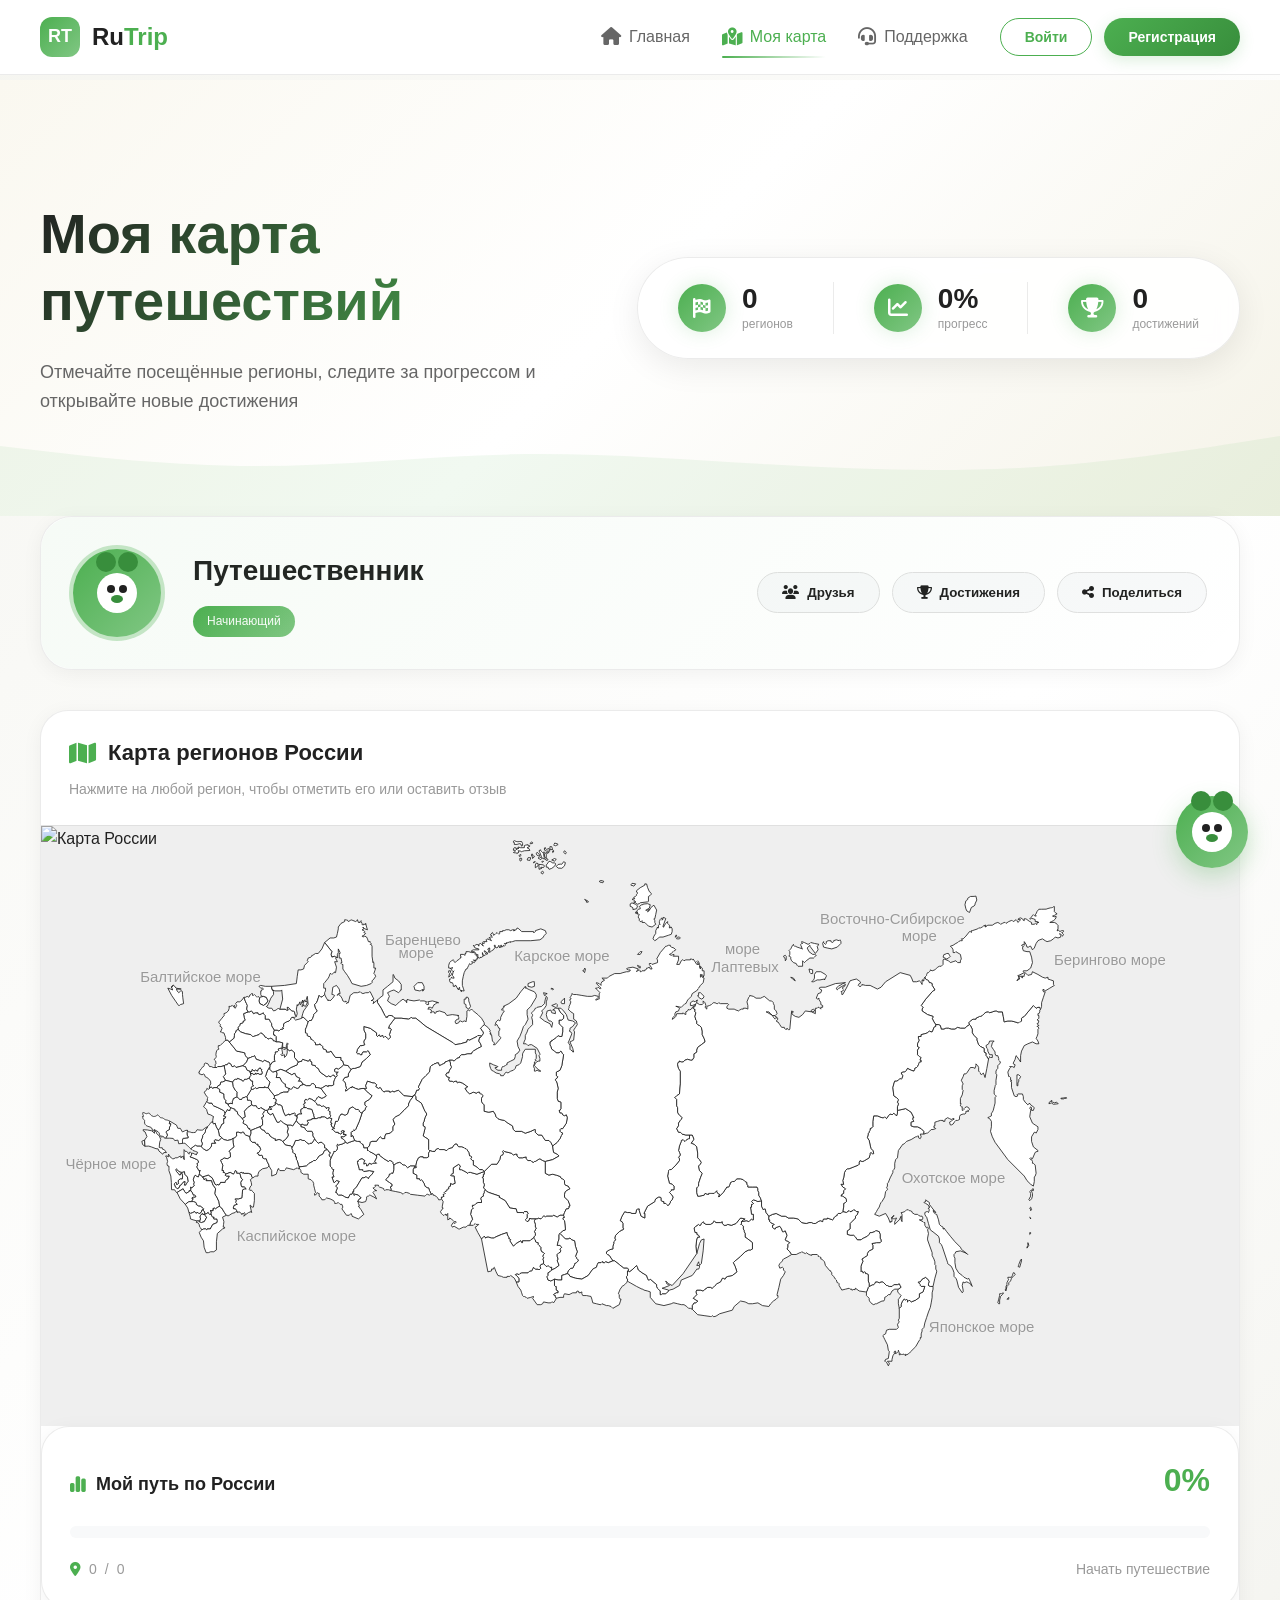
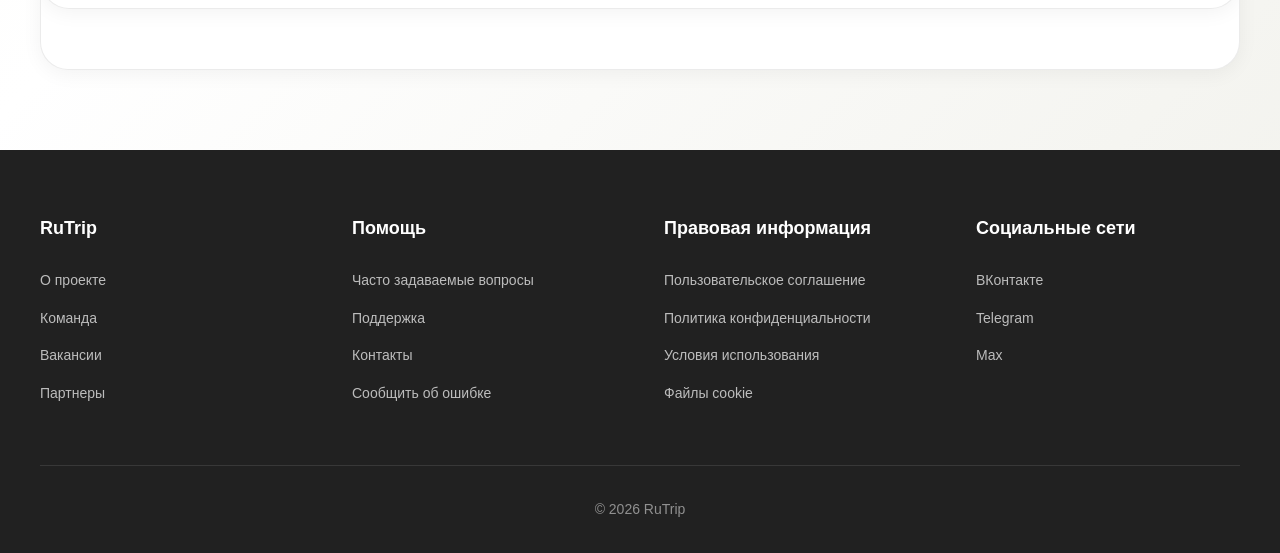
==== frontend/user-map/user-map.html @ a8651a22 "Add files via upload" ====
<!DOCTYPE html>
<html lang="ru">
<head>
    <meta charset="UTF-8">
    <meta name="viewport" content="width=device-width, initial-scale=1.0">
    <title>RuTrip - Моя карта путешествий</title>
    <link rel="stylesheet" href="https://cdnjs.cloudflare.com/ajax/libs/font-awesome/6.4.0/css/all.min.css">
    <!-- <link rel="stylesheet" href="../user-map/user-map.css"> -->
    <link rel="stylesheet" href="user-map.css">
</head>
<body>
    <!-- Анимационный фон с летающими иконками ТОЛЬКО СВЕРХУ -->
    <div class="travel-animation-top" id="travelAnimationTop"></div>
    
    <!-- Шапка -->
    <header>
        <div class="container header-content">
            <a href="../index.html" class="logo">
                <div class="logo-icon">RT</div>
                <div class="logo-text">Ru<span>Trip</span></div>
            </a>
            <button class="menu-toggle" id="menuToggle">
                <i class="fas fa-bars"></i>
            </button>
            <nav class="nav-main">
                <a href="../index.html" class="nav-link">
                    <i class="fas fa-home"></i>
                    <span>Главная</span>
                </a>
                <a href="../user-map/user-map.html" class="nav-link active">
                    <i class="fas fa-map-marked-alt"></i>
                    <span>Моя карта</span>
                </a>
                <a href="#" class="nav-link">
                    <i class="fas fa-headset"></i>
                    <span>Поддержка</span>
                </a>
                <div class="auth-buttons" id="authButtons">
                    <button class="btn btn-login">Войти</button>
                    <button class="btn btn-register">Регистрация</button>
                </div>
                <div class="profile-menu" id="profileMenu" style="display: none;">
                    <button class="profile-trigger" id="profileBtn">
                        <div class="profile-avatar" id="profileAvatar">
                            <div class="mascot-small">
                                <div class="mascot-ear left"></div>
                                <div class="mascot-ear right"></div>
                                <div class="mascot-face">
                                    <div class="mascot-eye left"></div>
                                    <div class="mascot-eye right"></div>
                                    <div class="mascot-nose"></div>
                                </div>
                            </div>
                        </div>
                        <span id="profileName">Путешественник</span>
                        <i class="fas fa-chevron-down"></i>
                    </button>
                    <div class="profile-dropdown" id="profileDropdown">
                        <a href="#" id="editProfileLink">
                            <i class="fas fa-user-edit"></i>
                            <span>Редактировать профиль</span>
                        </a>
                        <a href="#" id="settingsLink">
                            <i class="fas fa-sliders-h"></i>
                            <span>Настройки</span>
                        </a>
                        <a href="#" id="logoutLink">
                            <i class="fas fa-sign-out-alt"></i>
                            <span>Выйти</span>
                        </a>
                    </div>
                </div>
            </nav>
        </div>
    </header>

    <!-- Боковое меню -->
    <div class="sidebar" id="sidebar">
        <div class="sidebar-header">
            <h3>Меню</h3>
            <button class="sidebar-close" id="sidebarClose"><i class="fas fa-times"></i></button>
        </div>
        <ul class="sidebar-links">
            <li><a href="../index.html"><i class="fas fa-home"></i> Главная</a></li>
            <li><a href="../user-map/user-map.html"><i class="fas fa-map-marked-alt"></i> Моя карта</a></li>
            <li><a href="#" id="friendsMenuLink"><i class="fas fa-users"></i> Друзья</a></li>
            <li><a href="#" id="achievementsMenuLink"><i class="fas fa-trophy"></i> Достижения</a></li>
            <li><a href="#"><i class="fas fa-cog"></i> Настройки</a></li>
            <li><a href="#"><i class="fas fa-question-circle"></i> Помощь</a></li>
            <li><a href="#" id="logoutLinkSidebar"><i class="fas fa-sign-out-alt"></i> Выйти</a></li>
        </ul>
    </div>
    <div class="overlay" id="overlay"></div>

    <!-- Маскот -->
    <div class="mascot-container">
        <div class="mascot" id="mascot">
            <div class="mascot-ear left"></div>
            <div class="mascot-ear right"></div>
            <div class="mascot-face">
                <div class="mascot-eye left"></div>
                <div class="mascot-eye right"></div>
                <div class="mascot-nose"></div>
            </div>
        </div>
    </div>

    <!-- Главный контент -->
    <main>
        <!-- Герой-секция -->
        <div class="hero-section">
            <div class="hero-wave">
                <svg viewBox="0 0 1440 320" preserveAspectRatio="none">
                    <path fill="rgba(76, 175, 80, 0.08)" d="M0,96L48,112C96,128,192,160,288,160C384,160,480,128,576,122.7C672,117,768,139,864,154.7C960,171,1056,181,1152,165.3C1248,149,1344,107,1392,85.3L1440,64L1440,320L1392,320C1344,320,1248,320,1152,320C1056,320,960,320,864,320C768,320,672,320,576,320C480,320,384,320,288,320C192,320,96,320,48,320L0,320Z"></path>
                </svg>
            </div>
            <div class="container">
                <div class="hero-content">
                    <div class="hero-text">
                        <h1>Моя карта<br>путешествий</h1>
                        <p>Отмечайте посещённые регионы, следите за прогрессом и открывайте новые достижения</p>
                    </div>
                    <div class="stats-glass">
                        <div class="stat-item">
                            <div class="stat-icon">
                                <i class="fas fa-flag-checkered"></i>
                            </div>
                            <div class="stat-info">
                                <span class="stat-value" id="compactVisited">0</span>
                                <span class="stat-label">регионов</span>
                            </div>
                        </div>
                        <div class="stat-divider"></div>
                        <div class="stat-item">
                            <div class="stat-icon">
                                <i class="fas fa-chart-line"></i>
                            </div>
                            <div class="stat-info">
                                <span class="stat-value" id="compactPercent">0%</span>
                                <span class="stat-label">прогресс</span>
                            </div>
                        </div>
                        <div class="stat-divider"></div>
                        <div class="stat-item">
                            <div class="stat-icon">
                                <i class="fas fa-trophy"></i>
                            </div>
                            <div class="stat-info">
                                <span class="stat-value" id="compactAchievements">0</span>
                                <span class="stat-label">достижений</span>
                            </div>
                        </div>
                    </div>
                </div>
            </div>
        </div>

        <div class="container">
            <!-- Карточка пользователя -->
            <div class="profile-card">
                <div class="profile-card-bg"></div>
                <div class="profile-avatar-large">
                    <div class="avatar-pulse"></div>
                    <div class="avatar-inner">
                        <div class="mascot">
                            <div class="mascot-ear left"></div>
                            <div class="mascot-ear right"></div>
                            <div class="mascot-face">
                                <div class="mascot-eye left"></div>
                                <div class="mascot-eye right"></div>
                                <div class="mascot-nose"></div>
                            </div>
                        </div>
                    </div>
                </div>
                <div class="profile-info">
                    <h2 id="userNameDisplay">Путешественник</h2>
                    <div class="user-badges">
                        <span class="badge level-badge" id="userLevelBadge">
                            Начинающий
                        </span>
                    </div>
                </div>
                <div class="profile-actions">
                    <button class="action-btn friends-btn" id="friendsBtn">
                        <i class="fas fa-users"></i>
                        <span>Друзья</span>
                    </button>
                    <button class="action-btn achievements-btn" id="achievementsBtn">
                        <i class="fas fa-trophy"></i>
                        <span>Достижения</span>
                    </button>
                    <button class="action-btn share-btn" id="shareBtn">
                        <i class="fas fa-share-alt"></i>
                        <span>Поделиться</span>
                    </button>
                </div>
            </div>

            <!-- Панели -->
            <div class="slide-panel" id="friendsPanel">
                <div class="panel-header">
                    <div class="panel-title">
                        <i class="fas fa-users"></i>
                        <h3>Мои друзья</h3>
                    </div>
                    <button class="panel-close" onclick="closePanel('friendsPanel')">
                        <i class="fas fa-times"></i>
                    </button>
                </div>
                <div class="friends-grid" id="friendsGrid"></div>
            </div>

            <div class="slide-panel" id="achievementsPanel">
                <div class="panel-header">
                    <div class="panel-title">
                        <i class="fas fa-trophy"></i>
                        <h3>Мои достижения</h3>
                        <span class="achievements-count-badge" id="achievementsCount">0</span>
                    </div>
                    <button class="panel-close" onclick="closePanel('achievementsPanel')">
                        <i class="fas fa-times"></i>
                    </button>
                </div>
                <div class="achievements-grid" id="achievementsGrid"></div>
            </div>

            <!-- Карта с подписями морей -->
            <div class="map-card">
                <div class="map-header">
                    <div class="map-title">
                        <i class="fas fa-map"></i>
                        <h3>Карта регионов России</h3>
                    </div>
                    <p>Нажмите на любой регион, чтобы отметить его или оставить отзыв</p>
                </div>
    
                    <div class="map-container" id="user-map-container">
                        <img src="../граница.webp" class="map-bg-image" alt="Карта России">
                        <svg id="regionMap" xmlns="http://www.w3.org/2000/svg" viewBox="39 2 710 458.9" width="100%" height="100%">

                        
                        <path class="szfo avt voLEN uts0 ekran1" data-id="enabled" data-title="Ненецкий автономный округ" data-code="RU-NEN" d="M207.4,112.8058h-3.3541l-2.6833,2.6833.6708,2.6833,3.3541.6708h.6708l.6708-.6708H207.4l.6708-.6708v.6708h0l-.6708.6708h.6708l.6708-.6708v-2.6833Zm30.8582,15.4291,1.3417.6708v2.0125l2.0125,1.3417,1.3417-2.0125-.6708-2.0125-.6708-2.0125h0v-1.3417l-.6708-1.3417H239.6v1.3417h-1.3417v3.3541Zm-18.7832-.6708-2.0125-.6708-2.6833-.6708-3.3541.6708h0l.6708.6708v1.3417h-1.3417l-.6708-.6708v-.6708l.6708-.6708-2.0125-.6708h-2.6833l-.6708-.6708-4.025.6708-4.025-.6708-.6708-.6708v0h0v.6708h-.6708v2.0125h0l-.6708-1.3417-1.3417-.6708-.6708-.6708-2.6833,2.0125-2.6833,2.6833-3.3541-1.3417-2.6833-2.0125.6708-2.0125.6708-1.3417-.6708-1.3417-.6708-1.3417,2.6833-1.3417,2.0125-.6708,3.3541,2.0125.6708-.6708.6708-.6708v-.6708h.6708v-4.025l-2.0125-2.6833-2.6833-2.0125-.6708-2.0125-.6708-.6708v5.3666l-4.025,3.3541-3.3541,2.6833v4.025l-2.6833,2.0125-1.3417,1.3417v2.0125l2.6833,4.025,2.0125,4.025.6708,1.3417.6708.6708v.6708h1.3417v-.6708l1.3417-.6708h1.3417l1.3417.6708,1.3417,1.3417h4.6958l5.3666.6708,1.3417-.6708.6708-.6708.6708.6708h2.6833l3.3542,2.6833,4.025,3.3541,20.1249,12.0749.6708.6708.6708.6708,4.025-.6708,4.6958-1.3417v-.6708l.6708-1.3417.6708.6708h.6708l1.3417-.6708,1.3417-.6708,1.3417-.6708,1.3417-.6708.6708-.6708h1.3417l1.2972.5064,1.3861-1.848v-1.3417l-.6708-.6708-1.3417-2.0125.6708-.6708.6708-.6708,1.3417-1.3417v-1.3417l-2.0125-3.3541-2.6833-2.6833-3.3541-2.6833-.6708-.6708-.6708-.6708-.6708.6708-.6708.6708h0l-.6708-.6708h-.6708l-.6708.6708v4.025l-.6708,4.025h0l-.6708-.6708h-.6708l-1.3417.6708-1.3417-.6708h-.6708l-.6708,1.3417-2.0125.6708-.6708-1.3417.6708-1.3417,1.3417-.6708h.6708v-1.3417l-.6708-1.3417h.6708l-4.6958-.6708-4.025.6708-1.3417-2.0125-4.025-1.3417-2.6833.6708v.6708l-.6708.6708-.6708-1.3417H214.78l-.6708.6708h-.6708l.6708-.6708v-1.3417l-1.3417-.6708h-1.3417l.6708-.6708v-.6708h1.3417l1.3417.6708.6708-1.3417.6708-1.3417h.6708l.6708-.6708v-.6708h2.0124Z" stroke="#606778" stroke-width="0.22456220687904804"></path>
                        <path class="dfo krai voVS uts7 ekran10" data-id="enabled" data-title="Забайкальский край" data-code="RU-ZAB" d="M452.9241,273.1341l-2.0125-.6708L449.57,273.805l1.3417,1.3417-.6708.6708H449.57V277.83h-.6708v.6708l.6708,4.6958h1.3417v4.025h-.6708l-.6708-.6708-1.3417,1.3417-.6708.6708-1.3417-.6708h-.6708l-3.3541.6708v1.3417l-.6708.6708h.6708l.6708.6708.6708.6708V293.93l.671,1.3415h0v.6708h0l.6708,1.3417v2.6833l2.0125,1.3417,3.3541,2.6833v4.6959l-1.3417.6708h-1.3417l-1.3415.6707-1.3417.6708-3.3541,3.3541-4.025,3.3541-.6708.6708-.6708.6708,1.3417,2.6833,1.3417,4.025-3.3541,2.6833-3.3543.671-1.3415.6707-.671,1.3418-1.3415-.671h-.6708l-.6708,1.3417-.6708,1.3417-1.3417.6708-1.3418.671-1.3415,1.3415-1.3417,1.3417-.6708.6708-1.3417-.6708H417.37l-2.0125,1.3417-1.3417,1.3417-.6-.2-1.4122-.4709H409.32l-.6708,1.3417.6708,2.0125h0l-.4673.4673-.8743.8743-1.3417,1.3417,2.0125,1.3417,1.3415.671-1.3415,1.3415h-1.3417l-1.3417,2.0125v2.6833l1.3417,1.3417,2.6833,2.6833,4.6958.6708,4.6958.6708h.6708l.6708-.6708.6708.6708h1.3417l1.3417-.6708,2.0125-1.3417,4.6958-1.3417,4.6958-1.3417,1.3417-2.6833,4.6958-4.025,3.3541.6708,2.6833,1.3416h2.6833l4.025-.6708,3.3541,2.0125,4.6958.6708,1.3417-2.0125,2.0125-2.0125,2.0125-1.3417,1.3417-1.3417V342.9h-.6708v-.6708l1.3417-5.3666,1.3417-6.0375,2.0125-2.6833,1.3417-2.6833-.6708-.6708-.6708-.6708v-1.3417l-.6708-.6708-2.0125.6708-.6708-2.0125.6708-1.3417,2.0125-2.0125v-.6708l.6708-.6708,2.6833-1.3417,3.3541-2.0125L477.7447,310.7l-2.0125-2.0125h0l.6708-1.3417v-2.0125l.6708-.6708.6708-.6708-2.0125-1.3417h-.6708l-.6708-.6708,1.3417-3.3542-1.3417-3.3541-1.3417.6708h-.6708l-.6706-2.0123-1.3419-2.0126-2.0125.6708-1.3417.6708v.6708h-.6708l-1.3417-1.3417v-1.3417h.6708l.6708-.6708-1.3417-.6708-1.3417-.6708-.6708-.6708v-1.3417h-.6708v-2.6833l-2.0125-2.6833-.6708-2.6833h-.6708l-.6708.6708h0l-1.3417-2.6833v-4.025l-2.6833.6708-1.3417-.6708Z" stroke="#606778" stroke-width="0.22456220687904804"></path>
                        <path class="pfo resp voCNT uts3 ekran8" data-id="enabled" data-title="Республика Башкортостан" data-code="RU-BA" d="M162.4549,230.8719l-.6708-.6708V229.53h-2.0125l-2.0125-.6708-2.0125.6708-2.0125.6708-1.3417.6708-1.3416-.6708-2.6833,1.3417-2.6833.6708-.6708-.6708v.6708l-.6708.6708h0l.6708.6708v1.3417l-.6708,1.3417-.6708.6708H142.33v.6708l-.6708,1.3417-1.3417,2.6833h0l-.6708,2.0125v4.025l.6708.6708.6708.6708h0v.6708l.6708.6708h.6708l-.6708,2.0125V253.68l.6708,1.3417v.6708h-1.3417l.6708,2.0125.6708,2.0125h.6708l1.3417-1.3417,2.0125.6708-1.3417,2.0125-1.3417,1.3417.6708.6708.6708.6708-1.3417,3.3541h.6708l.6708,1.3417.6708.6708h2.6833l1.3417.6708.6708.6708,2.6833.6708,1.3417-2.6833h1.3417l.6708-1.3417v-.6708h.6708v-1.3417l1.3417-1.3417.6708-.6708,2.0125-3.3541,2.0125-3.3541h1.3417l1.3417-.6708h.6708l.6708.6708.6708.6708.6708-1.3417,2.0125-2.0125,1.3417-2.0125-3.3541-.6708-4.025.6708-.6708-.6708v-.6708h-2.6833v-.6708l-1.3417-4.6958v-.6708h.6708v-.6708l.6708-.6708,2.0125-.6708,2.0125,1.3417-.6708,1.3417v1.3417l1.3417-.6708.6708.6708v1.3417h.6708l.6708-.6708.6708-1.3417,1.3417.6708h.6708l.6708-.6708h2.6833l-.6708-.6708-.6708-.6708,1.3417-2.6833v-2.0125h-.6708l-2.0125-1.3417-2.6833-1.3417-.6708-.6708h-.6708V234.226h-2.6833v-.6708l-.6708-2.0125h-.6708l-.6708-.6708Z" stroke="#606778" stroke-width="0.22456220687904804"></path>
                        <path class="cfo obl voMSK uts0 ekran5" data-id="enabled" data-title="Белгородская область" data-code="RU-BEL" d="M61.2266,210.747l1.0733-.6708.1342-1.3417-.6037-1.3417-.6037-.6708-4.025-2.0125-3.1529-1.3417-.7379-.6709-.6037-1.3416h-2.415l-1.2746-1.3417-2.415,4.025.8721.6708,1.3417,1.3417.3354,1.3417.47,1.3417.0671.6708,2.2137.6708,2.1467,1.3417H53.78l-.47,2.6833v2.0125l.8721.6708.8721-.6708.805,2.6833,1.61,2.6833.47-.6708.6037-.6708.6708-1.3417,1.0062-2.0125h.6708l.6708-.6708-.1342-1.3417v-2.0125h.9392l.6708-1.3417h-.9392l-.8721-.6708Z" stroke="#606778" fill="#337AB7" stroke-width="0.22456220687904804"></path>
                        <path class="szfo obl voLEN uts0 ekran1" data-id="enabled" data-title="Мурманская область" data-code="RU-MUR" d="M159.7715,66.5186v.3354L158.43,67.86l-2.0125-.805-1.3417-.47-.6708.5367-1.3417.7379-.6708-1.0733-.6708-.0671-1.3417-.2012V67.86l-2.6833,1.3417-2.0125,2.6833v1.3417l-.6708,3.3542-.6708,2.6833-2.0125.6708h-2.6833l-4.025,3.3541,2.6833,3.3541,2.6833,3.3542-.6708,2.0124.6708,2.0125,2.0125-.6708.6708.6708h.6708l.6708.6708V92.01l.6708-1.3417V87.9851l1.3417,2.6833v.6708h-.6708v3.3541h1.3417l.6708,3.3541h-.6708v.6708l.6708.6708h.6708v3.3541l1.3417,2.0125,2.0125,2.6833,2.0125,3.3541,1.3417,2.6833,6.7083,2.0125,4.025-.6708,3.3542-1.3417.6708-.6708v-1.3417l1.3417-1.3417,1.3417-2.0125h0l-.6708-1.3417h0l-.6708-.6708.6708-2.0125.6708-2.0125h-1.3417v-4.025h0l-.6708-.6708v.6708h0l-.6708-4.6958V85.9727h0l-.6708-1.3417h-.6708l.6708-.6708-.6708-.6708v-.6708h-1.3417l-.6708-2.0125-.6708-1.3417-1.3417-.6708-1.3417.6708-.6708-.6708h0l1.3417-.6708,1.3417-1.3417-1.3417-.6708h0l.6708-.6708-.6708-.6708-1.3417-.6708h.6708l.6708-.6708-.6708-.6708v-.6708l1.3417,1.3417,2.0125.6708-.6708-2.0125-.6708-2.6833v.6708h-2.0125v.6708l-.6708-.6708h0v-.6708l-.6708-1.3417v-.6708l-.6708.6708v.6708h-1.3417l-.6708-1.9454v-.0671Z" stroke="#606778" stroke-width="0.22456220687904804"></path>
                        <path class="dfo avtob voVS uts8 ekran11" data-id="enabled" data-title="Еврейская автономная область" data-code="RU-YEV" d="M552.8777,336.1921h-2.0125l-1.3416-.6711-.6709,0-2.0125-2.0125-.6708-.6708h-1.3417l-1.3417.6708-1.3417-.6708h-1.3417l-.6708,1.3417-.6708.6708H538.79l-2.6833,1.3417-.6708.6708-.6708,2.0125-.6708,1.3417V342.9l.6708.6708,1.3417,1.3417v1.3417l.6708,1.3417.6708.6708.6708.6708h0l1.3417.6708,1.3417-.6708h.6708l4.025-2.0125H546.84l.6708-1.3417V344.242l1.3417-.6708,1.3417-1.3417h1.3417l1.3417-2.6833,2.0125-1.3417h2.6833l2.0125-1.3417-.6708-1.3417h0l-.6708-1.3417-1.3417.6708h-2.6833l-1.3417,1.3417h0Z" stroke="#606778" stroke-width="0.22456220687904804"></path>
                        <path class="szfo resp voLEN uts0 ekran1" data-id="enabled" data-title="Республика Коми" data-code="RU-KO" d="M210.0838,145.0057l-4.025-3.3541-3.3542-2.6833h-2.6833l-.6708-.6708-.6708.6708-1.3417.6708-5.3666-.6708h-4.6958l-2.0125,2.6833-2.0125,2.6833-.6708,2.0125h1.3417l.6708.6708-.6708,2.0125-.6708,2.0125.6708,1.3417v.6708l-.6708.6708-.6708.6708-.6708-.6708-1.3417-1.3417h-.6708l-.6708.6708-.6708-.6708v-.6708h-.6708l-1.3417.6708-.6708-1.3416-1.3417,1.3416-.6708-.6708v-2.0125l-4.6958-3.3541-4.6958-1.3417v2.6833l1.3417,2.6833v3.3542l-1.3417,2.0125v1.3417l.6708,1.3417-2.0125.6708h-1.3417l-2.0125,2.6833-.6708,2.6833.6708.6708h1.3416l.6708.6708h1.3417v-.6708l.6708-1.3417H166.48l.6708-.6708h.6708l.6708,1.3417.6708,1.3417-2.6833,2.6833-3.3541,2.6833-.6708,2.0125-.6708,1.3417-4.025,1.3417h-1.3417l-1.3417.6708-2.0125,3.3541v2.0125l-2.6833.6708-1.3417,2.0125,1.3417,1.3417.6708,1.3417h0V188.61l.6708,2.0125-.6708.6708v1.3417l2.0125-1.3417,1.3417-1.3417h1.3417V189.28l2.6833,1.3417,2.0125.6708,2.6833-.6708h2.0125v.6708l1.3417-.6708-.6708-2.0125,1.3417-3.3541,4.025,1.3417h1.3417l1.3417,1.3417-.6708,1.3417h0l2.0125,1.3417,1.3417-.6708,1.3417,2.0125,1.3416,1.3417,1.3417-.6709h2.6833v.6708h1.3416l.6709-.6709h.6708l.6708.6708h0l1.3417-.6708,2.0125-.6708,4.025,4.025,6.7083.6708v-.6708l1.3417-.6708.6708-1.3417.6708-2.0125h1.3417l.6708-1.3417-.6708-.6708V189.28l1.3417-2.6833,1.3417-2.6833,2.6833-2.6833,2.6833-2.6833.6708-4.025.6708-.6708,1.3417-.6708h0l.6708-.6708h.6708l1.3417-.6708h1.3417v.6708l.6708,1.3417,1.3417-.6708,1.3417-.6708,1.3417-.6708h0v-.6708l2.0125-.6708,1.3417-.6708h2.0125l1.3417.6708h0l2.0125-2.0125,2.0125-.6708v-.6708l1.3417-1.3417h2.0125l2.6833-.6708h2.6833l.6711-1.3417.6706-.6708,3.1172-1.87,2.92-1.4839-.6708-2.0125-1.3417-2.0125.6708-2.6833h.6708l.6265-.8352-1.2973-.5064H248.321l-.6708.6708-1.3417.6708-1.3417.6708-1.3417.6708-1.3417.6708h-.6708l-.6708-.6708-.6708,1.3417v.6708l-4.6958,1.3417-4.025.6708-.6708-.6708-.6708-.6708-20.1249-12.0749Z" stroke="#606778" stroke-width="0.22456220687904804"></path>
                        <path class="skfo resp voUG uts0 ekran7" data-id="enabled" data-title="Республика Ингушетия" data-code="RU-IN" d="M47.4746,283.8674l-.5367-.6708h-.8721l-.2012-.6708h-.3354l-1.0733,1.3417-.7379,1.3417.6708.6708-.5367,2.0125-.7379.6708,1.8783.6708,2.1467-.6708h0l.2683-.6708h.1342l1.4087-2.6833-1.4758-1.3417Z" stroke="#606778" stroke-width="0.22456220687904804"></path>
                        <path class="pfo krai voCNT uts3 ekran8" data-id="enabled" data-title="Пермский край" data-code="RU-PER" d="M179.2256,193.3054l-1.3417-1.3417-1.3416-2.0126-1.3417.6709-1.2144-.81-.7981-.5319.6708-1.3417-1.3417-1.3417h-1.3417l-4.025-1.3417L165.809,188.61l.6708,2.0125-1.3417.6708,2.6833,2.6832,2.6833,2.0126-2.0125,2.6832-3.3541,2.0126v2.0125l1.3417,1.3417-.6708.6708-.6708,2.0125-1.3417.6708-.6708,1.3417-2.0125,6.0375-2.6833,6.0375-.6708.6708-.6708-.6708v.6708l-.6708.6708h-.6708l-.6708.6708v3.3541l.6708-.6708h.6708l.6708,2.0125.6708,1.3417,2.0125.6708h2.0125v.6708l.6708.6708.6708.6708h.6708l.6708,2.0125v.6708h2.6833l1.3417-1.3417.6708-2.0125h0v-.6708l1.3417-.6708h3.3541l1.3417-2.0125,1.3417-1.3417,1.3417,1.3417h2.0125V226.176l.6708-2.0125,3.3541-.6708,2.0125-2.0125h0v-2.6833l1.3417-2.0125-1.3417-3.3542,2.0125-2.0125,1.3417-.6708,1.3417-.6708,3.3541-3.3541,3.3541-3.3541v-1.3417l1.3417-2.6833,2.0125-2.6833-6.7084-.6708-4.0249-4.025-2.0126.6709-1.3417.6708h0l-.6707-.6709h-.6709l-.6708.6708h-1.3417v-.6708h-2.6833l-1.3417.6708Z" stroke="#606778" stroke-width="0.22456220687904804"></path>
                        <path class="cfo obl voMSK uts0 ekran3" data-id="enabled" data-title="Рязанская область" data-code="RU-RYA" d="M92.6886,189.9513l-1.3417-.6708v.6708l-3.9882-.04-1.3785.7108h-.6567l-.6849-.6708-.6708.6708-1.3417.6708H81.687L78.4,196.66l.47,1.3417v1.3417h1.4758l1.5429.6708-.2013,1.3417.2683,1.3417,1.3417.6708h2.0125l.6708,1.3417.6708.6708h1.3417l.6708-.6708,3.3541,2.0125h1.3417l.5378-.2688.8039-.402h0V205.38l.6708.6708h1.3417l-.6708-1.3417-1.3229-.37,1.3229-.3h1.3417l.6708-.6708,1.3417-.6708v-2.0125l.6708-.6709V198.672l-1.3417-.6708h-.6708l.6708-.6708v-1.3417l-2.6833-3.3541L94.03,189.9513H92.6886Z" stroke="#606778" stroke-width="0.22456220687904804"></path>
                        <path class="cfo obl voMSK uts0 ekran3" data-id="enabled" data-title="Смоленская область" data-code="RU-SMO" d="M76.9912,164.46l-2.5492-.6708-3.5554-.6708L68.27,159.7639,65.4529,156.41l-.9392-1.3417H63.105l-.8721.6708-1.4758,1.3417-2.0125,2.0125H57.47l-.0671,1.3417.1342.6708h.2012l.0671.6708h-.6037l-.6708.6708-.6037,1.3417-.2683,2.0125.2683,1.3417-.0671.6708-.6708.6708-.805.6708.4025.6708.7379.6708.2012,2.0125-.6708.6708.1342,1.3417-.2683.6708h1.4758l.6708-.6708h2.3479l2.3479-.6708,1.14-.6708h1.0733l.47-.6708.6037-.6708,1.4087.6708,1.0062,2.0125h1.14l.6038-.6708.6037.6708.6708.6708,5.1654-1.3417,2.593-2.7038,1.0966-2.6628-.8721-.6708-1.0062-1.3417-.2683-.6708Z" stroke="#606778" stroke-width="0.22456220687904804"></path>
                        <path class="dfo resp voVS uts6 ekran10" data-id="enabled" data-title="Республика Бурятия" data-code="RU-BU" d="M430.7867,291.2465h-1.3417l-1.3417-1.3417v-1.3417l-1.3417.6706-1.3417,0h-2.0125l-.6708-.6708-.6708-.6708-.6708,1.3417-2.0125,1.3417h-3.3541l-.6708-.6708h-.6708v-.6708l-.6708-.671-1.3417,1.3419-.6708,1.3417h-.6708l-.6708-.6708-2.0125,1.3414-1.3417,1.3419.6708,3.3541H409.32v1.3417l1.3417.6708.6708,1.3417h-1.3417l-.6708,1.3414-.6708,5.3668.6708,5.3666,2.0125-7.3791,1.3417-2.6833,2.0125-.6708-.6708,8.7208-1.3417,9.3916-.6708.6708-.2121.3261-.4587-.3261-.3678-.6708-.303-1.3417-.6708,1.3417-.6708,1.3417h2.0125v1.3417l-.6708,1.3417H409.32l-1.3417,2.0125-2.0125,2.6833-8.05,3.3541-.6708,2.0125-.6708,2.0125-4.6958,2.6833-2.6833.6708-.6708.6708-2.0125,2.0125h-2.6833l-.6708.6708h-.6708v-2.6833l-.6484-.6486-1.364-1.3639-.6709-1.3418V334.85l-4.6958-4.025-.6708.6708h-.6708l-.6708-1.3417-.6708-2.0125-3.3541-2.0125-2.6833-2.0125-.6708-2.0125-.6709-1.3418-2.6833,2.6835-2.6833,2.0125-.6708-.6708h-.6708v3.3541l-.6708.6708v1.3417l.6708.6708v1.3417l.6708.6708,1.3417.6708,4.6958,2.6833,4.025,2.0125h.6708l.6708.6708,2.6833.6708,2.0125.6708v4.025l4.025,4.6958,6.0374,1.3417,5.3666-1.3417,1.3417-.6708h.6708l2.6833.6708,2.6833.6708h2.0125l2.0125,1.3417,1.3417,1.3417h1.3417l1.3417.6708v-2.6833l1.3417-2.0125h1.3417l1.3417-1.3417-1.3417-.6708-2.0124-1.3418,1.3415-1.3415L409.32,342.23h0l-.6708-2.0125.6708-1.3417h2.6833l2.0125.6708h0l1.3417-1.3417,2.0125-1.3417h2.0125l1.3417.6708.6708-.6708,1.3417-1.3417,1.3417-1.3417,1.3417-.6708,1.3417-.6708.5641-1.1282.7775-1.5552h.6708l1.3417.6708.6708-1.3417,1.3417-.6708,3.3541-.6708,3.3541-2.6833-1.3417-4.025-1.3417-2.6833,1.3417-1.3417,4.025-3.3541,3.3541-3.3541,1.3417-.6708,1.3417-.6708h1.3417l1.3417-.6708v-4.6958l-3.3541-2.6833-2.0125-1.3417v-2.6833h0l-.6708-1.3417h0v-.6708h0l-.6708-1.3417v-.6708h0v-1.3417l-.6708-.6708-.6708-.6708H441.52l.671-.671v-1.3415l1.3417-1.3417h.6708l.6708-.6708L441.52,285.88l-3.3541,4.025-3.3541,1.3417-2.6833-.6708-1.3417.6708Z" stroke="#606778" stroke-width="0.22456220687904804"></path>
                        <path class="sbfo obl voCNT uts6 ekran10" data-id="enabled" data-title="Иркутская область" data-code="RU-IRK" d="M405.966,224.8344h-2.0125v2.6833h-.6708l-1.3417.6708-.6708.6708-.6708.6708h0l-1.3416-1.3418-.6149.3074-.7269.3635v.6708h0l-1.3417,3.3541-.6708,3.3541.6708,1.3417.6708,2.0125-.6708.6708-.6708,1.3417.6708.6708v1.3417l-2.6833,3.3541-3.2253,3.2253-1.47.1288-.6708.6708v.6708h0l-.6708,3.3541,1.3417,5.3666,2.0125.6708,1.3417,1.3417v2.6833H390.537v.6708l-.6708.6708-.6708.6708,1.3417,1.3417,1.3417,2.0125-.6708,2.0125-1.3417,1.3417v.6708l-1.3417,2.0125h-.6708l-.6708-.6708-.6708-.6708H385.17v-1.3417H384.5l-1.3417-.6708v-2.0125l-.6708-.6708h-1.3416l-2.0126,1.3418-.6708,1.3417v.6708l-5.3666,3.3541-2.6833,5.3666h.6709V285.88L368.4,284.5381l-1.3417-4.025v-1.3417h-1.3417l-.6708.6708-.6708,2.6833h-2.6833l-1.3417-.6708h-2.0125l-2.0125-.6708-2.0125,3.3542-1.3417,3.3541,1.3417.6707.6707,1.3418v3.3541l.6708.6708-.6708.6708h-.6708L352.3,295.9422l-2.6833,2.6833-.6708,2.0125.6708,1.3417-.6708.6708-.6708.6708v1.3417l-.6708,2.0125v2.0125h-.6708l-2.0125.6708L342.9082,310.7v1.3417l.6708.6708,1.3417.6708,1.3417,2.0125,1.3417,2.0125h1.3417L352.3,320.092l3.3541,2.6833h2.6833l.6708.6708v1.3417l.6708.6708,2.6833-2.0125,2.6833-2.6833.6708,1.3417.6708,2.0125,2.6833,2.0125,3.3541,2.0125.6708,2.0125.6708,1.3417h.6708l.6708-.6708,4.6958,4.025v1.3417l.6708,1.3417.6708.6708,1.3417,1.3417V342.23l.6708,0,.6708-.6708h2.6833l2.0125-2.0125v-.6708l-4.6958-1.3417,2.0125-.6708,3.3541-1.3417-.6708-.6708-1.3417-.6708v-.6708l-.6708-.6708v-.6708l2.0125,2.0125,2.6833,1.3417,8.05-8.7208L409.32,312.042l-.6708-5.3666.6708-5.3666.6708-1.3417h1.3417l-.6708-1.3417-1.3417-.6708v-1.3414l-1.3417,0-.6708-3.3541,1.3417-1.3417,2.0125-1.3417.6708.6708h.6708l.6708-1.3417,1.3417-1.3417.6708.6708v.6708h.6708l.6708.6708h3.3541l2.0125-1.3417.6708-1.3417.6708.6708.6708.6708h3.3541l1.3417-.6708v1.3417l1.3417,1.3417h1.3417l1.3417-.6708,2.6833.6708,3.3541-1.3417,3.3541-4.025,3.3541.6711-.6708.6708h-.6708l-1.3417,1.3417,3.3543-.671.6707,0,1.3417.6708.6708-.6708,1.3417-1.3417.6708.6708h.6708v-4.025H449.57l-.6708-4.6958V277.83h.6708v-2.0125h.6708l.6708-.6708-1.3417-1.3417,1.3417-1.3417,2.0125.6708,1.3417.6708,2.6833-.6708-.6708-1.3417v-.6708l-.6708-.6708-.6708-1.3417v-2.0125l-.6708-1.3417v-1.3417l-.6708-1.3417h-6.7083V261.73l-.6708-.6708v-1.3417l-1.3417-.6708-1.3417-1.3417-2.0125-.6708h-2.6833l-2.0122,2.0127-1.3419,0-1.3417.6708L433.47,261.73l-.6708,1.3417h-1.3417l-2.6833,4.025-3.3541,3.3542.6708-2.0125-1.3417-.6708-.6708-1.3417v-.6708l-1.2084,1.2089-.8038.8038-1.3419,0H418.041v.6708H417.37l-2.0125-.6708-.6708,1.3417-3.3541.6708h-1.3417l-.6708-2.6833v-3.3541l.6708-.6708.6708-.6708v-2.0125l1.3417-4.025,1.3417-3.3541-2.0125-2.0125-.6708-3.3541,1.3417-1.3417.6708-1.3417-1.3417-2.0125-1.3417-1.3417v-3.3541l-.6708-4.6958-2.0125-2.0125-2.0122-.6707,1.3414-2.0126.6708-.6708-.6708-2.0125-.6708-1.3417Z" stroke="#606778" stroke-width="0.22456220687904804"></path>
                        <path class="cfo obl voMSK uts0 ekran5" data-id="enabled" data-title="Липецкая область" data-code="RU-LIP" d="M78.4,196.66H77.3266l-.8721.6708H75.3812l-.5367.6708-.2683.6708H73.3016l-.8721-.6708-1.14-1.3417-2.8175,1.3417-.4025,1.3417-.3354.6708.0671.6708L67.6,202.0262l-.805-.6708-2.2137.6708.4025,1.3417,1.2746,1.3417,1.8783.6708,1.61.6708v.6708h-.0671l.6037.6708h.805l.6037,1.3417-.2012.6708,1.6771,1.3417,1.8112,2.0125,1.2746-.6708,1.0733-.6708-.6708-4.025,2.3479-2.6833,2.9516-2.0125-.2683-1.3417.2013-1.3417-1.5429-.6708H78.8694v-1.3417L78.4,196.66Z" stroke="#606778" stroke-width="0.22456220687904804"></path>
                        <path class="skfo krai voUG uts0 ekran7" data-id="enabled" data-title="Ставропольский край" data-code="RU-STA" d="M48.4809,258.3759l.4025-.6708-.2012-.6708H47.81l-.805.6708-.1342-.6708.0671-.6708h-.6708l-.47-.6708-1.14-1.3417-1.3417-.6708-.3354,1.3417-.3354.6708-1.2075-.6708-1.0062-.6708-.8721,1.3417-.5367,2.0125.6037,2.0125-.4025,1.3417.5367.6708-1.0062,1.3417-1.0733.6708-.2683-.6708h-.3354l.0671,2.6833,1.0733,1.3417.8721,2.0125h.9392l.8721.6708-.2683.6708H39.0893l-1.14.6708.2683.6708h.7379l-.5367.6708-.805,1.3417h1.5429l1.7442.6708.3354.6708-.1342.6708,1.8783,1.3417h1.4758l1.2746,1.3417.7379.6708h.3354l-.5367.6708h-.6708l1.6771,1.3417.2683,2.0125,1.4758-.6708,1.0062-.6708.2683.6708.5367.6708h1.2075l.3354-2.0125-1.0062-.6708h2.2808l.1342-1.3417H53.378l1.0062-.6708.9392.6708,1.8783-1.3417,1.2075-.6708-.5367-3.3541L56.33,270.4508l-.9392-1.3417-.4025-1.3417.47-3.3541-.805-1.3417L53.6463,261.73l-.5367-1.3417-.6038-2.0126Z" stroke="#606778" stroke-width="0.22456220687904804"></path>
                        <path class="szfo obl voLEN uts0 ekran2" data-id="enabled" data-title="Новгородская область" data-code="RU-NGR" d="M86.6511,135.614v-.6708H84.6386l-1.3417.6708-.6708-1.3417-.9392-.6708-1.2746.6708H79.3391l-3.3541,1.3417.47,2.6833.6708,2.0125-.6038.6708h-.805l-.0671.6708-.1342.6708-2.0125.6708-.3354,1.3417L71.96,145.6765l.1342,1.3417.8721,1.3417.9392.6708,3.7567,1.3417,3.69.6708,1.2746,1.3417h.6708l2.0125-.6708,2.0125-.6708.6708-.6708.6708-.6708,2.0125,1.3417,1.3417,2.0125h.6708l.6708.6708,1.3417.6708.6708-.6708h.6708l1.3417.6708.6708,1.3417h.6708l1.3417.6708v-4.025l-.6708-.6708H98.726v-.6708h-.6708v-1.3417l.6708-2.0125-1.3417-2.0125-.6708-1.3417v-2.0125l-1.3417-1.3417V140.31l-.6708-.6708H92.0177v-2.6833l-.6708-.6708-.6708-.6708h0v-.6708l-1.3417.6708-1.3417.6708-1.3417-.6708Z" stroke="#606778" stroke-width="0.22456220687904804"></path>
                        <path class="sbfo obl voCNT uts5 ekran9" data-id="enabled" data-title="Томская область" data-code="RU-TOM" d="M287.2292,243.6176h-2.0125l-1.3417-1.3417v-1.3416l-2.6833.6708h-2.6833l-1.3417-1.3417v-1.3417h-1.3417l-1.3417.6708-.6708-.6708-.6708-.6708-2.6833-.6708-2.6833-.6708-.6708-.6708h0l-.6709.6708.6709,1.3417-.6708,1.3417h-.6708l-.6708.6708-.6708,2.6833-2.0125,3.3541h-4.025L255.7,248.9843l-2.6833,2.6833V253.68h-.6708v2.0125h-.6708v.6708l.6708.6708v2.6833l.6708,1.3417v1.3417l-.6708.6708.6708,1.3417.6708.6708,1.3417,1.3417,1.3417.6708,8.0325,2.7231-.6267.6939,4.6691,2.62,3.3541,5.3666,4.6958.6708.6708,2.6833h4.025l.6708.6708v-.6708l.6708-.6708h2.0125l.6708,1.3417-.6708.6708V285.88l-.6708.6708-.6708.6708.34.34,1.0017,1.0015,1.3417-.6708.6708-2.0125.6708.6708h4.6958l1.3417-.6708.6708.6708h.6708l.6708-.6708,1.3417-1.3417h.6708l.6708.6708.6708-.6708h4.6958l.6708-.6708,1.3417.6708,1.3417.6708,2.0125-1.3417h2.6833l.6708-2.0125,1.3417-2.6833h1.3417l.6708-.6708V277.159h.6708v-.6708l-1.3417-3.3541-2.6833-2.6833v-2.0125l.6708-2.0125,2.0125-1.3417,1.3417-.6708-1.3417-2.0125-2.0125-.6708-.6708-1.3417v-2.0125l-1.3417-1.3417h-.6708l-.6708-.6708v-.6708l-1.3417-.6708-2.0122-.6709-2.6836-.6707-2.7715.6267-2.5951-1.2975v-8.7208l-2.0125-.6708-2.0125-1.3417-1.3417.6708-2.0125,1.3417h-.6708l-.6708.6708-1.3417-.6708Z" stroke="#606778" stroke-width="0.22456220687904804"></path>
                        <path class="urfo avt voCNT uts3 ekran9" data-id="enabled" data-title="Ханты-Мансийский автономный округ - Югра" data-code="RU-KHM" d="M261.0669,209.4051l-1.3417-2.0125-3.3543.6711-3.3541-.6708V202.697l-1.3416-1.3419-.6709-1.3414v-2.0125l.6709-1.3419.6707-.6706-1.3417-1.3417h-.6708l-.6708-.6708v-.6708h-1.3417l-.6708.6708h-.6708l-2.0124-.6711-1.3418.6711-1.3417.6708h0l-2.0125-2.0125-1.3417-2.0125,1.3417-.6708.6708-.6708L239.6,188.61l-.6708-.6708-2.0125-1.3417-2.0125-.6708h-.6708l-.6708.6708-.6708-.6708v-.6708H231.55l-1.3417.6708-.6708-.6708h-2.0125l-.6708-1.3417.6708-1.3417-2.0125-.6708-.6708-1.3417.6708-1.3417h1.3417l.6708-2.0125,1.3417-2.0125v-.6708l-.6707-1.3419v-1.3415l-.6708-2.0125-1.3417.6708-2.0125.6708v.6708h0l-1.3417.6708-1.3417.6708-1.3417.6708-.6708-1.3417v-.6708h-1.3417l-1.3417.6708h-.6708l-.6708.6708h0l-1.3417.6708-.6708.6708-.6708,4.025-2.6833,2.6833-2.6833,2.6833-1.3417,2.6833-1.3418,2.6832v.6708l.671.671-.6708,1.3417h-1.3417l-.6708,2.0125-.6708,1.3417v.6708l.6708.6708v2.0125l2.0125,1.3417,2.0125,1.3417,2.0125,4.6958.6708,1.3417,1.3417,2.0125-1.3417,2.6833-.6708,2.6833-.6708,1.3417v2.0125h0l1.3417.6708v1.3417l-.6708,2.6833-.6708,2.6833,2.0125,1.3417,2.0125,1.3417v7.3791l.6708.6708,2.0125.6708h2.0125l.6708-1.3417,1.3417-.6708h.6708l.6707.6708h3.3543l1.3417.6708h.6708l.6708-.6708.6708-.6708,2.6833-.6708,1.3417-2.0125.6708-.6708h1.3417l.6708,1.3417.6708.6708h2.0125l2.0125.6708.6708.6708H239.6l.6709.6708,1.3417,2.0125.6708,2.6833h.6708l.6708.6708v.6708l-.6708.6708,1.3417,1.3417h.6708v3.3542l1.3417.6708,2.0125,1.3416.6708.6708.6708.6708h2.0125l1.3417,1.3417,2.6833-2.6833,2.6833-2.6833h4.025l2.0125-3.3541.6708-2.6833.6708-.6708h.6708l.6708-1.3417-.6708-1.3417.6708-.6708.6708.6708,2.6833.6708,2.6833.6708.6708.6708.6708.6708,1.3417-.6708h1.3417v1.3417l1.3417,1.3417h2.6833l2.6833-.6708v1.3417l1.3417,1.3417h2.0124l.6708.6708,1.3417.6708.6708-.6708h.6708l2.0125-1.3417,1.3417-.6708,2.0125,1.3417,2.0128.6707,5.3663-1.3415,4.6961-2.6834-1.342-1.3415L304,237.58l-.6708-4.6958-1.342-2.6832-1.3417-1.3417h-2.6833l-1.3417-2.0125-1.3417-2.0125h-2.6833l-2.0125-2.0125v-2.0127h-.6708l-2.6833,1.3417-4.025,1.3419-1.3417-.6708-1.3417-.6708h-4.6958l-1.3417-1.3417-.6708-2.6833-3.3541-2.0125-2.6833-2.0125-3.3541-.6708-1.3417-.6708-1.3417-1.3417Z" stroke="#606778" stroke-width="0.22456220687904804"></path>
                        <path class="cfo obl voMSK uts0 ekran3" data-id="enabled" data-title="Костромская область" data-code="RU-KOS" d="M126.23,171.168l-.6708-.6708h-.6708v-1.3417l-.6708.6708-.6708.6708-2.0125-.6708-2.0125-.6708-.6708.6708v.6708l-2.6833.6708-.6708,1.3417v.6708l-4.6958,2.0125-4.025,2.6833,4.6958,2.6833,1.3417-.6708.6708-.6708.6708,1.3417.6708,1.3417,1.3417.6708,1.3417.6708-.6708,1.3417-.6708.6708H118.18l1.3417,2.0125,2.6833,1.3417h2.6833l1.3417-1.3417.6708-.6708,2.0125,2.0125v1.3417h1.3417l2.6833.6708,1.3417-.6708,2.0125-1.3417h.6708l1.3417.6708V188.61h2.6833l1.3417-.6708v-2.0125l.6708-2.0125.6708-1.3417-.6708-1.3417-1.3417-.6708-.6708.6708-.6708.6708h-.6708l-1.3417-.6708-.6708.6708h-.6708l-4.6958-3.3541-.6708-1.3417-.6708-1.3417-1.3417-.6708-.6708-.6708h0v-.6708l-2.6833-.6708v-2.0125Z" stroke="#606778" stroke-width="0.22456220687904804"></path>
                        <path class="cfo obl voMSK uts0 ekran5" data-id="enabled" data-title="Воронежская область" data-code="RU-VOR" d="M69.7462,206.722v-.6708l-1.61-.6708-1.8783-.6708h0l.1342.6708-.4025.6708v.6708H64.9833l-.8721-.6708-.7379,1.3417-.9392,1.3417L62.3,210.0761l-1.0733.6708.8721.6708h.9392l-.6708,1.3417h-.9392v2.0125l.1342,1.3417-.6708.6708H60.22l-1.0062,2.0125-.6708,1.3417-.6037.6708-.47.6708.7379,4.025,1.2075.6708.5367.6708,1.5429,1.3417,2.75.6708,2.8846-.6708.47-.6708h.5367l1.4758-.6708,1.4088-1.3417-.2013-1.3417.0671-1.3417h1.6771l1.61.6708,1.0063-.6708h.8721l.6038,1.3417.7379.6708,1.7442.6708,1.4758.6708.9392-2.6833-.1342-2.0125-.8721-.6708.1342-.6708H79.6745l-.6708-1.3417-.7379-1.3417-1.4087-.6708-1.2075-.6708.2013-.6708.3354-1.3417-.6708-.6708-.5367-.6708-1.8112-2.0125L71.49,209.4053l.2012-.6708-.6037-1.3417h-.805l-.6037-.6708h.067Z" stroke="#606778" stroke-width="0.22456220687904804"></path>
                        <path class="ufo resp voUG uts0 ekran7" data-id="enabled" data-title="Республика Адыгея" data-code="RU-AD" d="M32.8506,253.68l-.3354-2.0125-1.8112.6708-2.2808-.6708L27.35,250.3259l-.6708-.6708-.5367.6708.2012.6708.3354.6708,1.2075,1.3417,1.0733,1.3417h.4025l.6037-1.3417h.7379l.47,2.0125-.2012,2.0125H29.4293l-1.5429,1.3416.1342,1.3417.2012.6708-.6708.6708h-.8721l.1342-.6708-.2683-.6708h-.5367l-.6708.6708-.2683.6708.805,2.0125,1.3417,1.3417,1.3417-.6708.8721-2.0125h.6037l.5367-.6708.8721-1.3417,1.4758-.6708-.2012,1.3417-.2683,1.3417h1.0733l.3354-.6708.3354-.6708.4025-.6708.805-.6708-.6708-3.3541Z" stroke="#606778" stroke-width="0.22456220687904804"></path>
                        <path class="dfo obl voVS uts9 ekran11" data-id="enabled" data-title="Сахалинская область" data-code="RU-SAK" d="M634.719,340.8879h0l-1.3417.6708h-1.3417V342.9l-.6708,2.6833-.6708,2.6833.6708.6708h.6708v-2.6833l.6708-2.6833,1.3417-1.3417.6708-.6708Zm4.025,4.6958v-1.3417l-.6708.6708-.6708.6708Zm4.6958-18.1124-.6708-1.3417h-.6708l-.6708,2.0125-.6708,1.3417h-2.6833v.6708l.6708.6708-.6708,1.3417-.6708,1.3417V334.85l-.6708,1.3417v1.3417l-.6708,1.3417.6708.6708.6708-3.3541.6708-.6708.6708-.6708v-1.3417l1.3417-1.3417.6708-2.0125,1.3417-1.3417,1.3417-1.3417Zm4.6958-11.4041h0l-.6708.6708-1.3417,3.3541v.6708l-.6708.6708,1.3417.6708,1.3417-4.6958Zm5.3666-10.0625-.6708-2.0125v2.0125l-.6708,1.3417v.6708h0Zm.6708-9.3916v1.3417l.6708-.6708v-.6708Zm.6708-10.0624h0l-.6708-1.3417.6708.6708Zm-.6708-8.05.6708,1.3417v.6708l.6708-.6708-.6708-2.0125-.6708.6708Zm2.6833-12.7458v-1.3417h-.6708l-.6708,1.3417Zm-2.0125,4.025-1.3417,2.6833.6708.6708,1.3417-1.3417.6708-2.0125v-2.0125l-.6708-1.3417-.6708-.6708-.6708.6708.6708,1.3417Zm-55.6789,33.5415-3.3541-4.025-2.6833-3.3541-2.0125-2.6833v.6708h-.6708v-1.3417l-1.3417-.6708-1.3417-1.3417-.6708-3.3541-1.3417-4.025h0v0h-.6708l-1.3417-1.3417-.6708-1.3417h.6708l.6708.6708v.6708h.6708l-2.6833-3.3541-2.0125-2.6833v-1.3417l-2.0125-1.3417-.6708-.6708v1.3417h-.6708l-.6708.6708,1.3417.6708,2.0125,1.3417v.6708h.6708v1.3417h-.6708v.6708h0l.6708.6708-.6708,2.0125-.6708-.6708h-.6708l-1.3417.6708v1.3417l.6708,1.3417.6708.6708,1.3417,4.6958,1.3417,4.6958,2.6833,2.0125,3.3541,2.6833.6708,2.0125v2.6833l1.3417,1.3417.6708,1.3417,4.025,12.0749v.6708l2.6833,2.0125,1.3417,2.6833.6708,2.0125v2.6833l1.3417,1.3417.6708,1.3417,1.3417,5.3666,2.6833,4.025.6708-.6708v-1.3417l-.6708-3.3541.6708-2.6833.6708.6708h0l2.0125-.6708,1.3417.6708,1.3417.6708.6708,1.3417.6708.6708-1.3417-3.3541-1.3417-2.6833-.6708.6708-1.3417-.6708-1.3417-.6708-1.3417-1.3417-2.6833-2.0125-2.0125-3.3541-.6708-4.025v-3.3541l-.6708-1.3417v-1.3417l.6708-.6708.6708-1.3417,3.3541-.6708,3.3541,1.3417,1.3417.6708.6708.6708-1.3417-1.3417-2.0125-1.3417-1.3417-1.3417-.6708-1.3417-4.025-4.025Z" stroke="#606778" stroke-width="0.22456220687904804"></path>
                        <path class="ufo fed voUG uts0 ekran7" data-id="enabled" data-title="Севастополь" data-code="RU-SEV" d="M3.4993,233.0826l-1.7006-1.1782L1.19,229.4813l2.0308-.9254Z" stroke="#606778" stroke-width="0.22456220687904804"></path>
                        <path class="pfo obl voCNT uts2 ekran6" data-id="enabled" data-title="Самарская область" data-code="RU-SAM" d="M129.5842,229.53l-1.3417-2.0125-.6708,1.3416-1.3417,2.0125h-1.3417l-.6708.6708h0l-2.0125-1.3417-1.3417-1.3417h-1.3417l-1.3417-.6708h-.6708l-1.3417.6708h-2.0125l-1.3417,3.3541-1.3417,2.0125v.6708l.6708,1.3417V237.58l.6708.6708,1.3417.6708v2.0125h.6708v2.0125h0l.6708.6708.6708,2.6833.6708,2.0125,5.3666-.6708,2.0125-2.0125,2.6833-1.3417.6708-.6708h1.3417l1.3417-1.3417,1.3417-2.0125,1.3417-.6708,1.3417-.6708,1.3417-2.6833,2.0125-.6708-1.3417-1.3417h-.6708v-2.0125l-.6708-.6708-1.3417-1.3417h-1.3417l-1.3417.6708-.6708-.6709Z" stroke="#606778" stroke-width="0.22456220687904804"></path>
                        <path class="ufo obl voUG uts2 ekran6" data-id="enabled" data-title="Астраханская область" data-code="RU-AST" d="M77.3937,253.0092h-.8721l-.7379-.6708-.1342.6708h-.1342l-.5367-.6708h-.8721l-1.14.6708.6708,1.3417.4025,2.0125.805.6708.5367.6708-.8721.6708-.6037,1.3417.2012,2.0125.6708,1.3417h1.7441l1.4087,1.3417H76.79l-1.4758.6708-.3354,3.3541-.2683,2.6833-2.415.6708H69.8133l.1342.6708.6708.6708-.2683.6708-.2012.6708.6708.6708.47.6708-2.2808.6708-.6037,2.0125.2683.6708h1.3417l.47.6708.47.6708v.6708h.6708l-.1342.6708h.6037l.4025-.6708,1.9454,1.3417.0671.6708h.0671l.7379-.6708H75.65l-.1342.6708.47-.6708.6708-.6708.4025.6708-.067.6708-.5367.6708-.2683.6708.805-.6708.805-.6708,1.8783-1.3417,1.9454-.6708.3354.6708-1.2075-5.3666H81.15l.805,1.3417h1.3417l.6708-4.6958v-5.3666l-1.3417-1.3417-1.0733-1.3417-.6708.6708-.6708-.6708.6037-2.0125,1.14-1.3417-.2683-2.0125-.6708-2.0125,1.61-1.3417-.6708-1.3417-.4025-1.3417-2.0125-.6708H77.3937Z" stroke="#606778" stroke-width="0.22456220687904804"></path>
                        <path class="cfo obl voMSK uts0 ekran3" data-id="enabled" data-title="Владимирская область" data-code="RU-VLA" d="M102.2813,182.5721h-2.2135l.6708-2.6833-.6708-2.0125h0l-2.6833.6708-2.0125-2.0125v-2.0125l-1.9782,3.319-1.3388,4.0375.6588.6587.68,1.3388,2.0188,2.0188L94.03,189.9513l2.0125,2.6833,2.6833,3.3541,2.6833-.6708,2.0125-1.3417,2.0125-.6708h3.3541v-.6708l.6708-.6708v-1.3417l-1.3417-.6708-1.3417-.6708V187.268h-.6708l-2.0125-2.0125-.6708-1.3417-.6709-1.3417Z" stroke="#606778" stroke-width="0.22456220687904804"></path>
                        <path class="sbfo krai voCNT uts5 ekran10" data-id="enabled" data-title="Красноярский край" data-code="RU-KYA" d="M309.3666,126.8933l.6708,1.3417H312.05V124.21l-2.6833,2.6833Zm16.1-22.8082h.6708v.6708l.6708.6708.6708-2.6833-.6708-.6708h0v.6708Zm4.025-50.5135v-.6037l-.6708-.47-2.0125-.8721,1.3417,1.0733v.9392ZM340.8956,38.21l-2.0125-.5367-1.3417.6037.6708.6708h.6708l1.3417.4025ZM409.32,97.3768l.6708.6708v.6708l1.3417.6708-.6708-2.0125-.6708-.6708-.6708.6708ZM365.7163,92.01h2.0125l1.3417-2.0125h-1.3417l-.6708.6708-.6708.6708-.6708.6708Zm-.6708-33.6086.6708-1.9454-1.3417-1.3417-2.0125-.6708-.6708-.3354-1.3417.805v1.7442l1.3417.5367.6708.5367v1.3417Zm14.7582,1.0062-2.0125-3.5554-2.0125,1.4758-1.3417,2.2137-.6708.805-.6708.4025.6708-.8721.6708-.7379V58.804l-.6708.3354-1.3417.5367h0l-.6708-.1342,2.6833-1.5429.6708-2.5492-2.0125-.7379-2.6833.2683-.6708.1342V55.45h-.6708l-.6708.2683-1.3417,1.2075.6708.805v.805l-.6708.1342-.6708.0671-.6708.805-.6708,1.0062-.6708.2683v1.0062l.6708.2012V60.9507l.6708-.2012h0v1.6771l.6708-.0671.6708.2683-.6708,1.2746V65.244l.6708.4025v1.4758l.6708.7379H368.4l.6708-.6708v1.3417h2.0125l1.3417,1.3417,1.3417,1.3417,2.6833.6708,2.6833-2.0125-.6708-1.3417V67.1894l-.6708-1.2746v-.0671l.6708-.0671.6708-3.1529.6708-3.22ZM394.562,77.9227h-.6708v.6708l-.6708.6708h.6708Zm.6708,2.6833h1.3417l.6708-.6708-.6708-.6708h-1.3417l-.6708.6708v.6708ZM383.8287,66.854v-1.61l-.6708.2683-.6708.6708-.6708,1.6771v1.3417h0l.6708.6708h-.6708l-.6708.6708h0v2.0125h-.6708v-.6708l-.6708,1.3417-.6708,1.3417V76.581l-1.3417,2.0125L377.12,80.606l1.3417,1.3417,2.0125-1.3417,1.3417-1.3417H384.5l4.025-1.3417,2.0125-.6708.6708-2.0125V73.2269l-.6708-1.3417h-.6708v.6708h-.6708V71.2144h0v-.6708l-.6708-.6708-.6708-.6708V67.86l-1.3417,1.3417L385.17,71.2144v.6708H384.5v-.6708l2.0125-5.5679-1.3417-.7379-.6708-.0671V66.049Zm28.1748,35.2186v.6708l-.6708-1.3417V100.06l-.6708-.6708H409.32l-1.3417-2.0125-1.3417-2.0125-.6708.6708h0l-.6708-.6708h-.6708v.6708H401.27l-1.3417.6708-.6708-.6708h-.6708l-.6708.6708-1.3417,2.6833H394.562l1.3417-3.3541V93.3518h-4.025l.6708-.6708V92.01l-2.0125.6708-1.3417-.6708,1.3417-.6708,1.3417-1.3417.6708-.6708h.6708l.6708-.6708L392.55,87.3143l-2.0125-.6708-.6708-.6708v-.6708h-1.3417l-1.3417.6708h-.6708l-4.025,4.6958-2.6833,4.6958.6708.6708v2.0125l-4.025,1.3417-.6708-.6708h-1.3417v.6708l1.3417,2.0125.6708,1.3417H375.108l-.6708-1.3417-1.3417.6708h-.6708v.6708l-.6708.6708h-.6708v.6708h-2.0125l-.6708.6708h-.6708v-.6708l-.6708-.6708-1.3417.6708-.6708.6708.6708-1.3417.6708-.6708-4.025-1.3417-4.025.6708-.6708.6708,1.3417.6708H360.35v.6708l-1.3417.6708h-1.3417l-2.6833.6708-2.0125.6708h-4.025l-1.3417.6708h0l-2.6833,1.3417-1.3417,1.3417h-4.025l.6708.6708,1.3417.6708-.6708.6708-1.3417.6708-.6708,1.3417v1.3417l-1.3417-1.3417-2.0125-.6708v.6708l2.0125,2.0125,1.3417,1.3417-.6708.6708h0l-.6708-.6708-.6708-.6708-.6708.6708h-1.3417l1.3417,1.3417,2.0125,2.0125h0l-.6708.6708h0v4.025h-.6708l-1.3417.6708h-.6708l.6708-.6708.6708-.6708.6708-.6708v-.6708l-2.6833-.6708-2.0125.6708h-3.3542l-4.025-.6708-4.025-.6708h-2.0125l-1.3417-.6708v.6708l-.6708,1.3417-.6708.6708.6708.6708v.6708h-.6708v1.3417l.6708.6708-.6708,2.0125-.6708,1.3417v.6708h0v.6708l-.6708.6708,2.0125,2.0125,2.0125,1.3417v4.025l2.0125,1.3417.6708,2.6833L320.1,145.6765l-1.3417,2.0125.6708,1.3417-.6708,6.0375-1.3417.6708-1.3417.6708,2.0125,4.6958.6708,2.6833h-.6708v-.6708l-1.3417-.6708-.6708-.6708v-2.6833l-.6708-1.3417-.6708-.6708,2.6833-6.7083-.6708-1.3417-1.3417-.6708.6708-.6708v-.6708h0v-.6708l2.0125-1.3417,2.0125-2.6833-2.0125-1.3417-3.3542-.6708-.6708-2.0125-.6708-2.0125-2.0125-2.6833-2.0125-2.0125h-2.0125l.6708,1.3417.6708,1.3417,1.3417,1.3417,1.3417,1.3417v2.0125l-1.3417,1.3417h-2.0125v2.6833l1.3417,1.3417,1.3417,1.3417v3.3542l-.6708,3.3541h-1.3417l-1.3417-.6708-1.3417,1.3417-2.6833,2.0125h-.6708v.6708h0l-1.3417.6708v2.0125l.6708,1.3417.6708,2.0125h0l2.0125,1.3417,1.3417,1.3417h2.0125l1.3417-1.3417.6708.6708v.6708l.6708.6708.6705.6707-1.3413,8.05-1.3417,3.3541-2.6833,1.3417v1.3417h0V181.23l1.0687.797-.6168,1.0683-1.1227.818v.6708l.6705.6707.6711,2.0126.6708,3.3541-.6708,2.6833v4.6958l.6708,2.0125,2.0125.6708v1.3417h0V205.38l-.6708,1.3417h-.6708l.6708,2.0125h1.3417l.6708,1.3417,1.3417.6708,1.3417-.6708.6708,2.0125-.6708,4.025-2.6833,4.025h-1.3417l-.6708.6708v1.3417l.6708.6708,1.3417.6708-.6708,1.3417-.6708.6708v.6708l-.6708,1.3417-2.0125,2.6833-3.3541,2.6833L304,237.58l2.6833,1.3417,1.3417,1.3417-4.6958,2.6833-5.3666,1.3417v8.7208l2.5948,1.2976,2.7718-.6268,2.6833.6708,2.0125.6708,1.3417.6708v.6708l.6708.6708h.6708l1.3417,1.3417v2.0125l.6708,1.3417,2.0125.6708,1.3417,2.0125-1.3417.6708-2.0127,1.3418-.6706,2.0124v2.0125l2.6833,2.6833,1.3414,3.3542,0,.6707h-.6708v1.3417l-.6708.6708h-1.3417l-1.3417,2.6833-.4311,1.2925-.24.72v.6708l.6708.6708h-.6708l-.6708,1.3417.6708.6708.6708.6708.6708,6.0375V294.6l-2.0125.6708-2.0125,2.0125,2.0125,2.0125,2.0125,2.0125h2.0125l1.3417-.6708,1.3417,1.3417,2.0125.6708.6708,4.025,1.3417,4.025L320.1,314.0545l.6708.6708h0v.6708l.6708.6708.6708.6708v.6708l-1.3417,1.3417-1.3417.6708v.6708l-1.3417,2.6833h-1.3417l-.6708.6708-1.3417,1.3417-.6708,2.0125,1.3417.6708.6708,1.3417,4.025,1.3417,4.6958.6708,4.6958-2.6833,3.3541-4.6958,1.3417-.6708,1.3417-.6708.6708-2.0125.6708-1.3417h2.0125l.6708-.6708h.6708v.6708h1.3417l.6708-.6708,2.0125.6708,3.3541-1.3417-1.3417-2.0125-1.3417-2.0125-1.3417-.6708-.6708-.6708V310.7l2.0125-1.3417,2.0125-.6708h.6708v-2.0124l.6709-2.0126v-1.3417l.6708-.6708.6708-.6708-.6709-1.3416.6709-2.0126,2.6833-2.6833,2.0125-1.3417h.6708l.6708-.6708-.6708-.6708v-3.3541l-.6708-1.3417-1.3417-.6708,1.3417-3.3541,2.0125-3.3542,2.0125.6708H360.35l1.3417.6708h2.6833l.6708-2.6833.6708-.6708h1.3417v1.3418l1.3417,4.025,2.6834,1.3416v-3.3541h-.6708l2.6833-5.3666,5.3666-3.3541v-.6708l.6708-1.3417,2.0125-1.3417h1.3417l.6708.6708v2.0125l1.3417.6708h.6707v1.3416h1.3417l.6708.6708.6708.6708h.6708l1.3417-2.0125v-.6708l1.3417-1.3417.6708-2.0125-1.3417-2.0125-1.3417-1.3417.6708-.6708.6708-.6708v-.6708H392.55v-2.6833l-1.3417-1.3417-2.0125-.6708-1.3417-5.3666.6708-3.3541v-.6708h0l.6707-.6707,1.47-.1288,3.2254-3.2254,2.6833-3.3541v-1.3417l-.6708-.6708.6708-1.3417.6708-.6708-.6708-2.0125-.6709-1.3416.6709-3.3543,1.3416-3.354v-.671h0l1.3417-.6708.6708.6708.6708.6708h0l.6708-.6708.6708-.6708,1.3417-.6708h.6708v-2.6833H401.27l-2.6833-.6708-.6708-.6708-.6708-.6708h-1.3417l-1.3417-2.6833,1.3417-2.0125v-2.0125l1.3417-2.0125.6708-.6708.6708-1.3417-1.3417-1.3417-1.3417-1.3417-.6708-1.3417v-3.3541l-.6708-1.3417V198.672l-.6708-.6708-.6708-.6708,1.3417-1.3417,2.0125-1.3417.6708-7.3791v-9.3916l-1.3417-2.0125-.6708-2.6833V172.51l.6708-1.3417h.6708v-.6708l1.3417.6708h1.3417l1.3417-1.3417,2.0125-.6708,2.0125.6708h1.3417l1.3417-2.0125v-2.6833l1.3417-.6708.6708-.6708v-1.3417l.6708-2.0125,2.6833-2.0125,2.6833-2.0125v-.6708l-.6708-2.0125-1.3417-2.6833V148.36l-.6708-2.6833-1.3417-1.3417-1.3417-.6708-.6708-.6708v-2.0125l-.6708-.6708-.6708-2.6833.6708-2.6833-.6708-.6708V132.26h-.6708l-.6708-.6708,1.3417-1.3417.6708-2.0125.6708-.6708v-1.3417l.6708-.6708-1.3417.6708-.6708.6708-1.3417-.6708-2.0125,1.3417v2.0125h1.3417l2.0125-.6708v.6708l-.6708.6708h-.6708l-1.3417,2.0125-1.3417.6708-.6708-.6708h0l-.6708,1.3417-1.3417.6708h0v2.0125l-1.3417-.6708-.6708-.6708v.6708H394.562l-.6708,2.0125-2.0125,2.0125h-.6708l.6708-1.3417,1.3417-1.3417V135.614l.6708-1.3417,2.0125-.6708.6708-2.0125-.6708-.6708-1.3417-.6708h-.6708l4.025.6708,2.6833-2.6833h.6708l.6708-1.3417.6708-1.3417,1.3417-1.3417,1.3417-1.3417.6708-2.0125,4.025-2.6833v-.6708l.6708-.6708,1.3417-2.0125,2.0125-2.0125.6708-3.3542-1.3417-.6708-.6708-1.3417v.6708l-.6708.6708h0v-2.0125h.6708l1.3417.6708v1.3417l.6708-1.3417V104.085h-1.3417v-2.0125l-1.3417-1.3417v1.3417Zm-48.9706-51.05-.6708.1342-.6708.4025.6708.2683.6708.2012.6708.6037.6708.6708-.6708.0671-.6708-.0671v.47l.6708.1342.6708.0671.6708.7379.6708.4025,1.3417-.47.6708-.6037,5.3666-.6708.6708-.3354V49.4124l1.3417-.805.6708-.805v-.7379l-.6708-.7379v-.1342l-.6708-.3354-1.3417-3.1529-.6708-2.4821-1.3417-.0671v.9392l-3.3541,1.8783-2.6833,2.1467v1.14l.6708.2683v.6037l-.6708.6708V48.54l-.6708.7379-.6708.3354-.6708.3354v.5367l.6708.47v.2012h-.6708Zm-1.3417-11.27-.6708.8721v.6037h.6708l1.3417.6037,1.3417-1.6771Zm5.3666,60.9784-1.3417-.6708h0l.6708,1.3417,1.3417.6708v-1.3417h-.6708Z" stroke="#606778" stroke-width="0.22456220687904804"></path>
                        <path class="dfo krai voVS uts8 ekran11" data-id="enabled" data-title="Приморский край" data-code="RU-PRI" d="M583.0651,336.1921h-2.0125l-1.3417-.6708V334.18l.6708-1.3417-.6708-1.3417-1.3417-1.3417-.6708-.6708h0l-2.6834,1.3414-1.3416,2.0128h-1.3417v.6708l.6708.6708.6708.6708v.6708l.6708.6708h2.6833l-1.3417,4.025-2.6833,1.3417v2.6833l-2.6833,2.0125-3.3541,1.3417-.6708-.6708-.6708-.6708-.6708.6708-.6708.6708v-1.3417l-.6708-.6708-.6708.6708-.6708-.6708h-.6708l-1.3417,2.0125-.6708,2.0125V350.95l-1.3417,1.3417v7.3791l-.6708,1.3417.6708,1.3417-.6708.6708-.6708,1.3417.6708,2.0125-1.3417,1.3417h-5.3666l-2.0125.6708-.6708,2.6833-1.3417.6708-.6708.6708.6708,1.3417.6708,1.3417,2.0125,4.025.6708,4.025.6708.6708v.6708l-.6708,4.6958-2.0125.6708-.6708,1.3417h.6708l.6708.6708.6708,1.3417.6708,1.3417.6708-1.3417v-.6708l-.6708-.6708-.6708-.6708h3.3541v-1.3417l.6708-2.6833,1.3417-2.0125-.6708-.6708.6708-.6708h.6708v2.0125l.6708-.6708.6708-.6708.6708-.6708V383.15l.6708,2.0125v1.3417h.6708v-.6708h.6708l.6708.6708.6708-.6708h0l1.3417.6708.6708.6708h0v-1.3417l.6708.6708h0l1.3417-.6708,1.3417-1.3417,4.025-4.025,2.6833-4.6958.6708-.6708v-1.3417h.6708v-2.6833l.6708-2.0125v-1.3417l1.3417-1.3417.6708-3.3541L578.3693,359l1.3417-4.025,1.3417-3.3541.6708-3.3541.6708-4.025v-3.3542l.6708-2.6833Z" stroke="#606778" stroke-width="0.22456220687904804"></path>
                        <path class="ufo krai voUG uts0 ekran7" data-id="enabled" data-title="Краснодарский край" data-code="RU-KDA" d="M41.84,242.9468l-3.0187-1.3417-2.08-.6708.3354-.6708.8721-.6708-.2683-.6708.1342-.6708-.7379-.6708h-.9392v.6708l-.2012.6708h-.0671l-.6037-.6708L34.93,237.58l-.9392-.6708h-.8721l-.4025-.6708-.47-.6708v4.025l.2012,3.3541-.3354-.6708h-.3354l-.0671-1.3417v-.6708l-.8721.6708-.9392.6708v-.6708h.2683l-.47-.6708-1.2746.6708-1.2075.6708H25.74l-.8721.6708H23.7944l-1.8112-1.3417-1.14-2.0125-.2012,1.3417.1342.6708-1.14-.6708H18.696l.805,1.3417.6708,2.6833-.47,1.3417.1342,1.3417.47.6708h.805l.0671,2.0125-.0671,1.3417,1.4087,4.025.4025,4.6958.1342,5.3666H25.27l.8721,1.3417.5367.6708h.47l2.1467-1.3417,2.2808-1.3417,1.0733,2.0125,1.0733,1.3417,2.415-1.3417-.0671-.6708h1.0733l-.0671-2.6833h.3354l.2683.6708,1.0733-.6708L39.76,261.73l-.5367-.6708.4025-1.3417-.6037-2.0125.5367-2.0125.8721-1.3417,1.0062.6708,1.2075.6708.3354-.6708.3354-1.3417.3354-.6708-.0671-1.3417h.4025l.3354-.6708h-1.14l-1.5429-2.6833.3354-.6708.2683-.6708-.2683-.6708L41.84,245.63h.47l.6037-.6708-.2683-1.3417-.805-.6708Zm-9.3245,8.7208.3354,2.0125,1.8783,2.0125.6708,3.3541-.805.6708-.4025.6708-.3354.6708-.3354.6708H32.4481l.2683-1.3417.2012-1.3417-1.4758.6708-.8721,1.3417-.5367.6708h-.6037l-.8721,2.0125-1.3417.6708-1.3417-1.3417-.805-2.0125.2683-.6708.6708-.6708h.5367l.2683.6708-.1342.6708h.8721l.6708-.6708-.2012-.6708-.1342-1.3417,1.5429-1.3417h1.5429l.2012-2.0125-.47-2.0125H29.966l-.6037,1.3417H28.96l-1.0733-1.3417-1.2075-1.3417-.3354-.6708-.2012-.6708.5367-.6708.6708.6708,1.0733,1.3417,2.2808.6708Z" stroke="#606778" stroke-width="0.22456220687904804"></path>
                        <path class="szfo obl voLEN uts0 ekran1" data-id="enabled" data-title="Вологодская область" data-code="RU-VLG" d="M124.8884,152.3848h-.6708l-1.3417-.6708v-1.3417l-.6708-.6708h-.6708v-2.6833l.6708-1.3417.6708-2.0125.6708-2.0125-2.0125-2.0125-1.3417-1.3417h-1.3417v.6708l-2.0125.6708-2.6833.6708-.6708-.6708-.6708-1.3417h-1.3417l-.6708.6708v.6708l-1.3417,1.3417-2.0125.6708-2.0125,1.3417v2.0125l-.6708.6708v.6708h.6708l-.6708.6708h-1.3417l-.6708.6708-.6708.6708-1.3417-.6708H98.7261l-.6708,2.0125v1.3417h.6708v.6708h.6708l.6708.6708v4.025H102.08l2.6833.6708v4.025l.6708-.6708,2.0125.6708v-2.0125l.6708-2.0125.6708.6708-.6708,1.3417v2.6833l2.0125,1.3417.6708-.6708h.6708l2.0125,2.0125v3.3541l2.6833,3.3542,2.6833-.6708v-.6708l.6708-.6708,2.0125.6708,2.0125.6708.6708-.6708.6708-.6708v1.3417h.6708l.6708.6708v2.0125l2.6833.6708v.6708h0l.6708.6708,1.3417.6708.6708,1.3417.6708,1.3417,4.6958,3.3541h.6708l.6708-.6708,1.3417.6708h.6708l.6708-.6708.6708-.6708,1.3417.6708.6708,1.3417,1.3417-1.3417-.6708-1.3417.6708-.6708.6708-.6708h-2.0125l-.6708-.6709v-1.3416l1.3417-.6708,1.3416.6708,2.6833-2.0124,1.3417-1.3417-.6708-2.6833-1.3417-.6708v-2.0125h-4.025l-2.0125-2.6833-1.3417-2.0125-1.3417.6708h-2.0125v-1.3417l-1.3417-.6707h-.6708l-.6708-1.3416v-.6708l-.6708-.6708-.6708-.6708h-.6708v-.6708l-1.3417.6708h-2.0125v-1.3417l-.6708-.6708-.6708-.6708-.6708-.6708-.6708-.6708h-.6708v-.6708l-.6708-1.3417Z" stroke="#606778" stroke-width="0.22456220687904804"></path>
                        <path class="pfo obl voMSK uts0 ekran4" data-id="enabled" data-title="Нижегородская область" data-code="RU-NIZ" d="M126.23,187.2679l-1.3417,1.3417h-2.6833l-2.6833-1.3417v.6708h-.6708l-1.3417.6708-.6708,1.3417-1.3417.6708-1.3417-.6708-1.3417-.6708-1.3417,1.3417-.6708.6708-.6708-.6708h-.6708v1.3417l-.6708.6708v.6708h-3.3541l-2.0125.6708-2.0125,1.3417-2.6833.6708V197.33l-.6708.6708h.6708l1.3417.6708v1.3417l-.6708.6708,1.3417,1.3417.6708.6708h1.3417l1.3417.6708,1.3417,4.6958,1.3417,2.6833,1.3417-.6708,1.3417-.6708v.6708h.6708l1.3417-.6708,2.0125-.6708.6708.6708-.6708.6708.6708.6708h1.3417v-.6708l1.3417-.6708h2.0125l-.6708-1.3417v-2.0125h0l1.3417-.6708.6708-.6708.6708-1.3417-.6708-.6708.6708-1.3417h.6708l-.6708-1.3417.6708-1.3417h.6708l.6708.6708.6708-.6708.6708-.6708,2.0125.6708,2.0125,1.3417.6708-.6708.6708-.6708.6708-1.3417.6708-.6708,2.6833,1.3417,1.3417-.6708,1.3417-.6708h0l.6708-.6708-2.0125-2.6833-2.0125-2.6833-2.6833-.6708h-1.3417V188.61l-2.0125-2.0125Z" stroke="#606778" stroke-width="0.22456220687904804"></path>
                        <path class="cfo obl voMSK uts0 ekran5" data-id="enabled" data-title="Тамбовская область" data-code="RU-TAM" d="M88.6636,204.71l-.6708.6708H86.6511L85.98,204.71l-.6708-1.3417H83.297l-1.3417-.6708L79.0036,204.71l-2.3479,2.6833.6708,4.025-1.0733.6708-1.2746.6708.5367.6708.6708.6708-.3354,1.3417-.2013.6708,1.2075.6708,1.4087.6708.7379,1.3417.6708,1.3417h1.0062l-.1342.6708.8721.6708,3.22-1.3417,3.3542-1.3417,1.3417-.6708.6708-.6708v-3.3541l-.6708-2.0125,1.3417-.6708v-1.3417h0l-.6708-.6708.6708-.6708.6708-1.3417.6708-.6708h0Z" stroke="#606778" stroke-width="0.22456220687904804"></path>
                        <path class="ufo obl voUG uts0 ekran6" data-id="enabled" data-title="Волгоградская область" data-code="RU-VGG" d="M84.6386,230.8719v-.6708H82.6261l-1.61-1.3417-.4025-2.6833-1.4758-.6708-1.7442-.6708-.7379-.6708-.6038-1.3417H75.18l-1.0063.6708-1.61-.6708H70.8866l-.0671,1.3417.2013,1.3417-1.4088,1.3417-1.4758.6708.1342,2.6833.6708,3.3541L67.13,234.8968l-1.8783,2.0125H65.52l.4025.6708.3354,1.3417.1342,2.0125-2.415,1.3417-2.2137-.6708-.8721.6708-.805.6708h-.6708l-.3354.6708.6708,1.3417,1.0062,2.0125-.6708,4.025h1.14v.6708l-.3354.6708h1.0733l.47.6708.4025.6708,3.2871-1.3417,2.4821,1.3417.8721-1.3417.47-1.3417,1.0063.6708v1.3417h2.0125l1.14-.6708h.8721l.5367.6708h.1342l.1342-.6708.7379.6708H79.54l2.0125.6708.4025,1.3417.6708,1.3417,1.3417-.6708.6708-.6708h2.0125V253.68l.6708-2.0125,2.6833-2.0125,3.3541-.6708.6708-.6708.6708-.6708v-.6708l-1.3417-2.6833-.6708-2.0125H91.3469l-1.3417-.6708v-1.3417l-.6708-.6708h-.6708l-.6708.6708h0l-.6708-.6708v-.6708h-.6708l-.6708-.6708h0l1.3417-.6708,1.3417-2.0125-.6708-2.0125-.6708-.6708h-.6708v-1.3417H85.3094l-.6708-.6708Z" stroke="#606778" stroke-width="0.22456220687904804"></path>
                        <path class="cfo obl voMSK uts0 ekran3" data-id="enabled" data-title="Тверская область" data-code="RU-TVE" d="M90.6761,151.0431l-2.0125-1.3417-.6708.6708-.6708.6708-2.0125.6708-2.0125.6708h-.6708l-.6708-.6708-.6037-.6708-3.69-.6708-3.7567-1.3417-.9392-.6708-.8721-1.3417-1.0733.6708-.9392.6708h.0671l.3354.6708-.6037.6708-.6037.6708v1.3417l-.4025,2.0125L65.4529,156.41l2.8175,3.3541,2.6162,3.3541,3.5554.6708,2.5492.6708.2013,1.3417.2683.6708,1.0062,1.3417.8721.6708,1.8783-.6708,1.4451-.7039h.6588l.68-.6587,1.3388,2.6775,3.9944,1.3684.7018.65,1.3107-1.3211,1.3417.6708,1.3417.6708h.6708l.6708,1.3417v1.3417l2.0125-2.6833,2.0125-.6708-.6708-.6708v-3.3541l.6708-1.3417v-1.3417h1.3417l.8108-.8108.5309-.5309-.6708-.6708,1.3417-.6708h1.3417l.6708-4.025h0L102.08,156.41h-2.0125l-1.3416-.6708h-.6709l-.6708-1.3417-1.3417-.6708h-.6708l-.6708.6708-1.3417-.6708-.6708-.6708h-.6708l-1.3417-2.0125Z" stroke="#606778" stroke-width="0.22456220687904804"></path>
                        <path class="dfo krai voVS uts8 ekran11" data-id="enabled" data-title="Хабаровский край" data-code="RU-KHA" d="M556.2319,210.747l-1.3417-1.3417-.6708-.6708-.6708.6708-.6708.6708-.6708-.6708h-.671l-1.3415,1.3415-1.3417,2.0125-.6708-.6708-.6708-.6708-.6708.6708h-1.3417l-3.3541-1.3417h-2.6833l-.6708,4.025v4.025l-.6708.6708-1.3417.6708V221.48l-.6708.6708v.671l-.6707.6707v.6708l-.6708,2.6833,1.3417,2.0125.6708,3.3541.6708,2.6833,1.3417,1.3417.6708,2.0125-.6708.6708-1.3417-1.3417-.6708.6708v.671l-.6708,2.6833-3.354,2.0124h0l-1.3417.6708H530.74l-1.3417-.6708h0l-.671,1.3418v1.3415l-.6708.6708-3.3541,1.3417-3.3541,1.3417h-1.3417l-1.3417,1.3417-.6708,1.3417-.6708,4.025-.6708,2.0125.6708,2.6833h-2.0125l1.3417,2.0125,2.0125,1.3417-.6708.6708-.6708.6708v2.0125l-1.3417.6708-.6708,1.3417h1.3417l.6708.6708,1.3417.6708.6708,1.3417v1.3417l-.6708.6708-1.3418.671V277.83l-.6708,3.3541,2.6833.6708,2.0125-1.3417.6708.6708h.6708l1.3417-.6708.6708-.6708,1.3417.6708.6708.6708h1.3417l-.6708,2.0125-1.3417,1.3417V285.88l-1.3417,1.3417-1.3417,1.3417-.6708.6708-.6708.6708v4.025l-2.0125,1.3417v2.6833l2.0125.6708h2.6833l1.3417,1.3417,1.3417,2.0125H530.07l.6708-.6708,1.3417-.6708,2.6833-1.3417,1.3417-1.3417.6708-1.3417H538.12l2.0125-.6708.6708-.6708h.6708l.5977.1994,1.4146.4715.671,2.0123v2.6833l.6708,1.3417v1.3417l-.6708.6708h-2.6833l-3.3541.6708h0l.6708,1.3417v2.6833l-1.3417.6708-1.3417.6708-.6708.6708-.6708,1.3417v1.3417l-2.0125,1.3417L530.74,316.067l.6708,1.3417v.6708l-.6708,1.3417-.6708,2.0125v4.025l.6708-.6708h0l.6708.6708v.6708h.6708l.6708-.6708.6708.6708V326.8h.6708l1.3417.6708v4.6958l.6708,2.0125v2.0125L538.79,334.85h.6708l.6708-.6708.6708-1.3417h1.3417l1.3417.6708,1.3417-.6708h1.3417l.6708.6708,2.0124,2.0127.6709,0,1.3417.6708h2.0125l1.3416-1.3414.6709,0h2.0125l1.3417-.6708.6708,1.3417h0l.6708,1.3417-2.0125,1.3417-.6708,1.3417.6708,1.3417.6708.6708,1.3417,1.3417-1.3417,2.0125-.6708.6708v3.3542l.6708,3.3541,1.3417-1.3417v-1.3417l.6708-2.0125,1.3417-2.0125h.6708l.6708.6708.6708-.6708.6708.6708v1.3417l.6708-.6708.6708-.6708.6708.6708.6708.6708,3.3541-1.3417,2.6833-2.0125v-2.6833l2.6833-1.3417,1.3417-4.025h-2.6833l-.6708-.6708V334.85l-.6708-.6708-.6708-.6708v-.6708h1.3417l1.3417-2.0125,2.6833-1.3417h0l.6616.5529,1.3509,1.46.6707,1.3414-.6708,1.3417v1.3417l1.3417.6708h2.0125l1.3417-6.0375,1.3417-4.6958v-.6708l-.6708-1.3417v-2.6833l-.6708-.6708v-2.0125l-.6708-2.0125-.6708-1.3417-.6708-1.3417v-2.0125h0L579.04,301.98v-1.3417l.6708-3.3541L579.04,294.6l.6708-1.3417-.6708-.6708-.6708.6708-1.3417-2.0125v-2.0125h-.6708l-.6708-.6708-2.6833-1.3417h2.0125l.6708-1.3417-.6708-1.3417h-1.3417l-1.3417-.6708h0l-.6708-.6708h-2.0125l-2.0125-1.3417v-.6708l-1.3417-.6708h-.6708l-.6708-.6708H563.611l-.6708.6708-.6708.6708-2.0125.6708h-.6708l.6708,1.3417v5.3666l-.6708-1.3417V284.538h0l-1.3417,2.6833-3.3541,3.3541V288.563l1.3417-2.6833h-.6708l-.6708.6708h-.6708l-1.3417-.6708.6708-.6708.6708-.6708v-.6708l-2.0125,2.0125.6708.6708v2.0125h-1.3417v.6708h0l-1.3417-3.3541-2.0125-3.3541-4.6958,2.0125-3.3541-1.3417,1.3417-2.0125.6708-1.3417,1.3417-2.0125.6708-2.0125.6708-1.3417.6708-.6708,2.0125-3.3541.6708-4.025.6708-.6708.6708-.6708v-.6708l-.6708-.6708.6708-1.3417v-2.0125l.6708-.6708,1.3417-3.3541,1.3417-2.6833.6708-1.3417v-1.3417l.6708-.6708.6708-1.3417V245.63l.6708-2.6833,1.3417-1.3417.6708-5.3666,3.3541-4.6958h.6708l.6708-.6708.6708-.6708.6708-.6708,3.3541-1.3417,3.3541-2.0125h.6708l.6708-.6708h.6708v1.3417l1.3417.6708.6708-1.3417-.6708-2.0125h2.6833v-2.0125l-2.0125-2.0125-2.6833-1.3417h-2.6833l-2.0125-.6708v-2.6833l2.0125-.6708-.6708-1.3417v-1.3417h.6709l-2.0126-4.025L562.94,205.38l-2.6833.6708-3.3541.6708v2.0125l-.6708,2.0125Z" stroke="#606778" stroke-width="0.22456220687904804"></path>
                        <path class="ufo obl voUG uts0 ekran7" data-id="enabled" data-title="Ростовская область" data-code="RU-ROS" d="M68.1362,227.5177H67.6l-.47.6708-2.8846.6708-2.75-.6708-1.5429-1.3417-2.1467,2.0125-2.8175-.6708-.47.6708v1.3417h.5367l.4025.6708H52.573l-.2012.6708.2012.6708-.5367,1.3417-.47.6708-1.2075,1.3417-1.7442.6708-2.1467-1.3417-2.08-2.0125H41.7726l-1.2075-.6708-1.6771,1.3417-1.8112,1.3417,1.14.6708.6037.6708,1.9454.6708,1.4758.6708-.1342.6708h-.4025l-.5367,1.3417-.4025-.6708h-.6708l-1.2075-.6708H37.8147l-.1342.6708.2683.6708-.8721.6708-.3354.6708,2.08.6708,3.0187,1.3417.805.6708.2683,1.3417-.6037.6708h-.47l.1342.6708.2683.6708-.2683.6708-.3354.6708,1.5429,2.6833h1.14l-.3354.6708h-.4025l.0671,1.3417-.3354.6708,1.3417.6708,1.14,1.3417,2.415-.6708,1.8112-.6708,2.8846,2.0125,2.08,4.6958,1.2075.6708,1.0062-.6708.3354.6708h.2683l.7379-.6708.5367-1.3417h3.4212l.1342-.6708.1342-.6708,1.8783-1.3417.9392-2.0125H63.5746l-1.14-.6708.4025-.6708-.4025-.6708-.47-.6708H60.8912l.3354-.6708v-.6708h-1.14l.6708-4.025-1.0062-2.0125-.6708-1.3417.3354-.6708h.6708l.805-.6708.8721-.6708,2.2137.6708,2.415-1.3417-.1342-2.0125-.3354-1.3417-.4025-.6708h-.2683l1.8783-2.0125,1.8112-1.3417L68.27,230.201l-.1342-2.6833Z" stroke="#606778" stroke-width="0.22456220687904804"></path>
                        <path class="dfo obl voVS uts7 ekran11" data-id="enabled" data-title="Амурская область" data-code="RU-AMU" d="M526.0445,284.5383l1.3417-1.3417.6708-2.0125h-1.3417l-.6708-.6708-1.3417-.6708-.6708.6708-1.3417.6708H522.02l-.6708-.6708-2.0125,1.3417-2.6833-.6708-1.3417,1.3417h-2.0125l-.6708.6708v.6708l-1.3417.6708-1.3417,1.3417v.6708l-.6708.6708-2.0125-.6708-2.0125-.6708v.6708h-2.6833l-.6708,1.3417v.6708l-1.3417-.6708h-.6708l-1.3417.6708-2.0125,1.3417h-1.3417l-1.3417-.6708h-2.0125l-2.0125.6708-3.3541-.6708-1.3417-1.3417-1.3417-1.3417-3.3541-.6708h-4.025l-.6708-.6708-1.3417-.6708h-2.6833l-1.3417-.6708-1.3417-.6708-1.3417-.6708-2.6833.6708-2.6833,1.3417v2.6833h.6708l0,1.3415.671.671,1.3417.6708,1.3414.6707-.6706.671h-.6708v1.3417l1.3417,1.3417h.6708v-.6708l1.3417-.6708,2.0125-.6708,1.3417,2.0125.6708,2.0125h.6708l1.3417-.6708,1.3417,3.3541-1.3417,3.3542.6708.6708h.6708l2.0125,1.3417-.6708.6708-.6708.6708v2.0125l-.6708,1.3417h0l2.0125,2.0125,1.3417,2.0125h3.3541l1.3417-.6708,1.3417-.6708h.6708l.6708-.6708,1.3417.6708,1.3417.6708h0l.6708-.6708,2.0125,1.3417,2.0125.6708v-.6708h4.025l.6708.6708v.6708h.6708l.6708.6708h.6708v1.3417h.6708l1.3417,1.3417.6708.6708.6708,2.6833,3.3541,4.025h.6708v.6708l.6708.6708v1.3417l1.3417,1.3417,1.3417,2.0125.6708.6708.6708,2.0125h.6708l.6708.6708v1.3417l2.0125,3.3541,2.6833-.6708,2.6833-.6708h0l.6708.6708h1.3417v.6708h.6708l.6708-.6708.6708.6708v-.6708h.6708v-.6708l2.6833,2.0125,4.6958.6708h.6708l.6708-1.3417.6708-2.0125.6708-.6708h0V334.18l-.6708-2.0125v-4.6958l-1.3415-.671-.671,0V326.13l-.6708-.6708-.6708.6708h-.6708v-.6708l-.3288-.3291-.3421-.3418-.6708.6708v-4.025l.6708-2.0125.6708-1.3417v-.6708l-.6708-1.3417,2.0125-1.3417,2.0125-1.3417v-1.3417l.6708-1.3417.6708-.6708,1.3417-.6708,1.3417-.6708v-2.6833l-.6708-1.3417h0l3.3541-.6708h2.6833l.6708-.6708V301.98l-.6708-1.3417v-2.6833l-.6708-2.0125-2.0125-.6708h-.6708l-.6708.6708-2.0125.6708h-1.3417l-.6708,1.3417-1.3417,1.3417-2.6833,1.3417-1.3417.6708-.6708.6708h-2.6833l-1.3417-2.0125-1.3417-1.3417H522.02l-2.0125-.6708v-2.6833L522.02,293.93v-4.025l.6708-.6708.6708-.6708,1.3417-1.3417,1.3417-1.3417v-1.3417Z" stroke="#606778" stroke-width="0.22456220687904804"></path>
                        <path class="szfo fed voLEN uts0 ekran2" data-id="enabled" data-title="Санкт-Петербург" data-code="RU-SPE" d="M92.6886,123.5391l-2.0125-.6708-2.6833.6708-.6708,2.6833.6708,2.0125,2.6833,1.3417,2.0125-1.3417,1.3417-2.0125Z" stroke="#606778" stroke-width="0.22456220687904804"></path>
                        <path class="pfo resp voCNT uts0 ekran6" data-id="enabled" data-title="Республика Татарстан" data-code="RU-STA" d="M138.9758,212.0886h0l-1.3417.6708-2.0125-1.3417h-2.6833v.6708h-2.0125l-1.3417.6708H126.23v.6708h0l-3.3541.6708v.6708l.6708.6708-.6708,2.0125h-2.6833l-.6708-.6708h-.6708l-.6708.6708v1.3417l2.6833.6708.6708,1.3417,1.3417,1.3417H126.23l.6708,1.3417v2.0125l1.3417,2.0125,1.3417,2.0125,1.3417,1.3417,1.3417-.6708h1.3417l1.3417,1.3417.6708.6709v2.0124h.6708l1.3417,1.3417,1.3417,2.0125h.6708v.6708h0l-.6708.6708v1.3417l1.3417,1.3417,1.3417-2.6833.6708-1.3417v-.6708h1.3417l.6708-.6708.6708-1.3417v-1.3417l-.6708-.6708.6708-.6708v-.6708l.6708.6708,2.6833-.6708,2.6833-1.3417-.6708-1.3417-1.3417-1.3417h-.6708l-.6708-1.3417h2.0125l2.0125-1.3417-1.3417-.6708-.6708.6708v-2.6833h.6708l-1.3417-.6708-1.3417.6708.6708.6708v.6708l-1.3417.6708-.6708-.6708h-.6708v-.6708h-2.0125L142.33,221.48l-.6708-.6708h-.6708l1.3417-.6708h.6709l-.6709-.6708-1.3417-.6708-.6708-2.0125h.6708v-.6708h-.6708V214.772l.6708-2.0125-2.0125-.6708Z" stroke="#606778" stroke-width="0.22456220687904804"></path>
                        <path class="pfo resp voCNT uts0 ekran4" data-id="enabled" data-title="Республика Марий Эл" data-code="RU-ME" d="M136.9633,205.38V204.71l-1.3417-.6708-.6708-.6708H134.28l-.6708.6708-.626-.6261-.7157-.7156H130.255l-.6708-1.3417-.6708-.6708-.6708-.6708-2.0125-1.3417-2.0125-.6709-.6708.6709-.6708.6708-.6708-.6708h-.6708l-.6708,1.3417.6708,1.3417h-.6708l-.6708,1.3417.6708.6708-.6708,1.3417h2.0125l.6708.6708,3.3541.6708.6708,2.0125v.6708l.6708.6708v1.3417l.6708,2.0125h1.3417l1.3417-.6708h2.0125v-.6708h2.6833l2.0125,1.3417,1.3417-.6708h0l.6708-.6708.6708-.6708-.6708-.6708v-2.6833h-.6708l-.6708-.6708.6708-1.3417V204.71h-1.3417l-.6708.6708h0Z" stroke="#606778" stroke-width="0.22456220687904804"></path>
                        <path class="pfo obl voCNT uts2 ekran6" data-id="enabled" data-title="Ульяновская область" data-code="RU-ULY" d="M121.5343,220.8094l-.6708-1.3417-2.6833-.6708v-1.3417l-2.0125-1.3417-1.3417-2.0125-2.6833,4.025-1.3417-.6708h-2.6833l.6708,2.6833-.6708,2.6833.6708,1.3417v1.3417l-2.0125,2.6833-2.0125,1.3417,2.0125,2.6834,4.025.6708.6708.6708v.6708l1.3417-2.0125,1.3417-3.3541h2.0125l1.3417-.6708h.6708l1.3417.6708h1.3417l1.3417,1.3417,2.0125,1.3417.6708-.6708H126.23l1.3417-2.0125.6708-1.3417-1.3417-2.0125v-2.0125l-.6708-1.3417h-3.3541l-1.3417-1.3417Z" stroke="#606778" stroke-width="0.22456220687904804"></path>
                        <path class="urfo obl voCNT uts3 ekran8" data-id="enabled" data-title="Челябинская область" data-code="RU-CHE" d="M173.859,239.5927v2.0125l-1.3417,2.6833.6708.6708.6708.6708h-2.6833l-.6708.6708h-.6708l-1.3417-.6708-.6708,1.3417-.6708.6708H166.48v-1.3417l-.6708-.6708-1.3417.6708v-1.3417l.6708-1.3417-2.0125-1.3417-2.0125.6708-.6708.6708v.6708h-.6708v.6708l1.3417,4.6958v.6708h2.6833v.6708l.6708.6708,4.025-.6708,3.3541.6708-1.3417,2.0125-2.0125,2.0125-.6708,1.3417-.6708-.6708-.6708-.6708h-.6708l-1.3417.6708h-1.3417l-2.0125,3.3541-2.0125,3.3541-.6708.6708-1.3417,1.3417v1.3417h-.6708v.6708l.6708.6708v1.3417h.6708l.6708-.6708,2.0125.6709,2.0125,2.0124-1.3416.6709-1.3417,2.0124h.6708l2.6833.6708,2.6833-.6708.6708-2.0125v-1.3417l.6708-.6708h.6708l.6708-.6708h.6708l2.6833,1.3417,2.0125,1.3417-1.3417-2.6833-1.3417-2.0125,1.3417-1.3417h1.3417l-1.3417-.6708-1.3417-1.3417h.6708l.6708-.6708.6708-.6708-.6708-.6708h2.6833v.6708l.6708.6708,2.0125.6708,1.3417.6708v.6708l.6708.6708.6708-.6708H182.58l2.0125.6708v-.6708h0v-.6708l-.6708-1.3416,1.3417-.6709v-1.3417l-2.0125-1.3417-2.6833-2.0125,1.3417-1.3417.6708-.6708.6708-1.3417V253.68h.6708l.6708-.6708h1.3417l.6708-2.6833v-3.3541l-.6708-1.3417v-.6708l-.6708-.6708-1.3417-.6708h-.6708l-.6708.6708-3.3542-2.0125-3.3541-2.6833v-.6708H174.53l-.6708.6708Z" stroke="#606778" stroke-width="0.22456220687904804"></path>
                        <path class="dfo krai voVS uts10 ekran11" data-id="enabled" data-title="Камчатский край" data-code="RU-KAM" d="M668.3006,201.8481l1.7752-.5934,1.5823.989,3.4614-.3956-1.1868-1.1868-1.4835.4945-2.2746-.7912.2967-.989-1.879,1.2856Zm8.9307-3.5977,1.7452.0375.5919-.3855,1.7816-.1584-.1483-.3461-4.1537.3956ZM646.1231,180.56h-1.3417v8.05h.6708v-2.0125l.6708-1.3417v-1.3417l.6708-.6708.6708-1.3417Zm2.6833-42.2623-.6708.6708v2.0125h-1.3417l-.6708.6708-.6708.6708-2.0125-.6708-2.6833-.6708h-2.6833l-2.6833.6708-.6708-4.025-.6708-3.3541H630.694l-.6708-.6708h-1.3417l-2.0125.6708-2.0125.6708-.6708-.6708h-1.3417l-1.3417.6708h0l-.6708.6708-1.3417,1.3417-1.3417.6708h-.6708l-2.6833,1.3416v.6708h-2.0125l-1.3417.6708-.6708.6708-1.3417,1.3416.6708,1.3417.6708.6708,1.3417,2.6833v2.6833l1.3417,2.0125,2.0125,2.0125v1.3417l.6708,1.3417v.6708l.6708,1.3417,1.3417,1.3417,2.6833,1.3417,0,1.3165,0,1.3669.6708.6708h.6708v2.0125l.6708.6708.6708,1.3417h.6708l.6708-.6708v-.6708l.6708.6708h1.3417v-2.0125h-2.0125l-1.3417-2.6833v-1.3417l-.6708-.6708-.6708-2.0125,2.0125-1.3417.6708-2.0125h3.3541l-1.3417,1.3417-.6708,2.6833,1.3417,2.0125,1.3417,2.0125v1.3417l.6708,1.3417h1.3417l.6708,2.0125v1.3417l.6708.6708.6708.6708-.6708,1.3417-1.3417,1.3417h0v2.0125l-.6708.6708-.6708,1.3417v2.0125l.6708.6708-.6708,4.025v3.3541l-.6708.6708v.6708l-.6708,2.6833v2.6833l.6708.6708.6708.6708v.6708l-.6708.6708v4.025l-.6708,2.6833-.6708,2.6833-.6708,1.3417-.6708.6708v2.0125l-1.3417.6708-1.3417.6708,1.3417.6708,1.3417,2.0125v4.025l-.6708,3.3541,1.3417,4.025,2.0125,4.025,9.3916,12.7458,12.0749,12.0749,2.0125,3.3541,2.6833,2.6833,2.0125,1.3417h0l.6708-3.3541v-3.3541l.6708-.6708.6708-2.0125-.6708-6.0375-1.3417-1.3417h-.6708v-1.3417l-.6708-1.3417h-.6708l-.6708-.6708.6708-.6708,1.3417.6708h0l2.0125-4.6958,1.3417-.6708h.6708v-.6708l-3.3541-2.6833-1.3417-4.025V226.176l2.0125-3.3541h.6708l.6708.6708,1.3417-2.6833v-2.0125l-2.0125-1.3417-2.0125-1.3417-2.0125-4.6958.6708-4.6958v-.6708l-.6708-.6708.6708-1.3417.6708.6708v2.0125h1.3417l.6708-2.0125-3.3541-2.6833v-.6708l-.6708.6708-.6708.6708-2.0125-2.0125-1.3417-2.0125v-2.0125l-.6708-2.0125h-3.3541l-.6708.6708.6708.6708-1.3417.6708-1.3417-.6708-2.0125-6.0375v-4.025l-.6708-.6708h.6708v-.6708h-.6708v-2.0125l-.6708-.6708h-.6708l-.6708-3.3541,1.3417-2.6833.6708-.6708-.6708-.6708h2.0125l1.3417.6708.6708-2.0125-1.3417-.6708v-.6708l1.3417-2.6833.6708-2.6833.6708.6708,2.6833,4.025v-4.6958l.6708-3.3542,2.0125-4.025,2.6833-1.3417,3.3541-1.3417,2.6833,1.3417h2.0125l-.6708-2.0125-1.3417-2.0125.6708-1.3417.6708-2.0125v-3.3541l.6708-.6708-.6708-1.3417H659.54l.6708-.6708h.6708l-.6708-.6708-.6708-.6708h.6708l.6708-2.0125-.6708-.6708H659.54l.6708-.6708.6708-.6708v-2.0125h-.6708V135.614h.6708l.6708-1.3417v-1.3417l.6708-.6708-.6708-.6708v-.6708h-1.3417l-1.3417.6708-1.3417-1.3417-.6708-.6708-6.7083,8.05Z" stroke="#606778" stroke-width="0.22456220687904804"></path>
                        <path class="skfo resp voUG uts0 ekran7" data-id="enabled" data-title="Кабардино-Балкарская Республика" data-code="RU-KB" d="M41.2359,275.1466l-.3354-.6708-1.7442-.6708H35.7351l-2.6162,2.0125,1.8112,2.6833.9392,3.3541h.6037l.6037.6708,1.5429-.6708,1.4758-.6708.5367.6708.4025.6708.7379-.6708h.6708l.5367.6708h.805l1.0062-.6708.805-2.0125h.6708l.5367-.6708h-.3354l-.7379-.6708-1.2746-1.3417H42.98l-1.8783-1.3417Z" stroke="#606778" stroke-width="0.22456220687904804"></path>
                        <path class="cfo obl voMSK uts0 ekran5" data-id="enabled" data-title="Курская область" data-code="RU-KRS" d="M58.5433,191.9637v-.6708l-1.14-.6708-.8721-.6708H53.8475l-.47.6708L52.17,189.28l-1.2746,1.3417-.6708.6708-1.2075-.6708-.2012.6708-.1342.6708-1.6771,1.3417,1.14,2.0125,1.5429,2.0125-.2012.6708-.3354.6708h.3354l.2012.6708H49.353l-.3354.6708,1.2746,1.3417h2.415l.6037,1.3417.7379.6708,3.1529,1.3417,4.025,2.0125.6037.6708.6037,1.3417.9392-1.3417.7379-1.3417.8721.6708H65.99v-.6708l.4025-.6708-.1342-.6708h0l-1.2746-1.3417-.4025-1.3417h-.47l-.2012-.6708H62.9037v-1.3417l.2012-.6708-.6708-.6708-.6708-.6708-.1342-2.0125-.0671-1.3417-1.2746-.6708-1.7442-.6708v-1.3417Z" stroke="#606778" stroke-width="0.22456220687904804"></path>
                        <path class="urfo obl voCNT uts3 ekran8" data-id="enabled" data-title="Свердловская область" data-code="RU-SVE" d="M206.73,201.3554l-2.0125-1.3417-2.0125-1.3417V196.66l-.6708-.6708v-.6708l-1.3417.6708v.6708l-2.0125,2.6833-1.3417,2.6833v1.3417l-3.3541,3.3541-3.3541,3.3541-1.3417.6708-1.3417.6708L185.934,213.43l1.3417,3.3542-1.3417,2.0125V221.48h0l-2.0125,2.0125-3.3541.6708-.6708,2.0125v1.3417H177.884l-1.3417-1.3417-1.3417,1.3417L173.859,229.53h-3.3541l-1.3417.6708h0v.6708l-.6708,2.0125-1.3417,1.3417v2.0125h.6708l.6708.6708,2.6833,1.3417,2.0125,1.3417h.6708l.6708-.6708h1.3417v.6708l3.3541,2.6833,3.3542,2.0125.6708-.6708h.6708l1.3417.6708.6708.6708v.6708l.6708,1.3417,2.0125-1.3417,2.0125-.6708,1.3417.6708,1.3417,1.3417h1.3417l.6708.6708,1.3417,1.3417,2.0125-1.3417h3.3541l-.6708,1.3417h1.3417l.6708-.6708h-.6708v-.6708l.6708-3.3541,1.3417-2.6833,1.3417-.6708h2.0125v.6708h2.6833l1.3417-.6708v-2.6833l.6708-1.3417v-.6708l-.6707-.6708v-7.3791l-2.0125-1.3417-2.0123-1.3416.6707-2.6834.6708-2.6833v-1.3417h0l-1.3415-.6708v-2.0125l.6707-1.3417.6708-2.6833,1.3417-2.6833-1.3417-2.0125-.6708-1.3417-2.0125-4.6958Z" stroke="#606778" stroke-width="0.22456220687904804"></path>
                        <path class="sbfo resp voCNT uts5 ekran9" data-id="enabled" data-title="Республика Алтай" data-code="RU-AL" d="M301.9874,322.1047h-.6708l-.6708-.6708-.6708-.6708-.6708.6708h-.6708l-.6708-.6708-1.3417-1.3417-2.0125.6708-.6708,1.3417.6708,1.3417-1.3417,1.3417-.6708-.6708h-2.0125l-.6708-.6708-.6708-.6708-.6708,1.3417L287.9,324.788h-1.3417l-.6708.6708-.6708.6708h-4.6958l-1.3417.6708-.6708.6708h0l-1.3417-.6708-1.3417.6708,1.3417,1.3417,1.3417,1.3417v2.6833H276.496l1.3417,3.3541,2.0125,2.6833.6708,2.0125.6708,2.0125.6708.6708h.6708l1.3417.6708.6708.6708,2.6833-.6708,2.0125-.6708v.6708l-.6708.6708,3.3541,4.6958h2.6833l1.3417-.6708.6708-1.3417,3.3541.6708h2.0125l.6708-.6708h.6708l.6708.6708,1.3417-2.0125.6708-1.3417-.6708-1.3417V342.9h-.6708L304,342.23l2.0125-1.3417h1.3417v-1.3417l-1.3417-.6708v-2.6833h-.6708l-.6708-.6708v-4.6958l-1.3417.6708-1.3417.6708-2.0125-.6708-.6707-2.0125v-.6708l.6708-.6708V326.13l1.3417-.6708,1.3417-1.3417v-2.0125h-.6708Z" stroke="#606778" stroke-width="0.22456220687904804"></path>
                        <path class="skfo resp voUG uts0 ekran7" data-id="enabled" data-title="Чеченская Республика" data-code="RU-CE" d="M50.2921,282.5257l-.2683-.6708-1.0062.6708-1.4758.6708H46.938l.5367.6708,1.4758,1.3417-1.4087,2.6833h-.1342l-.2683.6708h0l-2.1467.6708-1.8783-.6708.7379-.6708H41.2359l.2012.6708-.1342.6708h.9392l1.0733,1.3417.3354,1.3417.1342.6708.7379.6708.7379,1.3417L46.67,293.93h1.4758l.7379.6708.2683-.6708h2.415l.6708-1.3417,1.14-2.0125,1.6771-.6708,1.4758-.6708.2012-1.3417-.3354-1.3417H54.1159l.0671-.6708.2012-.6708h-.8721l-.9392-.6708-.0671-.6708-.1342-.6708H50.8288l-.5367-.6708Z" stroke="#606778" stroke-width="0.22456220687904804"></path>
                        <path class="cfo obl voMSK uts0 ekran3" data-id="enabled" data-title="Ярославская область" data-code="RU-YAR" d="M106.776,161.7764l.6708-.6708-2.0125-.6708-.6708.6708.6708.6708Zm4.6958.6708h-.6708l-.6708.6708-2.0125-1.3417V164.46l-.6708,2.0125-1.3417,1.3417v-2.0125l-2.0125.6708-.6708-.6708.6708-.6708h.6708l-.6708-4.025H102.751l-1.3417.6708.6708.6708-.6708.6708-.6708.6708H99.3969v1.3417l-.6708,1.3417v3.3541l.6708.6708-2.0125.6708-2.0125,2.6833v2.6833l2.0125,2.0125,2.6833-.6708,3.3542-1.3417,3.3542,1.3417,4.025-2.6833,4.6958-2.0125V172.51l.6708-1.3417-2.6833-3.3542V164.46l-2.0125-2.0125Z" stroke="#606778" stroke-width="0.22456220687904804"></path>
                        <path class="workproekt pfo obl voCNT uts3 ekran8" data-id="enabled" data-title="Оренбургская область" data-code="RU-ORE" d="M141.6591,252.3384l.6708-2.0125h-.6708l-.6708-.6708v-.6708h0l-.6708-.6708-.6708-.6708v-4.025l.3748-1.1244.296-.8881-1.3417-1.3417v-1.3417l.6708-.6708h0V237.58h-.6708l-1.3417-2.0125-2.0125.6708-1.3416,2.6834-1.3417.6708-1.3417.6708-1.3417,2.0125-1.3417,1.3417h-1.3417l-.6708.6708-2.6833,1.3417-2.0125,2.0125-5.3666.6708v.6708l1.3417,2.0125v1.3417h0l2.0125,1.3417h3.3541v3.3541l2.0125.6708,1.3417,1.3417.6708,1.3417V261.73l.6708,2.6833.6708,2.6833-.6708.6708v1.3417l1.3417-.6708.6708-1.3417.6708.6708h.6708V269.78l1.3417,1.3417.6708,1.3417h2.0125l.6708-.6708.6708-.6708,2.6833.6708,2.6833,1.3417.6708,1.3417v.6708h1.3417l1.3417-.6708.6708.6708.6708.6708h1.3417l.6708,2.0125-.6708,1.3417,3.3541,4.6958h2.0125l1.3417-1.3417.6708,1.3417v.6708l4.6958,2.0125,4.025-3.3541-2.0125-3.3541-2.0125-2.6833h.6708v-.6708l-.6708-1.3417v-1.3417h-.6708l1.3417-2.0125,1.3417-.6708-2.0125-2.0125-2.0125-.6708-.6708.6708h-.6708v-1.3417l-.6708-.6708-.6708,1.3417h-1.3417l-1.3417,2.6833-2.6833-.6708-.6708-.6708-1.3417-.6708h-2.6833l-.6708-.6708-.6708-1.3417h-.6708l1.3417-3.3541-.6708-.6708-.6708-.6708,1.3417-1.3417,1.3417-2.0125-2.0125-.6709-1.3417,1.3417H142.33l-1.3417-4.025H142.33v-.6709l-.6708-1.3416v-1.3417Z" stroke="#606778" stroke-width="0.22456220687904804"></path>
                        <path class="cfo obl voMSK uts0 ekran3" data-id="enabled" data-title="Калужская область" data-code="RU-KLU" d="M77.435,174.4838l-.5869.0246-1.1986-.657-5.1654,1.3417-.6708-.6708-.6037-.6708-.6038.6708h-1.14L66.4591,172.51l-1.4087-.6708-.6037.6708-.47.6708H62.9037l-1.14.6708.4025,2.6833.6708,3.3541L61.7633,181.23l-.6708.6708,1.5429,2.6833,2.6833.6708,2.6833.6708.47-.6708.3354-.6708,1.14-.6708h1.3417l.2683-.6708h.2012l1.5429.6708,1.61.6708.3354.6708h.5367l.7379-.6708.2013-.6708H78.467l.9392-.6708.8339-.0254.5313-1.3388.68-.68-.7034-3.3224-2.0378-.6938Z" stroke="#606778" stroke-width="0.22456220687904804"></path>
                        <path class="pfo obl voCNT uts2 ekran6" data-id="enabled" data-title="Саратовская область" data-code="RU-SAR" d="M99.1042,227.5177H98.726l-1.3417-.6708-2.0125-1.3417v-.6708l-.6708-.6708-.6708-.6708H92.6886l-.6708-.6708-.6708-1.3417-2.0125-.6708-1.3417-2.0125-3.2678,1.3071L81.4186,221.48l.1342,2.0125-.9392,2.6833.4025,2.6833,1.61,1.3417h2.0125v.6708l.6708.6708h1.3417v1.3417h.6708l.6708.6708.6708,2.0125L87.3219,237.58l-1.3417.6708h0l.6708.6708h.6708v.6708l.6708.6708h0l.6708-.6708h.6708l.6708.6708v1.3417l1.3417.6708h1.3417l.6708,2.0125,1.3417,2.6833v.6708l2.0125,3.3541v4.025l3.3541-1.3417.6708-2.0125.6708-2.0125h.6708v.6708l.6708.6708h3.3541l.6708-.6708.6708-1.3417,5.3666,1.3417,1.3417-.6708,1.3417-.6708.6708.6708h.6708v-1.3417l-.6708-2.0125-.6708-2.6833-.6708-.6708h0v-2.0125h-.6708v-2.0125l-1.3417-.6708-.6708-.6708v-1.3417l-.6708-1.3416v-1.3417l-.6708-.6708-4.025-.6708-2.0125-2.6833-.6708-.6708-1.3417-.6708h-1.3417l-2.0125.6708v-1.3417Z" stroke="#606778" stroke-width="0.22456220687904804"></path>
                        <path class="urfo avt voCNT uts3 ekran9" data-id="enabled" data-title="Ямало-Ненецкий автономный округ" data-code="RU-YAN" d="M289.9125,112.8058v-.6708h-1.3417l-3.3541,1.3417v2.0125h0l2.6833.6708,2.0125-.6708v-2.6833Zm8.7208,16.7707v-2.6833l.6708-2.0125v-1.3417l-.6708-.6708-.6708,2.0125-.6708,3.3541-2.0125,2.0125-3.3541.6708-.6708.6708h-.6708l-.6708,1.3417-.6708.6708-.6708.6708-.6708.6708v.6708l.6708.6708v.6708l-.6708,1.3417.6708,2.6833v2.6833l-2.0125,2.0125-1.3417,1.3417-.6708,2.0125-.6708,1.3417-.6708,1.3417v2.6833l-.6708,1.3417-.6708,2.0125h2.0125l.6708.6708.6708.6708,1.3417-.6708H287.9l4.025,2.6833,2.0125,4.025v.6708l-.6708.6708.6708,2.0125v2.0125h-1.3417l-2.0125,1.3417-.6708,2.0125,2.6833,2.6833,2.0125,1.3417h-1.3417l-1.3417-.6708-1.3417.6708h-.6708v-2.0125l-.6708-1.3417v-.6708l.6708-1.3417V171.168l.6708-.6708.6708-.6708h-.6708v-.6708l.6708-.6708v-2.6833l-.6708-1.3417v-2.6833h-7.3791l-1.3417,2.0125-.6708,1.3417v2.0125l-1.3417,4.6958-1.3417,1.3417-2.0125.6708-.6708,2.0125-1.3417,1.3417-2.0125.6708-2.0125,1.3417-1.3417-.6708-.6708.6708-1.3417,2.0125h-2.0125V180.56l-.6708-.6708-2.6833-.6708-2.0125-1.3417-1.3417-.6708-.6708-1.3417-.6708-2.0125v-2.0125h0l2.6833,1.3417,3.3541,1.3417-.6708.6708h-1.3417v.6708l2.0125,1.3417h2.6833v-1.3417l.6708-1.3417h.6708l1.3417-.6708.6708-.6708h.6708v-1.3417l2.6833-1.3417,2.6833-1.3417.6708-2.0125v-1.3417l2.0125-1.3417,1.3417-2.0125-1.3417-2.6833-.6708-4.025,2.0125-3.3541,1.3417-3.3541,1.3417-4.025.6708-.6708.6708-.6708,2.0125-4.025-.6708-3.3542v-3.3541l2.6833-2.6833,4.025-6.7083v-2.0125l-1.3417-2.0125-3.3541-1.3417-1.3417-.6708-1.3417-.6708h-.6708l.6708-.6708h-.6708v-.6708l-3.3541,4.025L276.496,124.21l-5.3666,4.025-4.025,2.0125h.6708l-.6708,1.3417h-.6708l-.6708,1.3417h1.3417l.6708.6708-1.3417,2.0125-1.3417,2.6833v1.3417l-.6708,1.3417-.6708-.6708h-.6708l-1.3417,1.3417-.6708,2.0125v.6708h0l.6708-.6708h.6708l.6708,1.3417.6708,1.3417h.6708v1.3417l-.6708.6708v3.3541l1.3417,1.3417v.6708l-4.025,4.6958h-1.3417l.6708-.6708v-.6708l-.6708-.6708-.6708-.6708h0l-.6708-4.6958-.778.0761-.113-.452-.3013-.452.7654-.0211-.2757-.7322-.639-.4312.3753-1.1132-1.717-2.241-2.6833-2.0125-1.3418,1.3417-.6707.6708-.671.6709,1.3417,2.0125.671.6708v1.3417l-2.0127,2.6834h-.6706l-.6708,2.6833,1.3417,2.0125.6708,2.0125-2.6833,1.3417-3.3541,2.0125-.6708.6708-.6708,1.3417h-2.6833l-2.6833.6708h-2.0125l-1.3417,1.3417v.6708l-2.0125.6708-1.3421,1.3419-.67.6706-1.3417-.6708h-2.0125l.6708,2.0125V173.18l.6708,1.3417v.6708l-1.3418,2.0127-.6707,2.0123h-1.3417l-.6708,1.3417.6708,1.3417,2.0125.6708-.6708,1.3417.6708,1.3417h2.0125l.6708.6708,1.3417-.6708h1.3417v.6708l.6708.6708.6708-.6708h.6708l2.0125.6708,2.0125,1.3417.6708.6708,1.3417.6708-.6708.6708-1.3417.6708,1.3417,2.0125,2.0125,2.0125h0l1.3417-.6708,1.3417-.6708,2.0125.6708h.6708l.6708-.6708h1.3417v.6708l.6708.6708h.6708l1.3417,1.3417-.6708.6708-.6708,1.3417v2.0125l.6708,1.3417,1.3417,1.3417v4.6958l3.3541.6708,3.3542-.6708,1.3417,2.0125.6708,2.0125,1.3417,1.3417,1.3417.6708,3.3541.6708,2.6833,2.0125,3.3541,2.0125.6708,2.6835,1.3417,1.3414h4.6958l1.3417.6708,1.3417.6708,4.025-1.3417,2.6833-1.3417h.6708v2.0125l2.0125,2.0125h2.6833l1.3417,2.0125,1.3417,2.0125h2.6833l1.3417,1.3417,1.342,2.6834,3.3538-2.6834,2.0125-2.6833.6708-1.3417v-.6708l.6708-.6708.6708-1.3417-1.3417-.6708-.6708-.6708v-1.3417l.6708-.6708h1.3417l2.6833-4.025.6708-4.025-.6708-2.0125-1.3417.6708-1.3417-.6708-.6708-1.3417h-1.3417l-.6708-2.0125h.6708l.6708-1.3417v-4.6958h0l-2.0125-.6708-.6708-2.0125v-4.6958l.6708-2.6833-.6708-3.3541-.6708-2.0125-.6708-.6708v-.6708l1.123-.818.6168-1.0683-1.069-.797V178.547l2.6833-1.3417,1.3417-3.3541,1.3417-8.05-.6708-.6708-.6708-.6708v-.6708l-.6708-.6708-1.3417,1.3417h-2.0125l-1.3417-1.3417-2.0125-1.3417h0l-.6708-2.0125-.6708-1.3417V156.41l1.3417-.6708h0v-.6708h.6711l2.683-2.0126,1.3417-1.3417,1.3417.6708h1.3417l.6708-3.3541,0-3.3541-1.342-1.3417-1.3417-1.3417V140.31h2.0125l1.3417-1.3417v-2.0125l-1.3417-1.3417-1.3417-1.3417-.6708-1.3417-.6708-1.3417h-2.0125l-2.0125,1.3417h1.3417l.6708,1.3417v1.3417l-2.6833-.6708-.6708-2.0125-2.6833.6708-.6708,2.6833.6708,2.6833,1.3417,2.0125h1.3417l1.3417,1.3417-.6708,3.3541-.6708-1.3417-.6708-1.3417-4.025-2.0125-3.3541-2.6833.6708-.6708,1.3417-2.6833-.6708-1.3417,2.0125-2.0125,1.3417-2.0125Zm7.3791,1.3417.6708-.6708v-1.3417l-.6708-.6708-3.3541,1.3417,2.6833,1.3417h.6708Zm-6.7083-10.0624-2.6833-.6708.6708,2.0125h.6708l.6708-1.3417Zm3.3541-3.3541.6708.6708.6708-.6708-1.3417-.6708-.6708.6708Z" stroke="#606778" stroke-width="0.22456220687904804"></path>
                        <path class="dfo avt voVS uts10 ekran11" data-id="enabled" data-title="Чукотский автономный округ" data-code="RU-CHU" d="M591.7859,92.01h-.6708l-.6708,2.0125,2.6833,1.3417,1.3417-.6708,1.3417-1.3417-.6708-.6708-.6708-1.3417h-1.3417Zm18.7832-42.5977-2.0125,1.3417v.9392l-.6708.4025-.6708.5367-.6708,2.8846.6708,2.9516.6708,1.5429,1.3417.805.6708.3354h0l1.3417-3.69,2.0125-1.0733.6708-.6708v-.805l1.3417-2.8846-.6708-2.8846-1.3417.2012Zm45.6164,13.9533-.6708,1.0733-.6708.7379-.6708.6708.6708.1342.6708-.47,1.3417.3354,1.3417.5367V67.86H659.54l1.3417.6708H659.54v1.3417h-.6708l-.6708-.6708-.6708.6708h-2.0125V68.5311L654.173,67.86,651.49,65.9148l-.6708-.1342h-.6708v1.4087l-.6708-.2012V66.72l-.6708-.8721-1.3417-.6708-1.3417.4025-.6708.6708,2.0125.3354-.6708.6037-1.3417,1.3417-.6708-1.3417-.6708-.7379-.6708.6037-1.3417.805-.6708-.6708-.6708-.1342-2.0125.805-2.0125,1.3417-.6708-.6708H635.39l-1.3417.6708-1.3417.6708-.6708-.6708-1.3417-.6708-2.0125.6708-2.0125,1.3417h-3.3541l-.6708.6708-1.3417.6708h0v-.6708h.6708v-.6708h-.6708l-1.3417.6708-.6708.6708-1.3417.6708h-1.3417l-.6708.6708-2.0125.6708-2.0125.6708H611.24V75.91l-.6708-.6708h-.6708l-2.6833,3.3541-.6708.6708-1.3417,1.3417h-1.3417l.6708.6708v.6708H603.19l-1.3417.6708h0l-.6708.6708-1.3417.6708-2.0125,1.3417-2.0125.6708.6708.6708.6708.6708.6708,1.3417v2.0125h1.3417l.6708-.6708L603.19,92.01l.6708,3.3542-.6708,1.3417v1.3417h-2.0125l-1.3417-1.3417-2.0125.6708-2.0125.6708-1.3417-1.3417-3.3541-1.3417-.6708.6708v3.3541l-1.3417,1.3417h-1.3417l-1.3417.6708-.6708.6708-1.3417,1.3417-2.0125.6708-1.3417-.6708v.6708h0l-.6708.6708-.6708.6708H579.04l-.6708,1.3417v.6708l-.6708.6708-.6708.6708h0l.6708,1.3417.6708.6708h.6708l.6708.6708h0l.6708,1.3417h.6708l1.3417.6708v1.3417l1.3417,2.0125.6708,1.3417-1.3417.6708-.6708.6708-4.6958,5.3666-3.3541,4.6958.6708.6708.6708.6708-.6708,1.3417v1.3417l4.025,2.6833,4.025,1.3417v.6708l-.6708.6708,1.3417,2.6833,1.3417,2.0125H587.09l1.3417.6708h0l.6708,2.6833h2.0125l1.3417-.6708h2.0125l2.0125.6708h2.6833l2.0125-1.3417,2.0125.6708h3.3541l1.3417-1.3417,2.0125-1.3417-.6708-1.3417,1.3417-1.3417.6708-.6708,1.3417-.6708h2.0125v-.6708l2.6833-1.3417h.6708l1.3417-.6708,1.3417-1.3417.6708-.6708h0l1.3417-.6708h1.3417l.6708.6708h0l2.0125-.6708,2.0125-.6708h1.3417l.6708.6708h3.3541l.6708,3.3541.6708,4.025,2.6833-.6708h2.6833l2.6833.6708,2.0125.6708h.6708l.6708-.6708h.6708l.6708-.6708v-2.0125l.6708-.6708,1.3417-.6709,6.7083-8.05.6708.6708,1.3416,1.3417,1.3417-.6708h1.3417v.6708l.6708.6708.6708-2.0125v-2.6833l1.3417-4.025,1.3417-4.025h-1.3417v-.6708l-.6708-.6708h.6708v-.6708l1.3417,1.3417h0l3.3541-2.0125,3.3541-2.0125-.6708-.6708v-2.6833l-2.0125-.6708-2.0125-.6708v-1.3417l-2.0125.6708-2.0125-.6708-3.3541-2.0125-4.025-2.0125-.6708,2.0125-2.6833.6708-1.3417-1.3417-.6708-.6708-.6708,2.0125v.6708h-1.3417v1.3417l-.6708-.6708.5779-.6708h-2.59l.2221.6953.4487,1.3172-1.3417.6708-.6708.6708.6708-1.3417.6708-.6708v-.6708l-.6708-1.3417h.6708l4.025-2.0125-.6708-.6708v-.6708h2.6833l2.6833-2.0125,1.3417-4.025-.6708-4.025-1.3417-4.025h-2.0125l-2.6833-.6708-.6708-2.0125.6708-1.3417h-.6708l-.6708-.6708,1.3417-.6708.6708.6708V82.6185L651.49,84.631l.6708,2.0125h1.3417l.6708-.6708h.6708l1.3417,2.6833.6708-.6708.6708-.6708,1.3417-3.3541,1.3417-2.0125,1.3417-.6708,2.0125-.6708,2.0125,1.3417,1.3417.6708,2.6833-.6708,2.0125-1.3417.6708-.6708.6708-.6708,2.0125.6708,2.0125-.6708V77.9227l-.6708-.6708v-.6708l1.3417,1.3417.6708.6708.6708-1.3417L677.652,75.91h.6708l.6708-.6708v-.6708H677.652l-1.3417.6708-.6708-.6708-.6708-.6708v.6708h-.6708l.6708-1.3417V70.5436l-.6708-.6708-.6708-.6708-1.3417-.6708h-3.3541l1.3417-.6708,1.3417-.6708,1.3417-1.14.6708-1.4758v-.47l-1.3417.2012-1.3417-.47,1.3417-.47,2.0125-1.2075-1.3417-.8721-.6708-.6708V56.7916l-.6708.2012-.6708.5367-.6708.1342-.6708.0671-2.0125.5367-1.3417.47-3.3541.0671h-2.0125L659.54,60.4811l-.6708,1.6771-.6708.5367v.1342l.6708.5367v.5367L657.5271,63.5l-.6708-.6708Z" stroke="#606778" stroke-width="0.22456220687904804"></path>
                        <path class="pfo resp voCNT uts2 ekran8" data-id="enabled" data-title="Удмуртская Республика" data-code="RU-UD" d="M163.1257,208.7345l-1.3417-.6708-.6708-.6708v-.6708l-.6708-.6708h-1.3417l-1.3417-.6708-1.3417-1.3417-2.6833,1.3415-1.3416,4.0251-1.3417.6708h-1.3417l-.6708-.671h-1.3416l-1.3417,2.0125-.6708,2.6833-.6708.6708h-1.3417l-.6708,2.6833-.6708,2.0125.6708.6708H142.33l-1.3417.6708h.6708l.6709.6708,1.3417,1.3417h2.0125v.6708h.6708l.6708.6708,1.3417-.6708v-.6708l-.6708-.6708,1.3417-.6708,1.3417.6708h-.6708v2.6833l.6708-.6708,1.3417.6708-2.0125,1.3417h-2.0125l.6708,1.3417h.6708l1.3417,1.3417.6708,1.3417,1.3417.6708,1.3417-.6708,2.0125-.6708,2.0125-.6708-.6708-1.3417-.6708-2.0125h-.6708l-.6708.6708v-3.3541l.6708-.6708h.6708l.6708-.6708v-.6708l.6708.6708.6708-.6708,2.6833-6.0375,2.0125-6.0375Z" stroke="#606778" stroke-width="0.22456220687904804"></path>
                        <path class="ufo resp voUG uts0 ekran7" data-id="enabled" data-title="Республика Крым" data-code="RU-CR" d="M3.2211,228.5559,4.9835,226l-1.367-3.4143-1.3286-.745-.1492-.894,3.0739.1544L8.43,221.75l2.1617,1.8118L10.204,220.93l1.7109,1.9765.2154.9041,2.0078,1.818.966,2.4822-.7809,2.0209-.3541,3.8155,1.26.3436.9293-.1327.2784,1.1469,1.2335.2693,1.6382,2.1686-1.9882.0265-.7228,1.2071L13.7955,236.65l-.6446-1.5971-1.5388-.1442-3.1693-1.234L6.2968,233l-2.7975.0827Z" stroke="#606778" stroke-width="0.22456220687904804"></path>
                        <path class="skfo resp voUG uts0 ekran7" data-id="enabled" data-title="Республика Дагестан" data-code="RU-DA" d="M63.3733,283.8674l-1.4087-2.0125-2.0125-3.3541-1.0733-.6708-.47-.6708-1.2075.6708-1.8783,1.3417-.9392-.6708-1.0062.6708H53.78l-.1342,1.3417H51.3655l1.0062.6708-.3354,2.0125h.3354l.1342.6708.0671.6708.9392.6708h.8721l-.2012.6708-.0671.6708h2.2808l.3354,1.3417-.2012,1.3417-1.4758.6708-1.6771.6708-1.14,2.0125-.6708,1.3417h-2.415l-.2683.6708-.7379-.6708H46.67l-1.4087.6708-.805.6708L43.45,296.6132l1.3417,3.3541,1.7442,2.6833.47,4.6958,1.4758,4.025h1.61l1.7442-.6708h2.2808l1.9454-1.3417v-6.0375l.6708-6.0375,3.8237-3.3542,1.6771-.6708-.2683-.6708h-.9392l.2683-2.0125.2683-2.0125-1.0062-3.3541,2.8175-1.3417Z" stroke="#606778" stroke-width="0.22456220687904804"></path>
                        <path class="cfo obl voMSK uts0 ekran3" data-id="enabled" data-title="Московская область" data-code="RU-MOS" d="M84.0013,166.4513l-.68.6587h-.6588l-1.4025.68-1.9209.6947-1.0966,2.6628-2.593,2.7038,1.1986.657.5869-.0246,1.275,2.6988,2.0378.6938.7034,3.3224-.68.68-.5313,1.3388,1.4238,2.0188h.9988l-.0265.68-.01,1.3513v.6708l.6951.6337h-.6588L81.62,189.9512l.067,1.3417h.9391l1.3417-.6708.6708-.6708.6849.6708H85.98l1.3785-.7108,3.9882.04V189.28l1.3416.6708H94.03l1.3823-4.0563-1.3388-1.3388-.68-.68-.68-1.3388-.6588-.6587,1.3388-4.0375,1.9782-3.3191V172.51l-.6708-1.3417H94.03l-2.6833-1.3417-1.3107,1.3211-.7018-.65L85.34,169.1288l-.6588-1.3388Zm4.08,8.9462.4888.9138a.779.779,0,0,0,.8075.2763l-.2125.6587.5313,1.6788L89.42,180.03l-1.7.1488-1.105-.7438-1.105.595-.5313-.8713-.425.9563-1.5725.085-.7225-.9137-.9775.7225-.3188-1.5937,1.1475-.3612.3613-1.4238,1.2113,1.3388.8925-.85,1.87.8287.255-1.36.8075-.425Z" stroke="#606778" stroke-width="0.22456220687904804"></path>
                        <path class="pfo resp voCNT uts0 ekran4" data-id="enabled" data-title="Чувашская Республика" data-code="RU-CU" d="M122.8759,205.38l-.6708-.6708h-2.0125l-.6708.6708-1.3417.6708h0v2.0125l.6708,1.3417h-2.0125l-1.3417.6708v.6708h-.6708v.6708h.6708l-.6708,2.6833,1.3417,2.0125,2.0125,1.3417.6708-.6708h.6708l.6708.6708h2.6833l.6708-2.0125-.6708-.6708v-.6708l3.3541-.6708h0v-.6708h2.0125l-.6708-2.0125v-1.3417l-.6708-.6708v-.6708l-.6708-2.0125-3.3541-.6708Z" stroke="#606778" stroke-width="0.22456220687904804"></path>
                        <path class="skfo resp voUG uts0 ekran7" data-id="enabled" data-title="Карачаево-Черкесская Республика" data-code="RU-KC" d="M38.2172,267.0967l-1.0733-1.3417H36.0705l.0671.6708-2.415,1.3417-1.0733-1.3417-1.0733-2.0125-2.2808,1.3417-2.2137,1.3417,2.3479,4.6958,3.69,4.025,2.6162-2.0125h1.8783l.805-1.3417.5367-.6708h-.7379l-.2683-.6708,1.14-.6708h1.5429l.2683-.6708-.8721-.6708h-.9392l-.8721-2.0125Z" stroke="#606778" stroke-width="0.22456220687904804"></path>
                        <path class="szfo obl voLEN uts0 ekran2" data-id="enabled" data-title="Псковская область" data-code="RU-PSK" d="M77.5278,126.8933l-.5367-1.3417-.6708-2.0125-1.4758,2.0125-1.5429,1.3417h-2.08l-1.0733,1.3417.47.6708.3354.6708-1.0063,2.0125-.9392-.6708.2683-.6708.2012-.6708h-.4025l-.1342.6708H68.27l-.5367-.6708-1.2075.6708H65.2516v.6708H65.52l-.0671.6708-.6708,2.0125-1.5429,1.3417-1.6771.6708.1342.6708.0671.6708-1.6771,2.0125-2.2137,2.6833h-.0671l.0671.6708.5367.6708.6708.6708-.2683.6708-.0671.6708h.6037l.8721,1.3417-.805,2.0125-.5367.6708H59.885l.5367.6708h1.14l1.2075,3.3541v1.3417l.3354.6708h1.4087l.9392,1.3417,3.4212-2.6833.4025-2.0125v-1.3417l.6037-.6708.6037-.6708-.3354-.6708h-.0671l.9392-.6708,1.0733-.6708-.1342-1.3417,1.2075-1.3417.3354-1.3417,2.0125-.6708.1342-.6708.0671-.6708h.805l.6038-.6708-.6708-2.0125-.47-2.6833,3.3541-1.3417L78.3328,132.26l.47-2.6833-.6037-1.3417-.6708-1.3417Z" stroke="#606778" stroke-width="0.22456220687904804"></path>
                        <path class="sbfo obl voCNT uts5 ekran9" data-id="enabled" data-title="Кемеровская область - Кузбасс" data-code="RU-KEM" d="M303.3291,284.5383h-4.6958l-.6708.6708-.6708-.6708h-.6708l-1.3417,1.3417-.6708.6708h-.6708l-.6708-.6708-1.3417.6708h-1.3417l-.6708,1.3417v.6708l.6708,2.0125v2.0125l.6708.6708-.6708,1.3417-.6708,1.3417.6708,1.3417v1.3417l-.6708.6708-.6708,1.3417,1.3417,1.3417.1364,1.41,1.2053.6025h.6708v1.3417l.6708.6708.6708.6708.6708.6708v2.0125l.6708,1.3417,1.3417.6708.6708.6708-.6708.6708-.6708,1.3417.6708.6708v.6708l-.6708.6708.6708,1.3417v2.0125l1.3417,1.3417.6708.6708h.6708l.6708-.6708.6708.6708.6708.6708h1.3416v2.0124l2.6833-1.3417,2.6833-2.0125-.6708-2.0125-.6708-1.3417.6708-1.3417-.6708-2.0125v-1.3416l1.3416-1.3417h.6709l.6708-1.3417-.6708-1.3417.6708-.6708.6708-.6708-1.3417-1.3417h-2.0125l.6708-2.6833.6709-2.0124v-3.3542l.6708-.6708,2.0125-2.0125,2.0125-.6708V293.93l-.6708-6.0375-.6708-.6708-.6708-.6708.6708-1.3417h.6708l-.6708-.6708v-.6708h-2.6833l-2.0125,1.3417-1.3417-.6708L304,283.8674l-.6708.6708h0Z" stroke="#606778" stroke-width="0.22456220687904804"></path>
                        <path class="pfo obl voCNT uts0 ekran6" data-id="enabled" data-title="Пензенская область" data-code="RU-PNZ" d="M103.4218,214.1011l-1.3417,1.3417h-1.3417l-2.0125-4.025-1.3417-2.6833-.6708.6708-.6708.6708L94.03,208.7345l-.6708-2.0125H92.0177l-.6708.6708-.6708,1.3417-.6708.6708.6708.6708h0v1.3417l-1.3417.6708.6708,2.0125v3.3541l-.6708.6708-1.3417.6708,1.3416,2.0125,2.0125.6708.6708,1.3417.6708.6708H94.03l.6708.6708.6708.6708v.6708l2.0125,1.3417,1.3416.6709h.6708v1.3417l2.0125-.6708h1.3417l1.3417.6708.6708.6708,2.0125-1.3417,2.0125-2.6833v-1.3417l-.6708-1.3417.6708-2.6833-.6708-2.6833-2.6833-1.3417-2.0125-2.0125Z" stroke="#606778" stroke-width="0.22456220687904804"></path>
                        <path class="sbfo obl voCNT uts5 ekran9" data-id="enabled" data-title="Новосибирская область" data-code="RU-NVS" d="M256.371,267.0967l-1.3417-.6708-1.3417-1.3417-.6708,1.3417v.6708l-.6708,1.3417V269.78l-1.3417.6708-.6708,1.3417.6708,1.3417v1.3417h-2.6833l-1.3417.6708-1.3417,1.3417h-1.3417V277.83l.6708.6708-1.3417,1.3417-.6708,3.3541.6708,1.3417.6708,2.0125v.6708l-.6708.6708-.6708,1.3417-.6708,2.0125h2.6833l.6708-.6708.6708-.6708.6708.6708h2.0125l-1.3417,1.3417-1.3417.6708,2.0125,4.025,2.6833,4.6958,1.3417-1.3416.6708-.6709.6708.6708v.6708l1.3417-.6708h1.3417l2.0125.6708h2.0125l.6708-.6708h0l4.6958-2.0125,4.025-1.3417v.6708l.6708,2.0125.6708.6708v1.3417H271.8l.6708.6708-.6708.6708h0l2.6833,4.025,2.0125-2.0125,3.3541-2.0125.6709,1.3417h.6708v-1.3417h5.3666l.6708-.6708,2.0125-1.3417.6708-1.3417.6708-.6708V297.284l-.6708-1.3417.6708-1.3417.6708-1.3417-.6708-.6708v-2.0125l-.6708-2.0125v-.6708l.6708-1.3417h-3.3541l-.6708-.6708-.6708,2.0125-1.3417.6708-.2662-.2664-.4046-.4044h0l-.6708-.6708.6708-.6708.6708-.6708v-2.6833l.6709-.6709-.6709-1.3416h-2.0125l-.6708.6708v.6708l-.6708-.6708h-4.025l-.6707-2.6834-4.6958-.6708-3.3541-5.3666-4.6691-2.62.6267-.6939Z" stroke="#606778" stroke-width="0.22456220687904804"></path>
                        <path class="cfo obl voMSK uts0 ekran3" data-id="enabled" data-title="Ивановская область" data-code="RU-IVA" d="M117.5093,183.243l-1.3417-.6708-1.3417-.6708-.6708-1.3417-.6708-1.3417-.6708.6708-1.3417.6708-4.6958-2.6833-3.3542-1.3417-3.3541,1.3417h0l.6708,2.0125-.6708,2.6833h2.6833l.6708,1.3417.6708,1.3417,2.0125,2.0125h.6708V189.28l1.3417.6708,1.3417.6708h.6708l.6708.6708.6708-.6708,1.3417-1.3417,1.3417.6708,1.3417.6708,1.3417-.6708.6708-1.3417,1.3417-.6708h.6708v-.6708l-1.3417-2.0125h-2.0125l.6708-.6708.6708-1.3417Z" stroke="#606778" stroke-width="0.22456220687904804"></path>
                        <path class="cfo obl voMSK uts0 ekran3" data-id="enabled" data-title="Брянская область" data-code="RU-BRY" d="M57.0675,174.5222l-.6708.6708h-2.75l-1.2746-.6708H50.963l-1.14-2.0125-2.0125-.6708-.6037.6708-.2012,1.3417-.4025.6708h-.47l-1.0062,1.3417-1.0733,1.3417-.6037,1.3417h-.47l.5367.6708-.1342.6708h.4025l1.6771.6708,1.2746-.6708.6037.6708.4025,1.3417,1.2746.6708,1.0733.6708,1.61,2.0125.2012,2.0125L51.03,188.61l-.1342,2.0125L52.17,189.28l1.2075,1.3417.47-.6708h2.6833l.7379-1.3417,1.61-.6708.2012-1.3417.2683-.6708h1.0733l1.4758-.6708h.47l.2683-.6708-1.5429-2.6833.6708-.6708,1.0733-1.3417-.6708-3.3541-.4025-2.6833-2.3479.6708H57.0675Z" stroke="#606778" stroke-width="0.22456220687904804"></path>
                        <path class="sbfo resp voCNT uts5 ekran10" data-id="enabled" data-title="Республика Хакасия" data-code="RU-KK" d="M317.4165,301.98l-1.3417-1.3417-1.3417.6708h-2.0125l-2.0125-2.0125-2.0125-2.0125-.6708.6708v3.3541l-.6708,2.0125-.6708,2.6833h2.0125l1.3417,1.3417-.6708.6708-.6708.6708.6708,1.3417-.6708,1.3417h-.6708l-1.3417,1.3417v1.3417l.6708,2.0125-.6708,1.3417.6708,1.3417.6708,2.0125-2.6833,2.0125-2.6833,1.3417-1.3417,1.3417-1.3417.6708v2.0125l-.6708.6708v.6708l.6708,2.0125,2.0125.6708,1.3417-.6708,1.3417-.6708,2.6833.6708h2.6833v-3.3541l2.0125-.6708,2.0125-.6708.6708-2.0125,1.3417-1.3417.6708-.6708h1.3417l1.3417-2.6833v-.6708l1.3417-.6708,1.3417-1.3417v-.6708l-.6708-.6708-.6708-.6708v-.6708h0l-.6708-.6708,1.3417-3.3541-1.3417-4.025-.6708-4.025-2.0125-.6708Z" stroke="#606778" stroke-width="0.22456220687904804"></path>
                        <path class="pfo obl voCNT uts0 ekran4" data-id="enabled" data-title="Кировская область" data-code="RU-KIR" d="M153.0633,173.8513l-3.3541-.6708-1.3417,1.3417-2.6833,2.0125-1.3417-.6708-1.3417.6708v1.3417l.6708.6708h2.0125l-.6708.6708-.6708.6708.6708,1.3417-1.3417,1.3417-.6708,1.3417-.6708,2.0125v2.0125l-1.3417.6708H138.305v.6708l-1.3417-.6708h-.6708l-2.0125,1.3417-1.3417.6708,2.0125,2.6833,2.0125,2.6833-.6708.6708h0l-1.3417.6708-1.3417.6708-2.6833-1.3417-.6708.6708-.6708,1.3417-.6708.6708-.6708.6708.6708.6708.6708.6708.6708,1.3417h2.0125l1.3417,1.3418.6708-.6709h.6708l.6708.6708,1.3417.6708v.6708h0l.6708-.6708h1.3417v.6708l-.6708,1.3417.6708.6708h.6708v2.6833l.6708.6708-.6708.6708-.6708.6708,2.0125.6708-.6708,2.0125v1.3417h.6708v.6708h-.6708l.6708,2.0125,1.3417.6708.6708-2.0125.6708-2.6833h1.3417l.6708-.6708.6708-2.6833,1.3417-2.0125h1.3417l.6708.6708h1.3417l1.3417-.6708,1.3417-4.025,2.6833-1.3417,1.3417,1.3417,1.3417.6708h1.3417l.6708.6708v.6708l.6708.6708,1.3417.6709.6708-1.3418,1.3417-.6708.6708-2.0125.6708-.6708-1.3417-1.3417v-2.0125l3.3541-2.0125,2.0125-2.6833-2.6833-2.0125-2.6833-2.6833v-.6708h-2.0125l-2.6833.6708-2.0125-.6708-2.6833-1.3417v.6708h-1.3417l-1.3417,1.3417-2.0125,1.3417v-1.3417l.6708-.6708-.6708-2.0125v-1.3417h0l-.6708-1.3417-1.3417-1.3417,1.3417-2.0125,2.6833-.6708v-2.0125l2.0125-3.3541-1.3417-1.3417-.44-.88Z" stroke="#606778" stroke-width="0.22456220687904804"></path>
                        <path class="pfo resp voCNT uts0 ekran4" data-id="enabled" data-title="Республика Мордовия" data-code="RU-MO" d="M113.4843,208.7345l-2.0125.6708-1.3417.6708h-.6708v-.6708l-1.3417.6708-1.3417.6708-1.3417-2.6833-1.3417-4.6958-1.3417-.6708h-1.3417l-.6708-.6708-1.3417-1.3417v2.0125l-1.3417.6708-.6708.6708H96.0428l-1.3229.3,1.3229.37.6708,1.3417H95.3719l-.6708-.6708h0v.6708l-1.3417.6708.6708,2.0125,2.0125,1.3416.6708-.6708.6708-.6708,1.3417,2.6833,2.0125,4.025H102.08l1.3417-1.3417,2.0125,2.0125,2.6833,1.3417h2.6833l1.3417.6708,2.6833-4.025.6708-2.6833h-.6708v-.6708h-.6708l-.6708-.6708.6708-.6708-.6708-.6708Z" stroke="#606778" stroke-width="0.22456220687904804"></path>
                        <path class="sbfo resp voCNT uts5 ekran10" data-id="enabled" data-title="Республика Тыва" data-code="RU-TY" d="M348.9455,317.4089h-1.3417l-3.3541,1.3417-2.0125-.6708-.6708.6708h-1.3417V318.08h-.6708l-.6708.6708h-2.0125l-.6708,1.3417-.6708,2.0125-1.3417.6708-1.3417.6708-3.3541,4.6958-4.6958,2.6833-4.6958-.6708-4.025-1.3417-.6708-1.3417-1.3417-.6708-2.0125.6708-2.0125.6708v3.3541h-2.6833l-2.6833-.6708v4.6958l.6708.6708h.6708v2.6833l1.3417.6708v1.3417h-1.3417L304,342.23l.6708.6708h.6708v.6708l.6708,1.3417,2.6833-.6708h2.6833V342.9l.6708-1.3417,3.3541.6708,1.3417-.6708,1.3417-.6708h2.6833v-.6708l.6708-.6708h.6708v.6708h.6708v.6708h.6708l1.3417-.6708v1.3417l.6708,1.3417H328.15l3.3541.6708.6708,2.0125.6708,2.6833,2.6833.6708,2.6833.6708h.6708l.6708-.6708,3.3541,1.3417H344.25l2.0125.6708.6708.6708.6708.6708,4.6958-2.6833.6708-2.0125.6708-2.0125H352.97L352.3,344.242V342.23l-.6708-.6708,1.3417-3.3541,2.0125-2.6833h.6708l.6708-.6708,1.3417-1.3417.6708-1.3417v-1.3417l-.6708-.6708V328.813l.6708-.6708V324.788h.6708v-1.3417l-.6708-.6708h-2.6833L352.3,320.0922Z" stroke="#606778" stroke-width="0.22456220687904804"></path>
                        <path class="cfo fed voMSK uts0 ekran3" data-id="enabled" data-title="Москва" data-code="RU-MOW" d="M88.5682,176.3l-.4848-.906-.571.7745-.8181.4191-.2483,1.3487-1.8745-.8183-.8806.8539-1.2232-1.3391-.3518,1.4206-1.1567.3492.3288,1.605.9643-.7234.7334.9125,1.5709-.0788.4292-.967.5279.8764,1.109-.59,1.0887.7351,1.7138-.1454.2642-1.1129-.52-1.6725.2108-.6569c-.51.0668-.57-.0925-.8116-.2851Z" stroke="#606778" stroke-width="0.22456220687904804"></path>
                        <path class="szfo obl voLEN uts0 ekran2" data-id="enabled" data-title="Ленинградская область" data-code="RU-LEN" d="M88.6636,114.8183l-1.3417.6708.6708.6708.6708.6708h1.3417l.6708.6708h-.6708l-.6708.6708v.6708h-.6708v2.6833l.6708,1.3417h1.3417l2.0125.6708,1.3417,2.6833-1.3417,2.0125-2.0125,1.3417-2.6833-1.3417-.6708-2.0125.5586-2.2342-1.2294-1.12-.6708.6708-.6708-.6708-.6708-.6708-.6708-.6708-.6708.6708h-.6708v-1.3417h-.805l-.47.6708-1.0063.6708h.3354l-.805,1.3417-1.2075-.6708-1.14.6708H76.32l.6708,2.0125.5367,1.3417.6708,1.3417.6037,1.3417-.47,2.6833,1.0062,2.0125h1.0062l1.3417-.6708.9392.6708.6708,1.3417,1.3417-.6708h2.0125v.6708l1.3417.6708,1.3417-.6708,1.3417-.6708v.6708h0l.6708.6708.6708.6708v2.6833h2.6833l.6708.6708v.6708l1.3417,2.0125v1.3417l.6708,1.3417,1.3417,2.0125h2.0125l1.3417.6708.6708-.6708.6708-.6708h1.3417l.6708-.6708h-.6708v-.6708l.6708-.6708v-2.0125l2.0125-1.3417,2.0125-.6708,1.3417-1.3417v-.6708l.6708-.6708h2.0125l1.3417-.6708-.6708-.6708h0l-.6708-2.6833-.6708-.6708h-1.3417L110.13,132.26l-1.3417-1.3417h-.6708v.6708l.6708,1.3417h-1.3417l-.6708-.6708H102.08l-.6708-.6708-1.3417,1.3417-2.0125.6708-1.3417-2.0125H94.7011l-1.3417-.6708-.6708-.6708h.6708l.6708-1.3417.6708-1.3417,1.3417-3.3541,2.0125-2.6833v-2.0125l-1.3417-2.0125v-2.0125H92.0178l-3.3541-.6708Z" stroke="#606778" stroke-width="0.22456220687904804"></path>
                        <path class="ufo resp voUG uts0 ekran6" data-id="enabled" data-title="Республика Калмыкия" data-code="RU-KL" d="M73.637,254.3509l-.6708-1.3417H70.9537v-1.3417l-1.0063-.6708-.47,1.3417-.8721,1.3417-2.4821-1.3417L62.8366,253.68l-.4025.6708,1.14.6708H65.587l-.9392,2.0125L62.77,258.3759l-.1342.6708-.1342.6708H59.08l-.5367,1.3417-.7379.6708h-.2683l-.3354-.6708-1.0062.6708-1.2075-.6708-2.08-4.6958-2.8846-2.0125-1.8112.6708-2.415.6708.47.6708h.6708l-.0671.6708.1342.6708.805-.6708h.8721l.2012.6708-.4025.6708h4.025l.6037,2.0125.5367,1.3417,1.0062,1.3417.805,1.3417-.47,3.3541.4025,1.3417.9392,1.3417,1.5429,3.3541.5367,3.3541.47.6708,1.0733.6708,2.0125,3.3541,1.4087,2.0125h.7379l.47.6708.5367-.6708H65.52l2.08-1.3417,2.2137-.6708.47-.6708h.6708v-.6708l-.47-.6708-.47-.6708H68.6729l-.2683-.6709.6037-2.0125,2.2808-.6708-.47-.6708-.6708-.6708.2012-.6708.2683-.6708-.6708-.6708-.1342-.6708h2.4821l2.415-.6708.2683-2.6833.3354-3.3541,1.4758-.6708h1.14l-1.4087-1.3417H74.7774l-.6708-1.3417-.2012-2.0125.6037-1.3417.8721-.6708-.5367-.6708-.805-.6708-.4025-2.0125Z" stroke="#606778" stroke-width="0.22456220687904804"></path>
                        <path class="sbfo obl voCNT uts4 ekran9" data-id="enabled" data-title="Омская область" data-code="RU-OMS" d="M253.0169,251.6676,247.65,253.68l-4.6958-1.3417h-1.3417l-.6708.6708-2.0125-1.3417-1.3417-.6708-1.3417-.6708h-1.3417v-1.3417l.6708-.6708-.6708-1.3417-.6708-.6708-2.0125,1.3417-2.0125,1.3417v4.025l-1.3417.6708-.6708.6708.6708.6708h2.0125v.6708l.6708,4.6958-2.0125.6709-1.3417-.6708v2.0125h-.6708l-.6708.6708v1.3417h-.6708l-.6708.6708v.6708l-1.3417.6708-.6708.6708.6708.6708-.6708.6708H222.83v.6708l.6708.6708-1.3417.6708h-.6708v1.3417l1.3417,2.0125-.6708,3.3541v1.3417h.6708l-2.0125,2.6833.6708,1.3417.6708.6708.6708.6708H223.5l.6708-.6708h.6708v.6708h.6708v-.6708l.6708-.6708v4.6958l1.3417-.6708V285.88l1.3417.6708,1.3417,1.3417.6708.6708h1.3417v.6708l-.6708.6708-1.3417-.6708-1.3417,2.0125.6708,1.3417,1.3417-.6708,3.3541,2.0125h.6708l2.6833-1.3417H239.6l1.3417-1.3417h1.3417l.6708-2.0125.6708-1.3417.6708-.6708v-.6708l-.6708-2.0125-.6708-1.3417.6708-3.3541,1.3417-1.3417-.6708-.6708v-1.3417h1.3417l1.3417-1.3417,1.3417-.6708h2.6833v-1.3417l-.6708-1.3417.6708-1.3417,1.3417-.6708v-1.3417l.6708-1.3417v-.6708l.6707-1.3416-.6708-.6708-.6708-1.3417.6708-.6708v-1.3417l-.6708-1.3417v-2.6833l-.6708-.6708v-.6708h.6708V253.68h.6708v-2.0125Z" stroke="#606778" stroke-width="0.22456220687904804"></path>
                        <path class="szfo resp voLEN uts0 ekran1" data-id="enabled" data-title="Республика Карелия" data-code="RU-KR" d="M138.305,86.6435l-2.6833-3.3541-2.0125,4.6958-2.6833,3.3541h-2.0125l-2.0125,1.3417H126.23v.6708l-.6708.6708-2.0125.6708-.6708,2.0125.6708.6708h0l-.6708.6708-2.0125,2.0125-.6708,2.6833-2.0125.6708h-2.0125l-.6708,4.6958-.6708,5.3666-8.7208,1.3417-9.3916.6708v1.3417l1.3417,2.0125v-.6708l.6708.6708h4.6958l.6708-.6708h0l.6708,6.7083L102.751,132.26h4.025l.6708.6708h1.3417l-.6708-1.3417v-.6708h.6708L110.13,132.26l1.3417,1.3417h1.3417l.6708.6708.6708,2.6833h0l.6708.6708.6708-2.0125-.6708-3.3541.6708-3.3541v.6708h.6708l.6708-1.3417.6708-1.3417v2.0125h.6708l.6708-2.0125.6708-1.3417v2.0125h0l.6708-1.3417.6708-.6708-.6708,2.0125-1.3417,2.6833h.6708l.6708-1.3417v.6708l1.3417.6708,1.3417-2.6833v-.6708h-.6708v-.6708l-.6708.6708h0l.6708-2.0125.6708-2.0125.6708,6.0375-3.3541,4.6958-.6708,2.0125-.6708,2.6833h1.3417l1.3417,1.3417,2.0125,2.0125.6708-.6708.6708-.6708.4438.4437.227.2271,1.3417-2.0125.6708-2.0125h0v-.6708l1.3417-1.3417,1.3417-1.3417-1.3417-2.0125-.6708-2.6833,1.3417-1.3417.6708-1.3417.6708-2.0125.6708-2.0125.6708.6708.6708.6708,1.3417-.6708,1.3417-1.3417V120.185l.6708-1.3417v-2.0125h-1.3417v-3.3541l.6708-.6708h0l2.6833-3.3542.6708-1.3417.6708-2.0125h.6708l.6708.6708,1.3417-1.3417.6708-.6708v.6708h.6708l.6708-4.025-1.3417-4.025h2.0125l-.6708-1.3417-.6708-1.3417.6708-.6708h-.6708l-.6708-.6708-2.0125.6708-.6708-2.0125.6708-2.0125-2.6833-3.3541Z" stroke="#606778" stroke-width="0.22456220687904804"></path>
                        <path class="cfo obl voMSK uts0 ekran3" data-id="enabled" data-title="Орловская область" data-code="RU-ORL" d="M68.002,185.9263l-2.6833-.6708-2.6833-.6708-.2683.6708h-.47l-1.4758.6708H59.3483l-.2683.6708-.2012,1.3417-1.61.6708-.7379,1.3417.8721.6708,1.14.6708v2.0125l1.7442.6708,1.2746.6708.0671,1.3417.1342,2.0125.6708.6708.6708.6708-.2012.6708v1.3417H63.91l.2012.6708h.47l2.2137-.6708.805.6708.2012-1.3417-.0671-.6708.3354-.6708.4025-1.3417,2.8175-1.3417-.0671-2.0125.1342-1.3417-.6708-.6708-.7379-.6708L68.4716,189.28l-.47-3.3541Z" stroke="#606778" stroke-width="0.22456220687904804"></path>
                        <path class="dfo resp voVS uts9 uts8 uts7 ekran11" data-id="enabled" data-title="Республика Саха (Якутия)" data-code="RU-SA" d="M412.0035,120.185h-1.3417v2.0125h-.6708l.6708,1.3417,2.0125,1.3417,1.3417-.6708.6708-1.3417Zm69.7663-8.7208-1.3417-2.0125-2.0125-.6708,1.3417,1.3417,2.0125,1.3417Zm-6.7083-15.4291V93.3518l-.6708-.6708-1.3417.6708,1.3417,2.0125v1.3417Zm16.7707,6.7083.6708,2.6833.6708.6708h1.3417v-2.6833Zm11.4041,8.05,1.3417-2.6833v-.6708l-.6708-.6708-3.3541-2.0125h-3.3541l-1.3417,2.0125v2.6833l-.6708,1.3417-.6708.6708-.6708.6708h1.3417l1.3417-.6708,1.3417-.6708h2.0125l3.3541-.6708Zm-4.6958-25.4915.6708-.6708-3.3541-.6708-2.6833-.6708-.6708.6708-1.3417.6708-2.6833-1.3417-2.0125-.6708v.6708l.6708.6708h-.6708l-.6708.6708v.6708l.6708,1.3417v.6708l.6708.6708h0l-2.0125-.6708-2.0125-.6708-1.3417-.6708h-.6708l-.6708-.6708V84.631l-.6708.6708-.6708,1.3417-.6708,1.3417-.6708.6708-.6708.6708.6708.6708V92.01l-.6708,1.3417h.6708l.6708.6708v1.3417l.6708,1.3417,1.3417,1.3417,2.0125.6708.6708,1.3417.6708.6708h3.3541v-4.025l.6708.6708.6708.6708.6708-.6708.6708-.6708,2.6833-2.0125h2.6833l.6708-.6708.6708-.6708.6708-.6708-1.3417-.6708h-1.3417l-2.6833-2.0125-1.3417-2.6833,2.0125-2.0125h0v.6708l4.025,5.3666,2.0125-2.6833-.6708-2.6833Zm16.1-4.025h0l-.6708.6708-2.0125-.6708-2.0125.6708v.6708l-.6708.6708-1.3417-.6708v-.6708H505.92l-1.3417.6708V83.96l-.6708.6708-1.3417-1.3417v-.6708l-.6708,1.3417.6708,2.6833,2.6833.6708,3.3541.6708,4.025-1.3417,2.6833-2.6833V82.6185Zm44.2747,24.15-10.7333,6.7083-3.3541,4.025-2.6833,1.3417-2.6833-1.3417-2.6833-1.3417h-3.3541l-2.6833-.6708v.6708l-.6708.6708h-1.3417l-.6708-.6708.6708-1.3417,1.3417-.6708-1.3417-1.3417-2.0125-1.3417-2.6833.6708-2.0125.6708-2.6833,5.3666-2.6833,4.6958h-.6708V120.185h0l-.6708-.6708,1.3417-.6708.6708-.6708-.6708-.6708V116.16l1.3417-.6708.6708-1.3417-1.3417.6708-3.3541,2.0125-.6708.6708-.6708.6708-.6708-1.3417,2.0125-2.0125h.6708l2.0125-1.3417,2.0125-.6708h0l-7.3791.6708-7.3791,2.6833h-3.3541l-1.3417.6708.6708.6708,1.3417.6708-.6708,2.0125-2.0125.6708L497.199,124.21l.6708.6708,1.3417-.6708v1.3417l.6708.6708.6708,1.3417v1.3417l1.3417.6708v1.3417h-1.3417V132.26l-.6708-.6708-.6708-.6708h-.6708l-.6708.6708h-1.3417v4.025l-2.6833-1.3417-4.6958-.6708-2.0125,2.6833-2.6833,2.0125-2.6833-.6708-2.0125-1.3417-.6708-1.3417,1.3417-.6708h0l-1.3417-.6708-.6708,6.0375-.6708,7.3791-.6708.6708-.6708-.6708-.6708-.6708h0v.6708h-1.3417l-.6708-.6708v-.6708h-2.0125l-1.3417-2.0125-1.3417-2.0125h-.6708l-.6708-.6708.6708-.6708.6708-.6708-.6708-1.3417-1.3417-.6708h0l.6708.6708v.6708l-.6708.6708-1.3417-1.3417-.6708-1.3417-3.3541-2.0125-1.3417-.6708h2.0125l1.3417,1.3417,1.3417,1.3417h2.0125l1.3417-1.3417-.6708-2.0125-1.3417-1.3417v-2.6833l-.6708-1.3417v-.6708l-1.3417-1.3417h-1.3417l-4.025-3.3541-1.3417.6708-1.3417.6708h-3.3541l-2.0125-1.3417-2.6833-.6708v.6708l-.6708.6708-1.3417,3.3542.6708,2.6833V132.26l-1.3417-.6708h-2.0125v.6708h-1.3417l-1.3417.6708-.6708.6708-2.0125-.6708-1.3417-.6708H432.8l-1.3417-.6708v-1.3417l1.3417-1.3417-.6708-.6708h-5.3666l-1.3417-.6708-.6708.6708h-.6708l-1.3417-.6708h-1.3417l-.6708.6708-.6708.6708-1.3417.6708-2.0125.6708V132.26l-1.3417-1.3417.6708-1.3417-.6708-2.0125-1.3417-1.3417v2.0125l-.6708.6708H411.333l-2.0125-1.3417-.6708.6708-.6708,2.0125-1.3417,1.3417.6708.6708h.6708v2.0125l.6708.6708-.6708,2.6833.6708,2.6833.6708.6708v2.0125l.6708.6708,1.3417.6708,1.3417,1.3417.6708,2.6833v2.6833l1.3417,2.6833.6708,2.0125v.6708l-2.6833,2.0125-2.6833,2.0125-.6708,2.0125v1.3417l-.6708.6708-1.3417.6708v2.6833l-1.3417,2.0125h-1.3417l-2.0125-.6708-2.0125.6708-1.3417,1.3417h-1.3417l-1.3417-.6708v.6708h-.6708l-.6708,1.3417v.6708l.6708,2.6833,1.3417,2.0125v9.3916l-.6708,7.3791-2.0125,1.3417-1.3417,1.3417.6708.6708.6708.6708v4.6958l.6708,1.3417v3.3541l.6708,1.3417,1.3417,1.3417,1.3417,1.3417-.6708,1.3417-.6708.6708-1.3417,2.0125v2.0125l-1.3417,2.0125,1.3417,2.6833h1.3417l.6708.6708.6708.6708,2.6833.6708h4.6958l.6708,1.3417.6708,2.0125-.6708.6708-1.3417,2.0125,2.0122.6707,2.0125,2.0125.6528,4.5693.0181,3.4806,1.3417,1.3417,1.3419,2.0126-.6711,1.3415-1.3414,1.3418.6708,3.3541,2.0125,2.0125-1.3417,3.3541-1.3417,4.025v2.0125l-.6711.6706-.6708.6708,0,3.3543.6708,2.6833h1.3417l3.3541-.6708.6708-1.3417,2.0125.6708h.6708v-.6708h.6708l.6705,0,.6711,0h2.0125l.6708-.6708,1.3417-1.3417v.6708l.6705,1.3415,1.3419.671-.6708,2.0125,3.3541-3.3542,2.6833-4.025H432.8l.6708-1.3417.6708-2.0125,1.3417-.6708h1.3417l2.0125-2.0125H441.52l2.0125.6708,1.3417,1.3417,1.3417.6708v1.3417l.6708.6708v1.3417h3.3541l3.3538,0,.6711,1.3418v1.3417l.6708,1.3417v2.0125l.6708,1.3417.6708.6708v.6708l.6708,1.3417v4.025l1.3417,2.6833h0l.6708-.6708h.6708l.6708,2.6833,2.0125,2.6833,2.6833-1.3417,2.6833-.6708,1.3417.6708,1.3417.6708,1.3417.6708h2.6833l1.3417.6708.6708.6708h4.025l3.3541.6708,1.3417,1.3417,1.3417,1.3417,3.3541.6708,2.0125-.6708h2.0125l1.3417.6708h1.3417l2.0125-1.3417,1.3417-.6708h.6708l1.3417.6708v-.6708l.6708-1.3417h2.6833V285.88l2.0125.6708,2.0125.6708.6708-.6708V285.88l1.3417-1.3417,1.3417-.6708v-.6708l.6708-.6708h2.0125l1.3417-1.3417.6708-3.3541v-2.6833l1.3417-.6708.6708-.6708v-1.3417l-.6708-1.3417-1.3417-.6708-.6708-.6708h-1.3417l.6708-1.3417,1.3417-.6708V265.755l.6708-.6708.6708-.6708-2.0125-1.3417-1.3417-2.0125h2.0125l-.6708-2.6833.6708-2.0125.6708-4.025.6708-1.3417,1.3417-1.3417h1.3417l3.3541-1.3417,3.3541-1.3417.6708-.6708v-1.3417l.6708-1.3417.7623.381.5793.29h.6708l1.3417-.6708h0l3.3541-2.0125.6708-2.6833v-.6708l.6708-.6708,1.3417,1.3417.6708-.6708-.6708-2.0125-1.3415-1.3418-.671-2.6832-.6708-3.3541-1.3417-2.0125.6708-2.6833v-.6708l.6708-.6708v-.6708l.6708-.6708v-1.3417l1.3417-.6708.6708-.6708v-4.025l.6708-4.025h2.6833l3.3541,1.3417H546.84l.6708-.6708.6708.6708.6708.6708,1.3417-2.0125,1.3417-1.3417h.671l.6707.671.6708-.6708.6708-.6708.6708.6708,1.3417,1.3417.6708-2.0125v-4.6958l.6708-1.3417v-1.3417l-.6708-.6708.6708-1.3417v-.6708l-1.3417-1.3417-2.0125-1.3417-.6708-6.0375.6708-2.6833.6708-2.0125h1.3417l1.3417-.6708.6708-.6708.6708-.6708.6708.6708.6708-.6708.6708-2.0125-1.3417-2.0125,1.3417-.6708h1.3417l1.3417-1.3417.6708-1.3417,2.6833,1.3417,2.0125.6708.6708-1.3417v-.6708l1.3417-.6708.6708-.6708.6708-1.3417,1.3417-2.0125h.6708v-1.3417h-.6708v-.6708l.6708-1.3417-.6708-.6708-2.0125-1.3417v-3.3541l1.3417-2.0125-1.3417-.6708v-2.0125l.6708-1.3417.6708-1.3417-.6708-1.3417V152.385h2.0125v-1.3417l2.6833-.6708,2.0125-.6708.6708-.6708.6708-.6708,1.3417.6708h.6708l.6708-1.3417.6708-2.0125,1.3417-.6708v-1.3417h0l-1.3417-2.0125-1.3417-2.6833.6708-.6708v-.6708l-4.025-1.3417-4.025-2.6833V132.26l.6708-1.3417-.6708-.6708-.6708-.6708,3.3541-4.6958,4.6958-5.3666.6708-.6708,1.3417-.6708-.6708-1.3417-1.3417-2.0125v-1.3417l-1.3417-.6708h-.6708l-.6708-1.3417h0l-.6708-.6708h-.6708l-.6708-.6708-.6708-1.3417h0l-.6708,1.3417v1.3417h-.6708v-.6708h-.6708v3.3541l-.6708-1.3417-1.3417-1.3417-2.0125.6708h-2.6833l-.6708-2.0125-1.3417-2.6833-7.3791-2.0125Zm-65.7413,28.1748,1.3417.6708,1.3417-.6708v-.6708l-.6708-.6708-1.3417.6708Z" stroke="#606778" stroke-width="0.22456220687904804"></path>
                        <path class="cfo obl voMSK uts0 ekran3" data-id="enabled" data-title="Тульская область" data-code="RU-TUL" d="M77.7962,183.9138H76.7228l-.2013.6708-.7379.6708H75.247l-.3354-.6708-1.61-.6708-1.5429-.6708h-.2012l-.2683.6708H69.9474l-1.14.6708-.3354.6708-.47.6708.47,3.3541,1.4758,2.6833.7379.6708.6708.6708-.1342,1.3417.0671,2.0125,1.14,1.3417.8721.6708h1.2746l.2683-.6708.5367-.6708h1.0733l.8721-.6708H78.4l3.2871-5.3666-.067-1.3417,1.0426-1.3787h.6588l-.6951-.6337v-.6708l.01-1.3513.0265-.68h-.9988L80.24,183.2175l-.8338.0254-.9392.6708h-.6709Z" stroke="#606778" stroke-width="0.22456220687904804"></path>
                        <path class="szfo obl voLEN uts1 ekran12" data-id="enabled" data-title="Калининградская область" data-code="RU-KGD" d="M20.5073,116.16Zm3.0187-.6708.805-.6708-.805.6708-.7379.6708h.0671Zm6.6412,2.0125h0l-3.8237-.6708-.9392-1.3417-1.0733-.6708-.805.6708-.6708.6708h.2683l.7379,2.0125-1.5429-.6708-2.0125-.6708,2.8175,5.3666,3.22,4.6958,1.8783,2.6833h.6037l.7379-.6708,2.3479-.6708-.6037-4.6958-.2012-2.0125-.0671-2.0125-.3354-.6708h-.8721l-.7379.6708-.7379.6708-1.2075-1.3417-.47-1.3417h3.4883Z" stroke="#606778" stroke-width="0.22456220687904804"></path>
                        <path class="dfo obl voVS uts9 ekran11" data-id="enabled" data-title="Магаданская область" data-code="RU-MAG" d="M593.1275,146.3473h-.6708l-1.3417.6708h-2.0125l-.6708-2.6833h0l-1.3417-.6708h-2.0125v1.3417l-1.3417.6708-.6708,2.0125-.6708,1.3417h-.6708l-1.3417-.6708-.6708.6708-.6708.6708-2.0125.6708-2.6833.6708v1.3417h-2.0125v1.3417l.6708,1.3417-.6708,1.3417-.6708,1.3417v2.0125l1.3417.6708-1.3417,2.0125v3.3541l1.3417,1.3417,1.3417.6708-.6708,1.3417v.6708h.6708v1.3417h-1.3417l-.6708,2.0125-.6708,1.3417-.6708.6708-1.3417.6708v.6708l-.6708,1.3417-2.0125-.6708-2.6833-1.3417-.6708,1.3417-1.3417,1.3417h-1.3417l-1.3417.6708,1.3417,2.0125-.6708,2.0125-.6708.6708-.6708-.6708-.6708.6708-.6708.6708-1.3417.6708H554.89l-.6708,2.0125-.6708,2.6833.6708,6.0375,2.0123,1.3419,1.3419,1.3414v.6708l-.6708,1.3417.6708.6708v1.3417l-.6708,1.3417v2.6833l3.3541-.6708,2.6833-.6708,4.025,2.6833,2.0125,4.025h-.6708V213.43l.3381.6762.3328.6655-2.0125.6708v2.6833l2.0126.6708h2.6833l2.6833,1.3417,2.0125,2.0125v2.0125l2.0125-.6708h.6708l1.3417-1.3417,1.3417-1.3417h1.3417l2.0125-.6708h0l-.6708-.6708h-.6708V218.126h.6708v-2.6833l2.0125-.6708,2.0125-.6708h2.0125v.6708h1.3417V213.43l2.0125-1.3417,1.3417.6708,1.3417.6708,1.3417-.6708h.6708v.6708h-.6708l-1.3417,1.3417-1.3417.6708.6708,2.0125h.6708l1.3417-.6708,1.3417-2.0125.6708-.6708h1.3417l1.3417-.6708h0v-2.0125l.6708-1.3417h0l2.0125-.6708h1.3417l.6708-.6708v-1.3417h2.0125l-.6708-.6708h.6708l.6708-.6708h0l-.6708-1.3417-1.3417-.6708-1.3417.6708-.6708.6708v.6708l-.6708.6708h-.6708v-2.6833h-.6708l-.6708-.6708v-.6708l.6708-.6708H603.19v-4.025l1.3417-2.6833.6708-3.3541-.6708-.6708V188.61l.6708-1.3417h0l-.6708-1.3417-.6708-1.3417,1.3417-2.6833.6708-2.0125h1.3417l.6708-.6708,2.6833-4.025h2.0125l1.3417.6708.6708-2.0125V172.51l1.3417,1.3417.6708,1.3417v2.6833l.6708.6708.6708.6708v.6708l.6708.6708.6708-.6708.6708-.6708.6708,1.3417.6708,2.0125,1.3417-6.7083,1.3417-7.3791h-.6708l-.6708-1.3417-.6708-.6708V164.46h-.6708l-.6708-.6708v-2.6833l-2.6833-1.3417-1.3415-1.3416-.671-1.3417V156.41l-.6708-1.3417v-1.3417l-2.0125-2.0125-1.3417-2.0125v-2.6833l-1.3417-2.6833-.6707-.6708-2.0125,1.3417-1.3418,1.3416H603.19l-2.0123-.6708-2.0125,1.3417h-2.6835l-2.0123-.6708h-1.3418Z" stroke="#606778" stroke-width="0.22456220687904804"></path>
                        <path class="urfo obl voCNT uts3 ekran9" data-id="enabled" data-title="Тюменская область" data-code="RU-TYU" d="M229.5378,234.226l-2.6833.6708-.6708.6708-.6707.6708h-.671l-1.3417-.6708h-3.3542l-.6708-.6708h-.6708l-1.3417.6708-.6708,1.3417H214.78l-2.0125-.6708v.6708l-.6708,1.3417v2.6833l-1.3417.6708h-2.6833v-.6708h-2.0125l-1.3417.6708-1.3417,2.6833-.6708,3.3541v.6708h.6708l-.6708.6708H201.363l-.6708,1.3417v2.6833l1.3417.6708,1.3417.6708v2.6833h2.0125v.6708l.6708.6708.6708-.6708.6708.6708,1.3417,2.0125.6708,2.0125.6708.6708,1.3417.6708h.6708l.6708,2.0125,1.3417,2.6833h.6708v-.6708l.6708.6708v.6708h.6708l1.3417.6708,1.3417,1.3417.6708,1.3417h1.3417l.6708-.6708v-1.3417h.6708L223.5,269.78l-.6708-.6708v-.6708H223.5l.6708-.6708-.6708-.6708.6708-.6708,1.3417-.6708v-.6708l.6708-.6708h.6708v-1.3417l.6708-.6708h.6708v-2.0125l1.3417.6708,2.0125-.6708-.6708-4.6958v-.6708H228.867l-.6708-.6708.6708-.6708,1.3417-.6708v-4.025l2.0125-1.3417,2.0125-1.3417.6708.6708.6708,1.3417-.6708.6708v1.3417h1.3417l1.3417.6708,1.3417.6708,2.0125,1.3417.6708-.6708h1.3417L247.65,253.68l5.3666-2.0125-1.3417-1.3417h-2.0125l-.6708-.6708-.6708-.6708-2.0125-1.3417-1.3417-.6708v-3.3542h-.6709l-1.3417-1.3417.6708-.6708v-.6708l-.6708-.6708h-.6708l-.6708-2.6833-1.3417-2.0125-.6708-.6708h-.6708l-.6708-.6708-2.0125-.6708h-2.0125l-.6708-.6708-.6708-1.3417H231.55l-.6708.6708-1.3417,2.0125Z" stroke="#606778" stroke-width="0.22456220687904804"></path>
                        <path class="sbfo krai voCNT uts5 ekran9" data-id="enabled" data-title="Алтайский край" data-code="RU-ALT" d="M283.875,302.6506h-2.6833v1.3417h-.6708l-.6708-1.3417-3.3541,2.0125-2.0125,2.0125-2.6833-4.025h0l.6708-.6708-.6708-.6708h-.6708v-1.3417l-.6708-.6708-.6708-2.0125v-.6708l-4.025,1.3417-4.6958,2.0125h0l-.6708.6708h-2.0125l-2.0125-.6708h-1.3417l-1.3417.6708v-.6708l-.6708-.6708-.6708.6708-1.3417,1.3417,4.6958,24.15,2.6833-.6708v-1.3417h1.3417v-.6708l.6708-.6708,1.3417,3.3541,1.3417,2.6833,2.6833.6708,1.3417.6708h2.6833v-.6708H271.8l.6708-.6708,2.6833,2.0125,1.3417,2.6833h2.0125v-2.6833l-1.3417-1.3417-1.3417-1.3417,1.3417-.6708,1.3417.6708.6708-.6708,1.3417-.6708h4.6958l.6708-.6708.6708-.6708H287.9l.6708-1.3417.6708-1.3417.6708.6708.6708.6708h2.0125l.6708.6708,1.3417-1.3417-.6708-1.3417.6708-1.3417,2.0125-.6708v-2.0125l-.6708-1.3417.6708-.6708v-.6708l-.6708-.6708h0l.6708-1.3417.6709-.6709-.6709-.6707-1.3417-.6708-.6708-1.3417v-2.0125l-.6708-.6708-.6708-.6708-.6708-.6708v-1.3417h-.6708L290.72,303.39l-.1365-1.41-1.3417-1.3417-2.0125,1.3417-.6708.6708H283.875Z" stroke="#606778" stroke-width="0.22456220687904804"></path>
                        <path class="szfo obl voLEN uts0 ekran1" data-id="enabled" data-title="Архангельская область" data-code="RU-ARK" d="M228.1962,105.4267v-1.3417h-1.3417v1.3417l.6708.6708-.6708,2.6833,2.0125-2.0125v-.6708Zm15.4291-14.7582-2.0125-.6708H239.6v1.3417h-.6708V92.681l-1.3417-.6708h-2.0125v1.3417l.6708.6708h-.6708v.6708h0l-.6708.6708-2.0125,1.3417L231.55,98.0476h0l-.6708-.6708v-.6708l-.6708-.6708-1.3417.6708-1.3417,1.3417-.6708,2.0125v2.0125h1.3417v.6708h0l.6708-.6708.6708-.6708v.6708l-.6708,1.3417,1.3417,1.3417.6708-.6708h0l-.6708.6708-.6708,2.6833.6708.6708.6708,1.3417h-1.3417l-.6708-.6708v.6708l-.6708.6708h-.6708v1.3417l.6708,1.3417h1.3417l.6708,1.3417v1.3417H231.55v-.6708h.6708l.6708,1.3417.6708,1.3417.6708.6708v-.6708h0v-.6708l.6708-.6708v1.3417l1.3417,2.0125h0v-1.3417h0l.6708.6708h1.3417l-.6708-2.0125-.6708-2.0125v-3.3541l.6708-3.3541.6708-2.6833,1.3417-2.6833h.6708l.6708-1.3417.6708-1.3417.6708-1.3417h0l.6708.6708,1.3417-.6708v-.6708l-.6708-.6708h.6708l1.3417.6708.6708-.6708v-.6708h-.6708l-.6708-.6708,2.0125.6708V95.3642h1.3417l-.6708-2.0125L246.3085,92.01v-.6708l-.6708-.6708h-2.0125ZM259.0543,75.91l-1.3417,1.3417h0v.6708h.6708v.6708l.6708.6708h-1.3417l-1.3417.6708h.6708l.6708.6708h0v.6708l.6708.6708h0l-1.3417-.6708-2.0125-.6708-.6708.6708.6708,1.3417h-2.6833l.6708.6708V83.96h-.6708l-.6708-.6708V84.631l.6708,1.3417-.6708-.6708L250.3336,83.96l-1.3417.6708v1.3417h0v-.6708L247.65,84.631l-1.3417.6708-.6708.6708-.6708-.6708h0l1.3417,2.0125,2.6833.6708v.6708h-4.025l-1.3417.6708v.6708h2.0125l1.3417,1.3417.6708,1.3417.6708-.6708h0v2.0125l1.3417.6708h0l.6708-.6708v.6708l.6708-.6708,1.3417-.6708-.6708-1.3417h0V90.6684h0l.6708,2.0125h1.3417l.6708-.6708-.6708-1.3417-.6708-.6708v-.6708h0l1.3417.6708.6708,1.3417h0V92.01l.6708-1.3417.6708-1.3417-.6708-.6708v-.6708h.6708v-.6708h.6708v3.3541l.6708-.6708h0l.6708-.6708,1.3417-.6708,1.3417-2.0125-.6708-.6708v-.6708h.6708v1.3417l1.3417.6708h0l.6708-.6708.6708-1.3417v0l.6708,2.0125.6708-.6708V85.3018h.6708v1.3417l1.3417-.6708v-.6708l.6708.6708.6708-.6708h0v-.6708l-.6708-.6708h1.3417l.6708-.6708-.6708.6708,1.3417-.6708,2.0125-.6708h0v.6708l.6708-.6708h.6708l2.0125-.6708h11.4041l6.7083-.6708,2.0125-1.3417,1.3417-2.0125,1.3417-1.3417-.6708-2.0125-3.3541-1.3417-4.025,1.3417v.6708l-.6708.6708h-.6708v-.6708h-8.7208l-2.0125-2.0125-1.3417-.6708-.6708,1.3417-2.0125.6708h.6708v-.6708h-1.3417l-1.3417.6708-1.3417-.6708h-2.0125l-1.3417.6708h-1.3417v.6708H264.421V76.581l-.6708.6708-.6708-.6708-.6708-.6708-.6708.6708-.6708.6708-1.3417.6708h0v-.6708l-.6708-1.3417Zm33.5415-49.0376V25.1955l-1.3417-.3354-.6708,1.4087v2.0125Zm-7.3791-5.97-.6708,1.6771,2.0125.3354.6708-2.0125h-2.0125Zm7.3791.2683,2.0125,1.14.6708-.6708-1.3417-1.4758L292.5958,21.17Zm-3.3541,3.0187v.5367l1.3417-.8721h-.6708Zm-.6708-5.3666v-.5367l-.6708-.0671v1.61h0Zm.6708.7379-.6708.5367v1.4087l1.3417-1.3417v-.4025Zm4.025.0671.6708-.5367-2.0125-2.2137-.6708,1.14.6708,1.14Zm-14.0874,2.8846v.47l.6708.4025.6708-.9392V21.3717l-1.3417-.0671Zm.6708-4.025-1.3417.8721.6708.805.6708-.7379ZM274.4834,8.76v.8721l.6708.1342v1.4087l2.0125-.0671,1.3417-.4025.6708-.1342v.0671l.6708.1342.6708,1.6771.6708-.5367V10.4372l-.6708-1.4087h-1.3417l-1.3417.1342-.6708-.0671-.6708-.1342-1.3417-.6037-.6708.4025Zm10.7333,2.8846v-.4025l-.6708.2012-1.3417.2683-.6708.2683V13.523L279.85,13.59l-2.0125-.5367v.47l.6708.6037h-.6708l-.6708-.3354v1.0733h-.6708v-1.14l-1.3417-.2012-.6708.9392v1.0062l1.3417-.0671v.8721l-.6708.4025-.6708.4025.6708.2012.6708-.0671.6708.5367.6708-.6037h0v.4025l.6708.0671h0l.6708-1.0062-.6708-.7379v-.0671l2.0125.2012.6708.6708.6708-.47,1.3417-.4025,4.025-.2012-.6708-1.4087-1.3417-.47V13.59l.6708-.47.6708-.0671.6708-.6708v-.2683h-1.3417v-.47Zm2.0125-1.8112-.6708.6037.6708.2012,1.3417-.2683V9.6993L287.9,9.3639Zm24.15,7.1108,1.3417,1.2075.6708-1.0733L312.05,15.8039ZM306.0124,27.275l1.3417,1.2746,2.6833.1342L312.05,26.94v-.1342l.6708-2.2808-1.3417-.6708-.6708,1.0062-.6708.8721-.6708-.1342-2.0125.2683-1.3417,1.4087Zm-9.3916,4.2933-.6708-.805-1.3417,1.14L295.95,32.91Zm0-5.3666-3.3541-.4025v3.5554h.6708v-.4025l.6708.0671.6708-.2683-.6708-.47v-.4025l2.0125.2683.6708-1.14Zm2.6833-.6708-.6708.6708v1.61l.6708.1342v-.0671l.6708-.0671v.6708l.6708.9392,2.0125-.6708,2.0125-1.5429.6708-1.0062V25.1284l-.6708-.4025h-1.3417l-1.3417-.8721-1.3417-.3354Zm-1.3417-3.6225.6708,1.0062,1.3417-.4025-.6708-1.0062Zm-1.3417,1.7442-.6708-.3354-.6708.7379.6708.2012Zm0-5.7021-.6708-.805-.6708-.6708-.6708-.6708V15.133l-.6708.2012-.6708.47.6708,1.4087.6708,1.6771.6708,2.0125,2.0125,1.0733Zm1.3417-.47-.6708-.805-.6708.0671.6708,1.4087v1.5429l.6708,1.2075.6708.1342v-2.75Zm2.0125.1342.6708-.805-1.3417-.0671-.6708.7379Zm4.6958,5.7691,1.3417-1.2746-1.3417-.6037-2.0125,1.0733ZM304,15.6026l-.6708.4025v1.0733L304,16.6759Zm2.6833-4.9641-1.3417-.2683v-.2012l-.6708.0671V10.84L304,11.5105l1.3417.6037,2.0125-.8721-.6708-.6037Zm-5.3666,2.1467v1.9454l2.0125.3354-.6708-2.2808Zm-3.3541,1.4758v-.805l-.6708.2683v1.61l1.3417.6708h2.0125l.6708.1342v-.1342l-.6708-1.8112-2.0125.6037ZM169.1632,119.5141h-.6708l-.6708.6708H165.809l-2.0125.6708-1.3417-.6708-.6708-.6708-2.0125.6708h-2.6833l-2.6833,2.0125-.6708,2.6833-.6708,2.6833h-.6708l-.6708.6708.6708-.6708h0l-.6708-.6708-.6708-.6708v.6708H150.38l-1.3417-.6708-.6708-2.0125-1.3417-2.0125-1.3417-.6708-.6708.6708v-.6708l.6708-.6708h1.3417l-.6708-3.3541-2.0125-2.6833-1.3417.6708-1.3417.6708-.6708,5.3666h.6708l1.3417.6708-1.3417,2.0125-2.0125,2.0125h0l-.6708-.6708h-.6708v.6708l-1.3417-2.0125-1.3417-2.6833-1.3417,1.3417-1.3417.6708-.6708-.6708-.6708-.6708-.6708,2.0125-.6708,2.0125-.6708,1.3417-1.3417,1.3417.6708,2.6833,1.3417,2.0125-1.3417,1.3417-1.3417,1.3417v.6708h0l-.6708,2.0125-1.3417,2.0125h0l-.6708-.6708-.6708.6708-.6708.6708-.6708,2.0125-.6708,2.0125-.6708,1.3417v2.6833h.6708l.6708.6708v1.3417l1.3417.6708h.6708l.6708,1.3417v.6708h.6708l.6708.6708.6708.6708.6708.6708.6708.6708v1.3417h2.0125l1.3417-.6708v.6708h.6708l.6708.6708.6708.6708v.6708l.6708,1.3417h.6708l1.3417.6708v1.3417h2.0125l1.3417-.6708,1.3417,2.0125,2.0125,2.6834h4.025v2.0126l1.3417.6707.6708,2.6833,3.3541.6708.6708,1.3417,1.3417,1.3417,1.3417-.6708h1.3417l4.025-1.3417.6708-1.3417.6708-2.0125,3.3541-2.6833,2.6833-2.6833-.6708-1.3417-.6708-1.3417h-.6708l-.6708.6708h-2.6833l-.6708,1.3417v.6708H161.784l-.6708-.6708h-1.3417l-.6708-.6708.6708-2.6833,2.0125-2.6833h1.3417l2.0125-.6708-.6708-1.3417v-1.3417l1.3417-2.0125v-3.3542l-1.3417-2.6833v-2.6833l4.6958,1.3417,4.6958,3.3541v2.0125l.6708.6708,1.3417-1.3417.6708,1.3417,1.3417-.6708h.6708v.6708l.6708.6708.6708-.6708h.6708l1.3417,1.3417.6708.6708.6708-.6708.6708-.6708v-.6708l-.6708-1.3416.6708-2.0125.6708-2.0125-.6708-.6708H182.58l.6708-2.0125,2.0125-2.6833,2.0125-2.6833-1.3417-1.3417-1.3417-.6708h-1.3417l-1.3417.6708v.6708h-1.3417v-.6708l-.6708-.6708-.6708-1.3417-2.0125-4.025-2.6833-4.025v-2.0125l-3.3542,2.6833.6708-1.3417-.6708-.6708-.6708-.6708-.6708.6708.6708-.6708,1.3417-.6708-2.6833-5.3666Z" stroke="#606778" stroke-width="0.22456220687904804"></path>
                        <path class="skfo resp voUG uts0 ekran7" data-id="enabled" data-title="Республика Северная Осетия — Алания" data-code="RU-SE" d="M44.7913,281.8549l-1.0062.6708H42.98l-.5367-.6708h-.6708l-.7379.6708-.4025-.6708-.5367-.6708-1.4758.6708-1.5429.6708-.6037-.6708h-.6037l1.0062,3.3541.0671,1.3417,1.9454.6708,2.3479.6708h2.6162l.5367-2.0125-.6708-.6708.7379-1.3417,1.0733-1.3417h.3354l.2012.6708h1.4758l-.2683-2.0125-1.6771-1.3417Z" stroke="#606778" stroke-width="0.22456220687904804"></path>
                        <path class="urfo obl voCNT uts3 ekran8" data-id="enabled" data-title="Курганская область" data-code="RU-KGN" d="M202.0338,247.6426H198.68l-2.0125,1.3417-1.3417-1.3417-.6708-.6708h-1.3417l-1.3417-1.3417-1.3417-.6708-2.0125.6708-2.0125,1.3417v3.3541l-.6708,2.6833h-1.3417l-.6708.6708h-.6708v.6708l-.6708,1.3417-.6708.6708-1.3417,1.3417,2.6833,2.0125,2.0125,1.3417v1.3417l-1.3417.6708.6708,1.3417h0v1.3417l3.3541.6708,3.3541.6708,1.3417.6708.6708.6708.6708-.6708.6708-.6708h1.3417l2.0125.6708.6708.6708,5.3666.6708,5.3666.6708.6708-.6708.6708-.6708h.6708l1.3417.6708.6708-.6708h.6708l-1.3417-2.6833-.6708-2.0125h-.6708l-1.3417-.6708-.6708-.6708-.6708-2.0125L207.4,258.3758l-.6708-.6708-.6708.6708-.6708-.6708v-.6708h-2.0125v-2.6833l-1.3417-.6708-1.3417-.6708v-2.6833l.6708-1.3417Z" stroke="#606778" stroke-width="0.22456220687904804"></path>
                        <path class="ufo resp voUG uts0 ekran7" data-id="enabled" data-title="Луганская Народная Республика" data-code="RU-LNR" d="M53.3298 215.016V216.12L54.1896 216.762L55.0586 216.12L55.8759 218.775L57.4768 221.453L58.2287 225.511L59.4222 226.155L59.9473 226.859L57.7871 228.876L56.8203 228.649L54.9943 228.24L54.505 228.876L54.6124 230.153H55.0779L55.4359 230.869H53.7053H52.6312L52.4164 231.562L52.5715 232.23L52.0703 233.555L51.5571 234.247L50.3874 235.584L48.5853 236.228L46.4609 234.903L44.8497 233.328L45.2995 232.375L45.6804 231.367L45.2995 230.049L44.9692 229.299V228.576L45.5285 227.156L45.8844 226.355L45.9094 225.165L47.1799 223.692L47.9425 222.322L47.9682 221.418L47.9931 220.875L48.8577 219.996L49.4926 218.677L50.3572 217.877L50.9921 217.077L51.4244 216.455L52.1363 215.474L53.3298 215.016Z" stroke="#606778" stroke-width="0.22456220687904804"></path>
                        <path class="ufo resp voUG uts0 ekran7" data-id="enabled" data-title="Донецкая Народная Республика" data-code="RU-DNR" d="M38.9869 233.515L40.5596 232.293L41.7687 232.897H44.4519L44.8105 233.299L45.7149 231.364L45.3173 230.041L44.9712 229.299V228.52L45.4906 227.271L45.911 226.332V225.145L46.7642 224.18L47.1722 223.723L47.9512 222.338L48.013 220.854L48.5924 220.567L49.5086 218.666L47.0402 220.173L46.0174 221.15L44.9953 221.28L43.8969 221.242L42.6854 221.054L41.9283 220.923L41.1325 222.05L40.5461 222.952L39.1826 223.046L37.9704 223.064L37.1183 222.764L36.4369 222.576L35.4905 222.481L35.1304 222.238L34.8271 221.56L34.7508 222.368L34.3914 223.12L34.5239 224.828L35.2622 226.275L35.2435 226.858L34.5808 226.913L33.6149 227.007L32.971 227.177H32.2896L31.7026 227.29L31.2488 227.42L31.1912 227.909C31.1912 227.909 31.1315 228.632 31.0968 228.717C31.0621 228.803 30.2669 230.63 31.135 231.045C31.3369 231.236 32.0446 230.857 32.0446 230.857L32.9529 230.951L33.6725 231.664L34.7515 232.641L35.4905 233.299L36.2669 234.049L37.0628 234.92L38.9869 233.515Z" stroke="#606778" stroke-width="0.22456220687904804"></path>
                        <path class="ufo obl voUG uts0 ekran7" data-id="enabled" data-title="Запорожская область" data-code="RU-ZRO" d="M21.7429 214.628L22.0461 214.796L26.6847 217.557L27.6319 219.885L29.5248 219.962L31.0403 222.589L32.4419 221.932L33.5584 221.407L34.7519 221.34V222.306L34.4118 223.115L34.5093 224.87L35.2503 226.264V226.878L33.6416 227.014L32.9397 227.2L31.8673 227.258L31.3622 227.455L31.0971 228.721V229.871V231.021L28.3147 231.267L27.7464 228.601L25.3983 228.939L24.2811 227.379L21.7443 227.154L18.696 227.192L19.188 226.328L20.0214 225.07L19.6425 223.925L19.0555 222.986L19.0742 222.31L20.3995 221.313L21.4792 220.825L21.5549 218.928L22.3119 217.84L22.4257 216.543L21.3085 216.656L21.7429 214.628Z" stroke="#606778" stroke-width="0.22456220687904804"></path>
                        <path class="ufo obl voUG uts0 ekran7" data-id="enabled" data-title="Херсонская область" data-code="RU-HRNO" d="M21.7645 214.647L21.3469 216.627L21.7645 216.594L22.4382 216.547L22.2766 217.833L21.5557 218.945L21.4614 220.777L20.4104 221.33C19.6555 221.744 19.6765 221.983 19.0832 222.359V222.987L19.6559 223.937L20.0129 225.055C19.5796 225.784 19.099 226.479 18.6386 227.191H17.9918L17.7199 227.028L17.4139 226.199L16.9643 225.862L16.6944 225.673C16.6944 225.673 16.4612 225.617 16.371 225.804C16.371 225.804 16.2274 226.332 16.2274 226.35L15.6341 226.369L15.4724 226.105V225.766L15.4363 225.333L15.0401 225.447L14.8604 225.578H14.7529L14.4115 225.296L14.195 224.752V224.243L14.0513 223.564L13.6912 223.094L13.1528 222.435L10.2126 220.777L9.26512 221.762L8.47409 219.712L7.97033 219.315L7.1793 218.922L6.4417 218.716L5.61529 218.451C4.39197 218.131 3.94302 217.285 3.58359 216.927L3.22416 216.118V215.121V214.067L2.8106 213.595L2.43244 213.219C2.43244 213.219 2.00153 213.031 2.00153 212.881C2.00153 212.731 2.21733 212.39 2.21733 212.39L2.00153 211.958L1.67749 211.732V211.168H1.91063C1.91063 211.168 2.23468 211.206 2.43174 211.168C2.63019 211.15 2.35958 210.923 2.43174 210.792C2.5046 210.679 2.03692 209.908 2.03692 209.908L1.85721 209.062V208.44L2.43244 208.326L3.34975 208.683C3.34975 208.683 3.70918 208.91 3.83478 208.966C3.96106 209.041 4.50021 209.268 4.59042 209.192C4.67993 209.118 5.50704 208.91 5.50704 208.91C5.50704 208.91 5.93933 208.778 6.02884 208.778C6.11766 208.778 6.60407 208.628 6.6575 208.76C6.71163 208.872 7.32294 209.438 7.34098 209.626C7.37637 209.814 8.1674 210.491 8.1674 210.491L8.67046 210.735L9.39072 211.074C9.39072 211.074 9.89378 211.264 9.98399 211.264C10.0735 211.264 11.1171 211.074 11.1171 211.074L11.731 210.837L12.0904 210.518L12.4138 210.272L12.8454 210.028C12.8454 210.028 13.0619 210.084 13.1153 210.178C13.1687 210.272 13.4747 210.705 13.4747 210.705L13.6912 210.931L14.4447 211.527C14.4447 211.527 14.9506 212.072 15.0401 212.127C15.1303 212.202 15.607 212.201 15.7146 212.201C15.8041 212.201 16.289 212.32 16.5221 212.32C16.756 212.32 17.222 212.761 17.222 212.761L17.8788 213.219L18.7974 213.71C18.7974 213.71 19.4972 213.805 19.6769 213.805C19.8566 213.805 20.3444 214.053 20.434 214.053C20.5235 214.053 21.7645 214.647 21.7645 214.647Z" stroke="#606778" stroke-width="0.22456220687904804"></path>
                        

                        <!-- Подписи морей и океанов -->
                        <text x="-55" y="250" class="sea-label" font-size="11" fill="#757575" opacity="0.7" font-weight="500">Чёрное море</text>
                        <text x="71" y="303" class="sea-label" font-size="10" fill="#757575" opacity="0.7" font-weight="500">Каспийское море</text>
                        <text x="560" y="260" class="sea-label" font-size="11" fill="#757575" opacity="0.7" font-weight="500">Охотское море</text>
                        <text x="580" y="370" class="sea-label" font-size="11" fill="#757575" opacity="0.6" font-weight="500">Японское море</text>
                        <text x="500" y="70" class="sea-label" font-size="11" fill="#757575" opacity="0.6" font-weight="500">Восточно-Сибирское</text>
                        <text x="560" y="82" class="sea-label" font-size="11" fill="#757575" opacity="0.6" font-weight="500">море</text>
                        <text x="430" y="92" class="sea-label" font-size="11" fill="#757575" opacity="0.6" font-weight="500">море</text>
                        <text x="420" y="105" class="sea-label" font-size="11" fill="#757575" opacity="0.6" font-weight="500">Лаптевых</text>
                        <text x="275" y="97" class="sea-label" font-size="11" fill="#757575" opacity="0.6" font-weight="500">Карское море</text>
                        <text x="180" y="85" class="sea-label" font-size="10" fill="#757575" opacity="0.6" font-weight="500">Баренцево</text>
                        <text x="190" y="95" class="sea-label" font-size="10" fill="#757575" opacity="0.6" font-weight="500">море</text>
                        <text x="0" y="112" class="sea-label" font-size="10" fill="#757575" opacity="0.5" font-weight="500">Балтийское море</text>
                        <text x="672" y="100" class="sea-label" font-size="11" fill="#757575" opacity="0.6" font-weight="500">Берингово море</text>
                        </svg>
                    <div class="description"></div>
                
            </div>

            <!-- Прогресс-секция -->
            <div class="progress-card">
                <div class="progress-header">
                    <div class="progress-title">
                        <i class="fas fa-chart-simple"></i>
                        <span>Мой путь по России</span>
                    </div>
                    <div class="progress-percent" id="progressPercent">0%</div>
                </div>
                <div class="progress-bar-container">
                    <div class="progress-bar-fill" id="progressBarFill"></div>
                </div>
                <div class="progress-stats">
                    <div class="progress-stat">
                        <i class="fas fa-map-marker-alt"></i>
                        <span id="visitedCount">0</span>
                        <span>/</span>
                        <span id="totalRegionsCount">0</span>
                    </div>
                    <div class="progress-stat">
                        
                        <span id="nextAchievement">Начать путешествие</span>
                    </div>
                </div>
            </div>
        </div>
    </main>

    <!-- Модальное окно редактирования профиля -->
    <div class="modal-overlay" id="editProfileModal" style="display: none;">
        <div class="modal-container">
            <button class="modal-close" onclick="closeEditProfileModal()">
                <i class="fas fa-times"></i>
            </button>
            <div class="modal-icon">
                <i class="fas fa-user-edit"></i>
            </div>
            <h2>Редактировать профиль</h2>
            <div class="form-group">
                <label>Имя</label>
                <input type="text" id="editName" class="form-input" placeholder="Ваше имя">
            </div>
            <div class="form-group">
                <label>Email</label>
                <input type="email" id="editEmail" class="form-input" placeholder="Email">
            </div>
            <div class="modal-buttons">
                <button class="modal-btn secondary" onclick="closeEditProfileModal()">Отмена</button>
                <button class="modal-btn primary" onclick="saveProfile()">Сохранить</button>
            </div>
        </div>
    </div>

    <!-- Подвал -->
    <footer>
        <div class="container">
            <div class="footer-content">
                <div class="footer-column">
                    <h3>RuTrip</h3>
                    <ul class="footer-links">
                        <li><a href="#">О проекте</a></li>
                        <li><a href="#">Команда</a></li>
                        <li><a href="#">Вакансии</a></li>
                        <li><a href="#">Партнеры</a></li>
                    </ul>
                </div>
                <div class="footer-column">
                    <h3>Помощь</h3>
                    <ul class="footer-links">
                        <li><a href="#">Часто задаваемые вопросы</a></li>
                        <li><a href="#">Поддержка</a></li>
                        <li><a href="#">Контакты</a></li>
                        <li><a href="#">Сообщить об ошибке</a></li>
                    </ul>
                </div>
                <div class="footer-column">
                    <h3>Правовая информация</h3>
                    <ul class="footer-links">
                        <li><a href="#">Пользовательское соглашение</a></li>
                        <li><a href="#">Политика конфиденциальности</a></li>
                        <li><a href="#">Условия использования</a></li>
                        <li><a href="#">Файлы cookie</a></li>
                    </ul>
                </div>
                <div class="footer-column">
                    <h3>Социальные сети</h3>
                    <ul class="footer-links">
                        <li><a href="#">ВКонтакте</a></li>
                        <li><a href="#">Telegram</a></li>
                        <li><a href="#">Max</a></li>
                    </ul>
                </div>
            </div>
            <div class="footer-bottom">
                <p>© 2026 RuTrip</p>
            </div>
        </div>
    </footer>
    <script src="user-map.js"></script>
    <!-- <script src="../user-map/user-map.js"></script> -->
</body>
</html>
---- frontend/user-map/user-map.css ----
/* ============================================
   RuTrip - Карта путешествий
   ============================================ */

:root {
    --primary: #ffffff;
    --primary-dark: #f5f5f5;
    --accent: #4CAF50;
    --accent-light: #81C784;
    --accent-dark: #388E3C;
    --accent-glow: rgba(76, 175, 80, 0.2);
    --secondary: #f8f9fa;
    --text: #212121;
    --text-secondary: #666666;
    --text-muted: #999999;
    --border: #e0e0e0;
    --glass-bg: rgba(255, 255, 255, 0.9);
    --glass-border: rgba(0, 0, 0, 0.08);
    --glass-shadow: 0 8px 32px rgba(0, 0, 0, 0.08);
    --card-bg: #ffffff;
    --shadow: 0 4px 20px rgba(0, 0, 0, 0.05);
    --shadow-hover: 0 8px 30px rgba(76, 175, 80, 0.12);
    --transition: all 0.3s cubic-bezier(0.4, 0, 0.2, 1);
}

* {
    margin: 0;
    padding: 0;
    box-sizing: border-box;
}

body {
    font-family: 'Inter', -apple-system, BlinkMacSystemFont, 'Segoe UI', Roboto, sans-serif;
    background: linear-gradient(135deg, #f5f5f0 0%, #ffffff 50%, #f0f0ea 100%);
    color: var(--text);
    line-height: 1.6;
    overflow-x: hidden;
    min-height: 100vh;
}

/* ----- АНИМАЦИОННЫЙ ФОН С ЛЕТАЮЩИМИ ИКОНКАМИ ТОЛЬКО СВЕРХУ ----- */
.travel-animation-top {
    position: fixed;
    top: 0;
    left: 0;
    width: 100%;
    height: 300px;
    pointer-events: none;
    z-index: 0;
    overflow: hidden;
}

.floating-icon {
    position: absolute;
    pointer-events: none;
    z-index: 0;
    opacity: 0;
    will-change: transform;
    transition: opacity 1.2s ease-out;
}

.floating-icon i {
    color: #4CAF50 !important;
    filter: drop-shadow(0 2px 4px rgba(76, 175, 80, 0.2));
}

.floating-icon.visible {
    opacity: 0.35;
}

/* ----- КОНТЕЙНЕР ----- */
.container {
    max-width: 1400px;
    margin: 0 auto;
    padding: 0 40px;
    position: relative;
    z-index: 2;
}

@media (max-width: 768px) {
    .container {
        padding: 0 20px;
    }
}

/* ----- ШАПКА ----- */
header {
    position: fixed;
    top: 0;
    left: 0;
    right: 0;
    z-index: 1000;
    padding: 16px 0;
    background: rgba(255, 255, 255, 0.95);
    backdrop-filter: blur(10px);
    border-bottom: 1px solid var(--glass-border);
    transition: var(--transition);
}

.header-content {
    display: flex;
    justify-content: space-between;
    align-items: center;
}

.logo {
    display: flex;
    align-items: center;
    gap: 12px;
    text-decoration: none;
    transition: var(--transition);
}

.logo-icon {
    width: 40px;
    height: 40px;
    background: linear-gradient(135deg, var(--accent), var(--accent-light));
    border-radius: 12px;
    display: flex;
    align-items: center;
    justify-content: center;
    font-weight: 800;
    font-size: 18px;
    color: white;
    transition: transform 0.3s ease;
}

.logo:hover .logo-icon {
    transform: rotate(15deg);
}

.logo-text {
    font-size: 24px;
    font-weight: 700;
    color: var(--text);
}

.logo-text span {
    color: var(--accent);
}

.nav-main {
    display: flex;
    align-items: center;
    gap: 32px;
}

.nav-link {
    display: flex;
    align-items: center;
    gap: 8px;
    text-decoration: none;
    color: var(--text-secondary);
    font-weight: 500;
    transition: var(--transition);
    padding: 8px 0;
    position: relative;
}

.nav-link i {
    font-size: 18px;
}

.nav-link:hover {
    color: var(--accent);
}

.nav-link.active {
    color: var(--accent);
}

.nav-link.active::after {
    content: '';
    position: absolute;
    bottom: 0;
    left: 0;
    right: 0;
    height: 2px;
    background: linear-gradient(90deg, var(--accent), transparent);
    border-radius: 2px;
}

.auth-buttons {
    display: flex;
    gap: 12px;
}

.btn {
    padding: 10px 24px;
    border-radius: 30px;
    font-weight: 600;
    cursor: pointer;
    transition: var(--transition);
    border: none;
    font-size: 14px;
}

.btn-login {
    background: transparent;
    border: 1px solid var(--accent);
    color: var(--accent);
}

.btn-login:hover {
    background: var(--accent);
    color: white;
    box-shadow: 0 0 15px var(--accent-glow);
}

.btn-register {
    background: linear-gradient(135deg, var(--accent), var(--accent-dark));
    color: white;
    box-shadow: 0 4px 15px var(--accent-glow);
}

.btn-register:hover {
    transform: translateY(-2px);
    box-shadow: 0 8px 25px var(--accent-glow);
}

.profile-menu {
    position: relative;
}

.profile-trigger {
    display: flex;
    align-items: center;
    gap: 12px;
    background: var(--glass-bg);
    border: 1px solid var(--glass-border);
    border-radius: 40px;
    padding: 6px 16px 6px 8px;
    cursor: pointer;
    transition: var(--transition);
}

.profile-trigger:hover {
    background: rgba(76, 175, 80, 0.1);
    border-color: var(--accent);
}

.profile-avatar {
    width: 36px;
    height: 36px;
    border-radius: 50%;
    display: flex;
    align-items: center;
    justify-content: center;
    overflow: hidden;
}

.mascot-small {
    width: 36px;
    height: 36px;
    background: linear-gradient(135deg, var(--accent), var(--accent-light));
    border-radius: 50%;
    position: relative;
    transform: scale(0.7);
}

.mascot-small .mascot-ear {
    position: absolute;
    width: 10px;
    height: 10px;
    background-color: var(--accent-dark);
    border-radius: 50%;
    top: -3px;
}

.mascot-small .mascot-ear.left {
    left: 5px;
}

.mascot-small .mascot-ear.right {
    right: 5px;
}

.mascot-small .mascot-face {
    width: 20px;
    height: 20px;
    background-color: white;
    border-radius: 50%;
    position: relative;
    margin: 8px auto;
}

.mascot-small .mascot-eye {
    position: absolute;
    width: 4px;
    height: 4px;
    background-color: var(--text);
    border-radius: 50%;
    top: 6px;
}

.mascot-small .mascot-eye.left {
    left: 4px;
}

.mascot-small .mascot-eye.right {
    right: 4px;
}

.mascot-small .mascot-nose {
    position: absolute;
    width: 6px;
    height: 4px;
    background-color: var(--accent-dark);
    border-radius: 50%;
    bottom: 5px;
    left: 50%;
    transform: translateX(-50%);
}

.profile-trigger span {
    font-weight: 500;
    color: var(--text);
}

.profile-trigger i:last-child {
    font-size: 12px;
    color: var(--text-muted);
}

.profile-dropdown {
    position: absolute;
    top: 100%;
    right: 0;
    margin-top: 12px;
    background: var(--card-bg);
    backdrop-filter: blur(10px);
    border: 1px solid var(--glass-border);
    border-radius: 16px;
    min-width: 220px;
    overflow: hidden;
    opacity: 0;
    visibility: hidden;
    transform: translateY(-10px);
    transition: var(--transition);
    box-shadow: var(--glass-shadow);
}

.profile-dropdown.show {
    opacity: 1;
    visibility: visible;
    transform: translateY(0);
}

.profile-dropdown a {
    display: flex;
    align-items: center;
    gap: 12px;
    padding: 12px 20px;
    text-decoration: none;
    color: var(--text-secondary);
    transition: var(--transition);
}

.profile-dropdown a:hover {
    background: rgba(76, 175, 80, 0.05);
    color: var(--accent);
}

/* ----- ГЕРОЙ СЕКЦИЯ ----- */
.hero-section {
    position: relative;
    padding: 140px 0 100px;
    overflow: hidden;
    background: linear-gradient(135deg, #faf8f0 0%, #ffffff 50%, #f5f3e8 100%);
}

.hero-wave {
    position: absolute;
    bottom: 0;
    left: 0;
    width: 100%;
    height: 100px;
    z-index: 1;
}

.hero-wave svg {
    width: 100%;
    height: 100%;
}

.hero-content {
    display: flex;
    justify-content: space-between;
    align-items: center;
    gap: 60px;
    flex-wrap: wrap;
}

.hero-text {
    flex: 1;
}

.hero-text h1 {
    font-size: 56px;
    font-weight: 800;
    line-height: 1.2;
    margin-bottom: 24px;
    background: linear-gradient(135deg, var(--text), var(--accent));
    -webkit-background-clip: text;
    background-clip: text;
    color: transparent;
}

.hero-text p {
    font-size: 18px;
    color: var(--text-secondary);
    max-width: 500px;
}

.stats-glass {
    background: var(--glass-bg);
    backdrop-filter: blur(10px);
    border: 1px solid var(--glass-border);
    border-radius: 60px;
    padding: 24px 40px;
    display: flex;
    gap: 40px;
    box-shadow: var(--glass-shadow);
}

.stat-item {
    display: flex;
    align-items: center;
    gap: 16px;
}

.stat-icon {
    width: 48px;
    height: 48px;
    background: linear-gradient(135deg, var(--accent), var(--accent-light));
    border-radius: 50%;
    display: flex;
    align-items: center;
    justify-content: center;
    font-size: 20px;
    color: white;
    box-shadow: 0 0 20px var(--accent-glow);
}

.stat-info {
    display: flex;
    flex-direction: column;
}

.stat-value {
    font-size: 28px;
    font-weight: 800;
    line-height: 1.2;
    color: var(--text);
}

.stat-label {
    font-size: 12px;
    color: var(--text-muted);
}

.stat-divider {
    width: 1px;
    background: var(--glass-border);
}

/* ----- ПРОФИЛЬ КАРТОЧКА ----- */
.profile-card {
    position: relative;
    margin-bottom: 40px;
    background: var(--card-bg);
    backdrop-filter: blur(10px);
    border-radius: 32px;
    border: 1px solid var(--glass-border);
    padding: 32px;
    display: flex;
    align-items: center;
    gap: 32px;
    flex-wrap: wrap;
    z-index: 10;
    overflow: hidden;
    box-shadow: var(--shadow);
}

.profile-card-bg {
    position: absolute;
    top: 0;
    left: 0;
    right: 0;
    bottom: 0;
    background: linear-gradient(135deg, rgba(76, 175, 80, 0.05), transparent);
    border-radius: 32px;
    pointer-events: none;
}

.profile-avatar-large {
    position: relative;
}

.avatar-pulse {
    position: absolute;
    top: -4px;
    left: -4px;
    right: -4px;
    bottom: -4px;
    border-radius: 50%;
    background: var(--accent);
    opacity: 0.3;
    animation: pulseGlow 2s infinite;
}

@keyframes pulseGlow {
    0%, 100% {
        opacity: 0.3;
        transform: scale(1);
    }
    50% {
        opacity: 0.6;
        transform: scale(1.05);
    }
}

.avatar-inner {
    width: 88px;
    height: 88px;
    background: linear-gradient(135deg, var(--accent), var(--accent-light));
    border-radius: 50%;
    display: flex;
    align-items: center;
    justify-content: center;
    position: relative;
    z-index: 1;
    overflow: hidden;
}

.avatar-inner .mascot {
    width: 72px;
    height: 72px;
    background: transparent;
    box-shadow: none;
    animation: none;
}

.avatar-inner .mascot .mascot-ear {
    background-color: var(--accent-dark);
}

.profile-info h2 {
    font-size: 28px;
    font-weight: 700;
    margin-bottom: 12px;
    color: var(--text);
}

.user-badges {
    display: flex;
    gap: 12px;
    flex-wrap: wrap;
}

.badge {
    display: inline-flex;
    align-items: center;
    gap: 6px;
    padding: 6px 14px;
    border-radius: 30px;
    font-size: 12px;
    font-weight: 500;
}

.level-badge {
    background: linear-gradient(135deg, var(--accent), var(--accent-light));
    color: white;
}

.profile-actions {
    display: flex;
    gap: 12px;
    margin-left: auto;
}

.action-btn {
    display: flex;
    align-items: center;
    gap: 8px;
    padding: 12px 24px;
    border-radius: 40px;
    font-weight: 600;
    cursor: pointer;
    transition: var(--transition);
    background: var(--secondary);
    border: 1px solid var(--border);
    color: var(--text);
}

.action-btn:hover {
    background: rgba(76, 175, 80, 0.1);
    border-color: var(--accent);
    transform: translateY(-2px);
}

/* ----- ПАНЕЛИ ----- */
.slide-panel {
    background: var(--card-bg);
    backdrop-filter: blur(10px);
    border-radius: 28px;
    margin-bottom: 32px;
    border: 1px solid var(--glass-border);
    display: none;
    overflow: hidden;
    animation: slideIn 0.4s ease;
    box-shadow: var(--shadow);
}

@keyframes slideIn {
    from {
        opacity: 0;
        transform: translateY(-20px);
    }
    to {
        opacity: 1;
        transform: translateY(0);
    }
}

.slide-panel.show {
    display: block;
}

.panel-header {
    display: flex;
    justify-content: space-between;
    align-items: center;
    padding: 20px 28px;
    border-bottom: 1px solid var(--border);
}

.panel-title {
    display: flex;
    align-items: center;
    gap: 12px;
}

.panel-title i {
    font-size: 24px;
    color: var(--accent);
}

.panel-title h3 {
    font-size: 20px;
    font-weight: 600;
}

.achievements-count-badge {
    background: var(--accent);
    color: white;
    font-size: 14px;
    font-weight: 600;
    padding: 4px 12px;
    border-radius: 30px;
    margin-left: 12px;
}

.panel-close {
    background: none;
    border: none;
    color: var(--text-muted);
    cursor: pointer;
    font-size: 20px;
    transition: var(--transition);
}

.panel-close:hover {
    color: var(--accent);
}

.friends-grid {
    display: grid;
    grid-template-columns: repeat(auto-fill, minmax(280px, 1fr));
    gap: 20px;
    padding: 28px;
}

.friend-card {
    background: var(--secondary);
    border: 1px solid var(--border);
    border-radius: 20px;
    padding: 24px;
    text-align: center;
    transition: var(--transition);
}

.friend-card:hover {
    transform: translateY(-5px);
    border-color: var(--accent);
    box-shadow: var(--shadow-hover);
}

.friend-avatar {
    width: 72px;
    height: 72px;
    background: linear-gradient(135deg, var(--accent), var(--accent-light));
    border-radius: 50%;
    display: flex;
    align-items: center;
    justify-content: center;
    margin: 0 auto 16px;
    font-size: 32px;
    font-weight: 600;
    color: white;
}

.friend-name {
    font-size: 18px;
    font-weight: 600;
    margin-bottom: 8px;
}

.friend-stats {
    font-size: 13px;
    color: var(--text-muted);
    margin-bottom: 16px;
}

.view-friend-map {
    background: transparent;
    border: 1px solid var(--accent);
    color: var(--accent);
    padding: 10px 24px;
    border-radius: 30px;
    cursor: pointer;
    transition: var(--transition);
    font-weight: 500;
}

.view-friend-map:hover {
    background: var(--accent);
    color: white;
}

.achievements-grid {
    display: grid;
    grid-template-columns: repeat(auto-fill, minmax(260px, 1fr));
    gap: 16px;
    padding: 28px;
}

.achievement-card {
    background: var(--secondary);
    border: 1px solid var(--border);
    border-radius: 20px;
    padding: 20px;
    display: flex;
    align-items: center;
    gap: 16px;
    transition: var(--transition);
}

.achievement-card.locked {
    opacity: 0.6;
}

.achievement-card.unlocked {
    border-color: var(--accent);
    background: linear-gradient(135deg, rgba(76, 175, 80, 0.05), transparent);
}

.achievement-icon {
    width: 52px;
    height: 52px;
    background: var(--card-bg);
    border: 1px solid var(--border);
    border-radius: 50%;
    display: flex;
    align-items: center;
    justify-content: center;
    font-size: 24px;
}

.achievement-card.unlocked .achievement-icon {
    background: var(--accent);
    border-color: var(--accent);
    color: white;
    box-shadow: 0 0 15px var(--accent-glow);
}

.achievement-info {
    flex: 1;
}

.achievement-title {
    font-size: 16px;
    font-weight: 600;
    margin-bottom: 4px;
}

.achievement-desc {
    font-size: 12px;
    color: var(--text-muted);
}

.achievement-status {
    font-size: 16px;
    font-weight: 600;
}

.achievement-card.unlocked .achievement-status {
    color: var(--accent);
}

.achievement-card.locked .achievement-status {
    color: var(--text-muted);
}

/* ===== ИСПРАВЛЕННЫЕ СТИЛИ ДЛЯ КАРТЫ ===== */
.map-card {
    background: var(--card-bg);
    backdrop-filter: blur(10px);
    border-radius: 28px;
    overflow: hidden;
    margin-bottom: 40px;
    border: 1px solid var(--glass-border);
    box-shadow: var(--shadow);
}

.map-header {
    padding: 24px 28px;
    border-bottom: 1px solid var(--border);
}

.map-title {
    display: flex;
    align-items: center;
    gap: 12px;
    margin-bottom: 8px;
}

.map-title i {
    font-size: 24px;
    color: var(--accent);
}

.map-title h3 {
    font-size: 22px;
    font-weight: 700;
}

.map-header p {
    font-size: 14px;
    color: var(--text-muted);
}

.map-wrapper {
    padding: 20px;
    background: #e8e8e3;
    border-radius: 20px;
    margin: 0 20px 20px 20px;
}

/* ===== СТИЛИ ДЛЯ КАРТЫ (скопировано из style.css) ===== */
.map-container {
    position: relative;
    width: 100%;
    height: 600px;
    background: #efefef;
    border-radius: 0px;
    overflow: hidden;
}

.map-background {
    position: absolute;
    top: 80%;
    left: 80%;
    width: 100%;
    height: 100%;
    object-fit: contain;
    z-index: 1;
}

.map-container svg {
    position: absolute;
    top: 1%;
    left: 1%;
    width: 104%;
    height: 104%;
    z-index: 2;
    background: transparent;
    cursor: pointer;
}

/* ВСЕ РЕГИОНЫ - БЕЛЫЕ, ЧЁРНЫЕ ГРАНИЦЫ */
.map-container svg path {
    fill: #ffffff !important;
    stroke: #1a1a1a !important;
    stroke-width: 0.6 !important;
    transition: all 0.2s ease;
    cursor: pointer;
}

.map-container svg path:hover {
    fill: #41cf41 !important;
}

.map-container svg path.active {
    fill: #41cf41 !important;
    stroke: #000000 !important;
}

/* Подписи морей */
.map-container .sea-label {
    font-family: 'Inter', sans-serif;
    font-size: 11px;
    fill: #757575;
    opacity: 0.7;
    font-weight: 500;
    text-shadow: 0 0 2px white;
    pointer-events: none;
}


/* Тултип */
.map-tooltip {
    position: fixed;
    background: #333;
    color: white;
    padding: 8px 16px;
    border-radius: 20px;
    font-size: 14px;
    pointer-events: none;
    z-index: 10000;
    opacity: 0;
    transition: opacity 0.2s;
    white-space: nowrap;
    font-weight: 500;
    box-shadow: 0 2px 10px rgba(0,0,0,0.2);
}

.map-tooltip.active {
    opacity: 1;
}

/* ----- ПРОГРЕСС КАРТА ----- */
.progress-card {
    background: var(--card-bg);
    backdrop-filter: blur(10px);
    border-radius: 28px;
    padding: 28px;
    margin-bottom: 60px;
    border: 1px solid var(--glass-border);
    box-shadow: var(--shadow);
}

.progress-header {
    display: flex;
    justify-content: space-between;
    align-items: baseline;
    margin-bottom: 20px;
}

.progress-title {
    display: flex;
    align-items: center;
    gap: 10px;
    font-size: 18px;
    font-weight: 600;
}

.progress-title i {
    color: var(--accent);
}

.progress-percent {
    font-size: 32px;
    font-weight: 800;
    color: var(--accent);
}

.progress-bar-container {
    height: 12px;
    background: var(--secondary);
    border-radius: 20px;
    overflow: hidden;
    margin-bottom: 20px;
}

.progress-bar-fill {
    height: 100%;
    background: linear-gradient(90deg, var(--accent), var(--accent-light));
    border-radius: 20px;
    width: 0%;
    transition: width 0.5s ease;
    position: relative;
    overflow: hidden;
}

.progress-bar-fill::after {
    content: '';
    position: absolute;
    top: 0;
    left: 0;
    right: 0;
    bottom: 0;
    background: linear-gradient(90deg, transparent, rgba(255, 255, 255, 0.3), transparent);
    animation: shimmer 2s infinite;
}

@keyframes shimmer {
    0% { transform: translateX(-100%); }
    100% { transform: translateX(100%); }
}

.progress-stats {
    display: flex;
    justify-content: space-between;
    flex-wrap: wrap;
    gap: 20px;
}

.progress-stat {
    display: flex;
    align-items: center;
    gap: 8px;
    font-size: 14px;
    color: var(--text-muted);
}

.progress-stat i {
    color: var(--accent);
}

/* ----- МАСКОТ ----- */
.mascot-container {
    position: fixed;
    bottom: 32px;
    right: 32px;
    z-index: 999;
}

.mascot {
    width: 72px;
    height: 72px;
    background: linear-gradient(135deg, var(--accent), var(--accent-light));
    border-radius: 50%;
    display: flex;
    align-items: center;
    justify-content: center;
    position: relative;
    cursor: pointer;
    animation: floatMascot 6s ease-in-out infinite;
    box-shadow: 0 8px 25px rgba(76, 175, 80, 0.3);
    transition: transform 0.3s;
}

.mascot:hover {
    transform: scale(1.1);
}

@keyframes floatMascot {
    0%, 100% { transform: translateY(0px); }
    50% { transform: translateY(-12px); }
}

.mascot-ear {
    position: absolute;
    width: 20px;
    height: 20px;
    background-color: var(--accent-dark);
    border-radius: 50%;
    top: -5px;
}

.mascot-ear.left {
    left: 15px;
}

.mascot-ear.right {
    right: 15px;
}

.mascot-face {
    width: 40px;
    height: 40px;
    background-color: white;
    border-radius: 50%;
    position: relative;
    overflow: hidden;
}

.mascot-eye {
    position: absolute;
    width: 8px;
    height: 8px;
    background-color: var(--text);
    border-radius: 50%;
    top: 12px;
}

.mascot-eye.left {
    left: 10px;
}

.mascot-eye.right {
    right: 10px;
}

.mascot-nose {
    position: absolute;
    width: 12px;
    height: 8px;
    background-color: var(--accent-dark);
    border-radius: 50%;
    bottom: 10px;
    left: 50%;
    transform: translateX(-50%);
}

/* ----- МОДАЛЬНЫЕ ОКНА ----- */
.modal-overlay {
    position: fixed;
    top: 0;
    left: 0;
    right: 0;
    bottom: 0;
    background: rgba(0, 0, 0, 0.5);
    backdrop-filter: blur(8px);
    display: flex;
    align-items: center;
    justify-content: center;
    z-index: 2000;
    animation: fadeIn 0.3s ease;
}

@keyframes fadeIn {
    from { opacity: 0; }
    to { opacity: 1; }
}

.modal-container {
    background: var(--card-bg);
    backdrop-filter: blur(10px);
    border: 1px solid var(--glass-border);
    border-radius: 32px;
    padding: 40px;
    max-width: 550px;
    width: 90%;
    max-height: 85vh;
    overflow-y: auto;
    position: relative;
    animation: slideUp 0.4s ease;
    box-shadow: var(--glass-shadow);
}

@keyframes slideUp {
    from {
        opacity: 0;
        transform: translateY(50px);
    }
    to {
        opacity: 1;
        transform: translateY(0);
    }
}

.modal-close {
    position: absolute;
    top: 20px;
    right: 20px;
    background: none;
    border: none;
    color: var(--text-muted);
    font-size: 20px;
    cursor: pointer;
    transition: var(--transition);
    width: 36px;
    height: 36px;
    border-radius: 50%;
    display: flex;
    align-items: center;
    justify-content: center;
}

.modal-close:hover {
    background: var(--secondary);
    color: var(--accent);
}

.modal-icon {
    text-align: center;
    margin-bottom: 20px;
}

.modal-icon i {
    font-size: 48px;
    color: var(--accent);
}

.modal-container h2 {
    text-align: center;
    margin-bottom: 24px;
    font-size: 24px;
    color: var(--text);
}

.modal-container h3 {
    text-align: center;
    margin-bottom: 20px;
    font-size: 18px;
    font-weight: 500;
    color: var(--text-secondary);
}

.region-name-large {
    font-size: 28px;
    font-weight: 800;
    text-align: center;
    margin-bottom: 24px;
    color: var(--accent);
}

.form-group {
    margin-bottom: 24px;
}

.form-group label {
    display: block;
    font-weight: 500;
    margin-bottom: 8px;
    color: var(--text-secondary);
}

.form-input {
    width: 100%;
    padding: 14px 18px;
    background: var(--secondary);
    border: 1px solid var(--border);
    border-radius: 16px;
    font-size: 16px;
    color: var(--text);
    transition: var(--transition);
    font-family: inherit;
}

.form-input:focus {
    outline: none;
    border-color: var(--accent);
    box-shadow: 0 0 0 3px var(--accent-glow);
}

.form-input::placeholder {
    color: var(--text-muted);
}

textarea.form-input {
    resize: vertical;
    min-height: 100px;
}

.checkbox-group {
    display: flex;
    flex-direction: column;
    gap: 12px;
    max-height: 250px;
    overflow-y: auto;
    padding: 8px;
    border: 1px solid var(--border);
    border-radius: 16px;
}

.checkbox-group label {
    display: flex;
    align-items: center;
    gap: 12px;
    font-weight: normal;
    cursor: pointer;
    padding: 8px 12px;
    background: var(--secondary);
    border-radius: 12px;
    transition: var(--transition);
}

.checkbox-group label:hover {
    background: rgba(76, 175, 80, 0.1);
}

.checkbox-group input[type="checkbox"] {
    width: 18px;
    height: 18px;
    cursor: pointer;
    accent-color: var(--accent);
}

.btn-show-all {
    background: none;
    border: none;
    color: var(--accent);
    cursor: pointer;
    font-weight: 600;
    padding: 12px;
    width: 100%;
    text-align: center;
    transition: var(--transition);
    margin-top: 8px;
}

.btn-show-all:hover {
    background: rgba(76, 175, 80, 0.1);
    border-radius: 12px;
}

.photo-upload {
    border: 2px dashed var(--border);
    border-radius: 16px;
    padding: 20px;
    text-align: center;
    cursor: pointer;
    transition: var(--transition);
}

.photo-upload:hover {
    border-color: var(--accent);
    background: rgba(76, 175, 80, 0.05);
}

.photo-upload i {
    font-size: 32px;
    color: var(--accent);
    margin-bottom: 8px;
}

.photo-upload p {
    font-size: 12px;
    color: var(--text-muted);
}

.photos-preview {
    display: flex;
    flex-wrap: wrap;
    gap: 12px;
    margin-top: 12px;
}

.photo-preview {
    width: 80px;
    height: 80px;
    border-radius: 12px;
    position: relative;
}

.photo-preview img {
    width: 100%;
    height: 100%;
    border-radius: 12px;
    object-fit: cover;
}

.remove-photo {
    position: absolute;
    top: -8px;
    right: -8px;
    width: 20px;
    height: 20px;
    background: #ff4757;
    color: white;
    border-radius: 50%;
    display: flex;
    align-items: center;
    justify-content: center;
    font-size: 12px;
    cursor: pointer;
}

.star-rating {
    display: flex;
    gap: 8px;
    font-size: 32px;
    justify-content: center;
}

.star-rating span {
    cursor: pointer;
    transition: transform 0.2s;
    color: #ddd;
}

.star-rating span:hover,
.star-rating span.active {
    color: #ffc107;
    transform: scale(1.1);
}

.modal-buttons {
    display: flex;
    gap: 16px;
    justify-content: center;
    margin-top: 24px;
}

.modal-btn {
    padding: 12px 28px;
    border-radius: 40px;
    border: none;
    font-weight: 600;
    cursor: pointer;
    transition: var(--transition);
}

.modal-btn.primary {
    background: linear-gradient(135deg, var(--accent), var(--accent-dark));
    color: white;
}

.modal-btn.primary:hover {
    transform: translateY(-2px);
    box-shadow: 0 8px 20px var(--accent-glow);
}

.modal-btn.secondary {
    background: var(--secondary);
    border: 1px solid var(--border);
    color: var(--text);
}

.modal-btn.secondary:hover {
    border-color: var(--accent);
    color: var(--accent);
}

@keyframes bounce {
    0%, 100% { transform: translateY(0); }
    50% { transform: translateY(-20px); }
}

/* ----- ПОДВАЛ ----- */
footer {
    background-color: #212121;
    color: white;
    padding: 64px 0 32px;
    margin-top: 80px;
}

.footer-content {
    display: grid;
    grid-template-columns: repeat(4, 1fr);
    gap: 48px;
    margin-bottom: 48px;
}

.footer-column h3 {
    font-size: 18px;
    font-weight: 700;
    margin-bottom: 24px;
    color: white;
}

.footer-links {
    list-style: none;
}

.footer-links li {
    margin-bottom: 12px;
}

.footer-links a {
    color: rgba(255, 255, 255, 0.7);
    text-decoration: none;
    transition: color 0.3s;
    font-size: 14px;
}

.footer-links a:hover {
    color: var(--accent-light);
}

.footer-bottom {
    text-align: center;
    padding-top: 32px;
    border-top: 1px solid rgba(255, 255, 255, 0.1);
    color: rgba(255, 255, 255, 0.5);
    font-size: 14px;
}

/* ----- АДАПТИВНОСТЬ ----- */
@media (max-width: 1024px) {
    .footer-content {
        grid-template-columns: repeat(2, 1fr);
    }
}

@media (max-width: 768px) {
    .hero-text h1 {
        font-size: 40px;
    }
    
    .stats-glass {
        padding: 16px 24px;
        gap: 20px;
    }
    
    .stat-item {
        gap: 10px;
    }
    
    .stat-icon {
        width: 40px;
        height: 40px;
        font-size: 16px;
    }
    
    .stat-value {
        font-size: 20px;
    }
    
    .nav-main {
        display: none;
    }
    
    .menu-toggle {
        display: block;
        background: none;
        border: none;
        color: var(--text);
        font-size: 24px;
        cursor: pointer;
        padding: 8px;
        border-radius: 8px;
        background: var(--secondary);
    }
    
    .mascot-container {
        bottom: 20px;
        right: 20px;
    }
    
    .mascot {
        width: 60px;
        height: 60px;
    }
    
    .progress-stats {
        flex-direction: column;
        align-items: flex-start;
        gap: 12px;
    }
    
    .footer-content {
        grid-template-columns: 1fr;
        gap: 32px;
        text-align: center;
    }
    
    .map-wrapper {
        padding: 12px;
        margin: 0 12px 12px 12px;
    }
}

@media (max-width: 480px) {
    .stats-glass {
        flex-direction: column;
        gap: 16px;
        border-radius: 32px;
    }
    
    .stat-divider {
        display: none;
    }
    
    .stat-item {
        justify-content: center;
    }
    
    .modal-container {
        padding: 24px;
    }
}

/* ----- САЙДБАР ----- */
.sidebar {
    position: fixed;
    top: 0;
    left: -300px;
    width: 280px;
    height: 100%;
    background: var(--card-bg);
    backdrop-filter: blur(15px);
    z-index: 1500;
    transition: var(--transition);
    border-right: 1px solid var(--glass-border);
    padding: 80px 20px 20px;
}

.sidebar.open {
    left: 0;
}

.overlay {
    position: fixed;
    top: 0;
    left: 0;
    width: 100%;
    height: 100%;
    background: rgba(0, 0, 0, 0.5);
    z-index: 1400;
    opacity: 0;
    visibility: hidden;
    transition: var(--transition);
}

.overlay.active {
    opacity: 1;
    visibility: visible;
}

.menu-toggle {
    display: none;
}

@media (max-width: 768px) {
    .menu-toggle {
        display: block;
    }
}

/* ----- ДОПОЛНИТЕЛЬНЫЕ АНИМАЦИИ ----- */
@keyframes floatIconHero {
    0% { transform: translateY(0px) rotate(0deg); }
    50% { transform: translateY(-25px) rotate(5deg); }
    100% { transform: translateY(0px) rotate(0deg); }
}

@keyframes driftHorizontalHero {
    0% { transform: translateX(0px); }
    100% { transform: translateX(45px); }
}

@keyframes driftLeftHero {
    0% { transform: translateX(0px); }
    100% { transform: translateX(-45px); }
}

@keyframes floatIconMap {
    0% { transform: translateY(0px) rotate(0deg); }
    50% { transform: translateY(-20px) rotate(3deg); }
    100% { transform: translateY(0px) rotate(0deg); }
}

@keyframes driftHorizontalMap {
    0% { transform: translateX(0px); }
    100% { transform: translateX(35px); }
}

@keyframes driftLeftMap {
    0% { transform: translateX(0px); }
    100% { transform: translateX(-35px); }
}

@keyframes slideInRight {
    from {
        transform: translateX(100%);
        opacity: 0;
    }
    to {
        transform: translateX(0);
        opacity: 1;
    }
}

/* ----- ОБЩИЕ ФИКСЫ ----- */
main {
    margin-top: 80px;
}

.hero-section {
    padding-top: 120px;
}

.floating-icon-hero {
    opacity: 0.5 !important;
}

.floating-icon-hero i {
    color: #4CAF50 !important;
    filter: drop-shadow(0 2px 8px rgba(76, 175, 80, 0.6));
}

.floating-icon-map {
    opacity: 0.35 !important;
}

.floating-icon-map i {
    color: #4CAF50 !important;
    filter: drop-shadow(0 2px 6px rgba(76, 175, 80, 0.5));
}

.custom-toast {
    position: fixed;
    bottom: 100px;
    right: 30px;
    background: white;
    padding: 12px 24px;
    border-radius: 40px;
    z-index: 10000;
    animation: slideInRight 0.3s ease;
    font-size: 14px;
    box-shadow: 0 4px 20px rgba(0,0,0,0.15);
    color: #333;
}
---- frontend/user-map/user-map.css ----
/* ============================================
   RuTrip - Карта путешествий
   ============================================ */

:root {
    --primary: #ffffff;
    --primary-dark: #f5f5f5;
    --accent: #4CAF50;
    --accent-light: #81C784;
    --accent-dark: #388E3C;
    --accent-glow: rgba(76, 175, 80, 0.2);
    --secondary: #f8f9fa;
    --text: #212121;
    --text-secondary: #666666;
    --text-muted: #999999;
    --border: #e0e0e0;
    --glass-bg: rgba(255, 255, 255, 0.9);
    --glass-border: rgba(0, 0, 0, 0.08);
    --glass-shadow: 0 8px 32px rgba(0, 0, 0, 0.08);
    --card-bg: #ffffff;
    --shadow: 0 4px 20px rgba(0, 0, 0, 0.05);
    --shadow-hover: 0 8px 30px rgba(76, 175, 80, 0.12);
    --transition: all 0.3s cubic-bezier(0.4, 0, 0.2, 1);
}

* {
    margin: 0;
    padding: 0;
    box-sizing: border-box;
}

body {
    font-family: 'Inter', -apple-system, BlinkMacSystemFont, 'Segoe UI', Roboto, sans-serif;
    background: linear-gradient(135deg, #f5f5f0 0%, #ffffff 50%, #f0f0ea 100%);
    color: var(--text);
    line-height: 1.6;
    overflow-x: hidden;
    min-height: 100vh;
}

/* ----- АНИМАЦИОННЫЙ ФОН С ЛЕТАЮЩИМИ ИКОНКАМИ ТОЛЬКО СВЕРХУ ----- */
.travel-animation-top {
    position: fixed;
    top: 0;
    left: 0;
    width: 100%;
    height: 300px;
    pointer-events: none;
    z-index: 0;
    overflow: hidden;
}

.floating-icon {
    position: absolute;
    pointer-events: none;
    z-index: 0;
    opacity: 0;
    will-change: transform;
    transition: opacity 1.2s ease-out;
}

.floating-icon i {
    color: #4CAF50 !important;
    filter: drop-shadow(0 2px 4px rgba(76, 175, 80, 0.2));
}

.floating-icon.visible {
    opacity: 0.35;
}

/* ----- КОНТЕЙНЕР ----- */
.container {
    max-width: 1400px;
    margin: 0 auto;
    padding: 0 40px;
    position: relative;
    z-index: 2;
}

@media (max-width: 768px) {
    .container {
        padding: 0 20px;
    }
}

/* ----- ШАПКА ----- */
header {
    position: fixed;
    top: 0;
    left: 0;
    right: 0;
    z-index: 1000;
    padding: 16px 0;
    background: rgba(255, 255, 255, 0.95);
    backdrop-filter: blur(10px);
    border-bottom: 1px solid var(--glass-border);
    transition: var(--transition);
}

.header-content {
    display: flex;
    justify-content: space-between;
    align-items: center;
}

.logo {
    display: flex;
    align-items: center;
    gap: 12px;
    text-decoration: none;
    transition: var(--transition);
}

.logo-icon {
    width: 40px;
    height: 40px;
    background: linear-gradient(135deg, var(--accent), var(--accent-light));
    border-radius: 12px;
    display: flex;
    align-items: center;
    justify-content: center;
    font-weight: 800;
    font-size: 18px;
    color: white;
    transition: transform 0.3s ease;
}

.logo:hover .logo-icon {
    transform: rotate(15deg);
}

.logo-text {
    font-size: 24px;
    font-weight: 700;
    color: var(--text);
}

.logo-text span {
    color: var(--accent);
}

.nav-main {
    display: flex;
    align-items: center;
    gap: 32px;
}

.nav-link {
    display: flex;
    align-items: center;
    gap: 8px;
    text-decoration: none;
    color: var(--text-secondary);
    font-weight: 500;
    transition: var(--transition);
    padding: 8px 0;
    position: relative;
}

.nav-link i {
    font-size: 18px;
}

.nav-link:hover {
    color: var(--accent);
}

.nav-link.active {
    color: var(--accent);
}

.nav-link.active::after {
    content: '';
    position: absolute;
    bottom: 0;
    left: 0;
    right: 0;
    height: 2px;
    background: linear-gradient(90deg, var(--accent), transparent);
    border-radius: 2px;
}

.auth-buttons {
    display: flex;
    gap: 12px;
}

.btn {
    padding: 10px 24px;
    border-radius: 30px;
    font-weight: 600;
    cursor: pointer;
    transition: var(--transition);
    border: none;
    font-size: 14px;
}

.btn-login {
    background: transparent;
    border: 1px solid var(--accent);
    color: var(--accent);
}

.btn-login:hover {
    background: var(--accent);
    color: white;
    box-shadow: 0 0 15px var(--accent-glow);
}

.btn-register {
    background: linear-gradient(135deg, var(--accent), var(--accent-dark));
    color: white;
    box-shadow: 0 4px 15px var(--accent-glow);
}

.btn-register:hover {
    transform: translateY(-2px);
    box-shadow: 0 8px 25px var(--accent-glow);
}

.profile-menu {
    position: relative;
}

.profile-trigger {
    display: flex;
    align-items: center;
    gap: 12px;
    background: var(--glass-bg);
    border: 1px solid var(--glass-border);
    border-radius: 40px;
    padding: 6px 16px 6px 8px;
    cursor: pointer;
    transition: var(--transition);
}

.profile-trigger:hover {
    background: rgba(76, 175, 80, 0.1);
    border-color: var(--accent);
}

.profile-avatar {
    width: 36px;
    height: 36px;
    border-radius: 50%;
    display: flex;
    align-items: center;
    justify-content: center;
    overflow: hidden;
}

.mascot-small {
    width: 36px;
    height: 36px;
    background: linear-gradient(135deg, var(--accent), var(--accent-light));
    border-radius: 50%;
    position: relative;
    transform: scale(0.7);
}

.mascot-small .mascot-ear {
    position: absolute;
    width: 10px;
    height: 10px;
    background-color: var(--accent-dark);
    border-radius: 50%;
    top: -3px;
}

.mascot-small .mascot-ear.left {
    left: 5px;
}

.mascot-small .mascot-ear.right {
    right: 5px;
}

.mascot-small .mascot-face {
    width: 20px;
    height: 20px;
    background-color: white;
    border-radius: 50%;
    position: relative;
    margin: 8px auto;
}

.mascot-small .mascot-eye {
    position: absolute;
    width: 4px;
    height: 4px;
    background-color: var(--text);
    border-radius: 50%;
    top: 6px;
}

.mascot-small .mascot-eye.left {
    left: 4px;
}

.mascot-small .mascot-eye.right {
    right: 4px;
}

.mascot-small .mascot-nose {
    position: absolute;
    width: 6px;
    height: 4px;
    background-color: var(--accent-dark);
    border-radius: 50%;
    bottom: 5px;
    left: 50%;
    transform: translateX(-50%);
}

.profile-trigger span {
    font-weight: 500;
    color: var(--text);
}

.profile-trigger i:last-child {
    font-size: 12px;
    color: var(--text-muted);
}

.profile-dropdown {
    position: absolute;
    top: 100%;
    right: 0;
    margin-top: 12px;
    background: var(--card-bg);
    backdrop-filter: blur(10px);
    border: 1px solid var(--glass-border);
    border-radius: 16px;
    min-width: 220px;
    overflow: hidden;
    opacity: 0;
    visibility: hidden;
    transform: translateY(-10px);
    transition: var(--transition);
    box-shadow: var(--glass-shadow);
}

.profile-dropdown.show {
    opacity: 1;
    visibility: visible;
    transform: translateY(0);
}

.profile-dropdown a {
    display: flex;
    align-items: center;
    gap: 12px;
    padding: 12px 20px;
    text-decoration: none;
    color: var(--text-secondary);
    transition: var(--transition);
}

.profile-dropdown a:hover {
    background: rgba(76, 175, 80, 0.05);
    color: var(--accent);
}

/* ----- ГЕРОЙ СЕКЦИЯ ----- */
.hero-section {
    position: relative;
    padding: 140px 0 100px;
    overflow: hidden;
    background: linear-gradient(135deg, #faf8f0 0%, #ffffff 50%, #f5f3e8 100%);
}

.hero-wave {
    position: absolute;
    bottom: 0;
    left: 0;
    width: 100%;
    height: 100px;
    z-index: 1;
}

.hero-wave svg {
    width: 100%;
    height: 100%;
}

.hero-content {
    display: flex;
    justify-content: space-between;
    align-items: center;
    gap: 60px;
    flex-wrap: wrap;
}

.hero-text {
    flex: 1;
}

.hero-text h1 {
    font-size: 56px;
    font-weight: 800;
    line-height: 1.2;
    margin-bottom: 24px;
    background: linear-gradient(135deg, var(--text), var(--accent));
    -webkit-background-clip: text;
    background-clip: text;
    color: transparent;
}

.hero-text p {
    font-size: 18px;
    color: var(--text-secondary);
    max-width: 500px;
}

.stats-glass {
    background: var(--glass-bg);
    backdrop-filter: blur(10px);
    border: 1px solid var(--glass-border);
    border-radius: 60px;
    padding: 24px 40px;
    display: flex;
    gap: 40px;
    box-shadow: var(--glass-shadow);
}

.stat-item {
    display: flex;
    align-items: center;
    gap: 16px;
}

.stat-icon {
    width: 48px;
    height: 48px;
    background: linear-gradient(135deg, var(--accent), var(--accent-light));
    border-radius: 50%;
    display: flex;
    align-items: center;
    justify-content: center;
    font-size: 20px;
    color: white;
    box-shadow: 0 0 20px var(--accent-glow);
}

.stat-info {
    display: flex;
    flex-direction: column;
}

.stat-value {
    font-size: 28px;
    font-weight: 800;
    line-height: 1.2;
    color: var(--text);
}

.stat-label {
    font-size: 12px;
    color: var(--text-muted);
}

.stat-divider {
    width: 1px;
    background: var(--glass-border);
}

/* ----- ПРОФИЛЬ КАРТОЧКА ----- */
.profile-card {
    position: relative;
    margin-bottom: 40px;
    background: var(--card-bg);
    backdrop-filter: blur(10px);
    border-radius: 32px;
    border: 1px solid var(--glass-border);
    padding: 32px;
    display: flex;
    align-items: center;
    gap: 32px;
    flex-wrap: wrap;
    z-index: 10;
    overflow: hidden;
    box-shadow: var(--shadow);
}

.profile-card-bg {
    position: absolute;
    top: 0;
    left: 0;
    right: 0;
    bottom: 0;
    background: linear-gradient(135deg, rgba(76, 175, 80, 0.05), transparent);
    border-radius: 32px;
    pointer-events: none;
}

.profile-avatar-large {
    position: relative;
}

.avatar-pulse {
    position: absolute;
    top: -4px;
    left: -4px;
    right: -4px;
    bottom: -4px;
    border-radius: 50%;
    background: var(--accent);
    opacity: 0.3;
    animation: pulseGlow 2s infinite;
}

@keyframes pulseGlow {
    0%, 100% {
        opacity: 0.3;
        transform: scale(1);
    }
    50% {
        opacity: 0.6;
        transform: scale(1.05);
    }
}

.avatar-inner {
    width: 88px;
    height: 88px;
    background: linear-gradient(135deg, var(--accent), var(--accent-light));
    border-radius: 50%;
    display: flex;
    align-items: center;
    justify-content: center;
    position: relative;
    z-index: 1;
    overflow: hidden;
}

.avatar-inner .mascot {
    width: 72px;
    height: 72px;
    background: transparent;
    box-shadow: none;
    animation: none;
}

.avatar-inner .mascot .mascot-ear {
    background-color: var(--accent-dark);
}

.profile-info h2 {
    font-size: 28px;
    font-weight: 700;
    margin-bottom: 12px;
    color: var(--text);
}

.user-badges {
    display: flex;
    gap: 12px;
    flex-wrap: wrap;
}

.badge {
    display: inline-flex;
    align-items: center;
    gap: 6px;
    padding: 6px 14px;
    border-radius: 30px;
    font-size: 12px;
    font-weight: 500;
}

.level-badge {
    background: linear-gradient(135deg, var(--accent), var(--accent-light));
    color: white;
}

.profile-actions {
    display: flex;
    gap: 12px;
    margin-left: auto;
}

.action-btn {
    display: flex;
    align-items: center;
    gap: 8px;
    padding: 12px 24px;
    border-radius: 40px;
    font-weight: 600;
    cursor: pointer;
    transition: var(--transition);
    background: var(--secondary);
    border: 1px solid var(--border);
    color: var(--text);
}

.action-btn:hover {
    background: rgba(76, 175, 80, 0.1);
    border-color: var(--accent);
    transform: translateY(-2px);
}

/* ----- ПАНЕЛИ ----- */
.slide-panel {
    background: var(--card-bg);
    backdrop-filter: blur(10px);
    border-radius: 28px;
    margin-bottom: 32px;
    border: 1px solid var(--glass-border);
    display: none;
    overflow: hidden;
    animation: slideIn 0.4s ease;
    box-shadow: var(--shadow);
}

@keyframes slideIn {
    from {
        opacity: 0;
        transform: translateY(-20px);
    }
    to {
        opacity: 1;
        transform: translateY(0);
    }
}

.slide-panel.show {
    display: block;
}

.panel-header {
    display: flex;
    justify-content: space-between;
    align-items: center;
    padding: 20px 28px;
    border-bottom: 1px solid var(--border);
}

.panel-title {
    display: flex;
    align-items: center;
    gap: 12px;
}

.panel-title i {
    font-size: 24px;
    color: var(--accent);
}

.panel-title h3 {
    font-size: 20px;
    font-weight: 600;
}

.achievements-count-badge {
    background: var(--accent);
    color: white;
    font-size: 14px;
    font-weight: 600;
    padding: 4px 12px;
    border-radius: 30px;
    margin-left: 12px;
}

.panel-close {
    background: none;
    border: none;
    color: var(--text-muted);
    cursor: pointer;
    font-size: 20px;
    transition: var(--transition);
}

.panel-close:hover {
    color: var(--accent);
}

.friends-grid {
    display: grid;
    grid-template-columns: repeat(auto-fill, minmax(280px, 1fr));
    gap: 20px;
    padding: 28px;
}

.friend-card {
    background: var(--secondary);
    border: 1px solid var(--border);
    border-radius: 20px;
    padding: 24px;
    text-align: center;
    transition: var(--transition);
}

.friend-card:hover {
    transform: translateY(-5px);
    border-color: var(--accent);
    box-shadow: var(--shadow-hover);
}

.friend-avatar {
    width: 72px;
    height: 72px;
    background: linear-gradient(135deg, var(--accent), var(--accent-light));
    border-radius: 50%;
    display: flex;
    align-items: center;
    justify-content: center;
    margin: 0 auto 16px;
    font-size: 32px;
    font-weight: 600;
    color: white;
}

.friend-name {
    font-size: 18px;
    font-weight: 600;
    margin-bottom: 8px;
}

.friend-stats {
    font-size: 13px;
    color: var(--text-muted);
    margin-bottom: 16px;
}

.view-friend-map {
    background: transparent;
    border: 1px solid var(--accent);
    color: var(--accent);
    padding: 10px 24px;
    border-radius: 30px;
    cursor: pointer;
    transition: var(--transition);
    font-weight: 500;
}

.view-friend-map:hover {
    background: var(--accent);
    color: white;
}

.achievements-grid {
    display: grid;
    grid-template-columns: repeat(auto-fill, minmax(260px, 1fr));
    gap: 16px;
    padding: 28px;
}

.achievement-card {
    background: var(--secondary);
    border: 1px solid var(--border);
    border-radius: 20px;
    padding: 20px;
    display: flex;
    align-items: center;
    gap: 16px;
    transition: var(--transition);
}

.achievement-card.locked {
    opacity: 0.6;
}

.achievement-card.unlocked {
    border-color: var(--accent);
    background: linear-gradient(135deg, rgba(76, 175, 80, 0.05), transparent);
}

.achievement-icon {
    width: 52px;
    height: 52px;
    background: var(--card-bg);
    border: 1px solid var(--border);
    border-radius: 50%;
    display: flex;
    align-items: center;
    justify-content: center;
    font-size: 24px;
}

.achievement-card.unlocked .achievement-icon {
    background: var(--accent);
    border-color: var(--accent);
    color: white;
    box-shadow: 0 0 15px var(--accent-glow);
}

.achievement-info {
    flex: 1;
}

.achievement-title {
    font-size: 16px;
    font-weight: 600;
    margin-bottom: 4px;
}

.achievement-desc {
    font-size: 12px;
    color: var(--text-muted);
}

.achievement-status {
    font-size: 16px;
    font-weight: 600;
}

.achievement-card.unlocked .achievement-status {
    color: var(--accent);
}

.achievement-card.locked .achievement-status {
    color: var(--text-muted);
}

/* ===== ИСПРАВЛЕННЫЕ СТИЛИ ДЛЯ КАРТЫ ===== */
.map-card {
    background: var(--card-bg);
    backdrop-filter: blur(10px);
    border-radius: 28px;
    overflow: hidden;
    margin-bottom: 40px;
    border: 1px solid var(--glass-border);
    box-shadow: var(--shadow);
}

.map-header {
    padding: 24px 28px;
    border-bottom: 1px solid var(--border);
}

.map-title {
    display: flex;
    align-items: center;
    gap: 12px;
    margin-bottom: 8px;
}

.map-title i {
    font-size: 24px;
    color: var(--accent);
}

.map-title h3 {
    font-size: 22px;
    font-weight: 700;
}

.map-header p {
    font-size: 14px;
    color: var(--text-muted);
}

.map-wrapper {
    padding: 20px;
    background: #e8e8e3;
    border-radius: 20px;
    margin: 0 20px 20px 20px;
}

/* ===== СТИЛИ ДЛЯ КАРТЫ (скопировано из style.css) ===== */
.map-container {
    position: relative;
    width: 100%;
    height: 600px;
    background: #efefef;
    border-radius: 0px;
    overflow: hidden;
}

.map-background {
    position: absolute;
    top: 80%;
    left: 80%;
    width: 100%;
    height: 100%;
    object-fit: contain;
    z-index: 1;
}

.map-container svg {
    position: absolute;
    top: 1%;
    left: 1%;
    width: 104%;
    height: 104%;
    z-index: 2;
    background: transparent;
    cursor: pointer;
}

/* ВСЕ РЕГИОНЫ - БЕЛЫЕ, ЧЁРНЫЕ ГРАНИЦЫ */
.map-container svg path {
    fill: #ffffff !important;
    stroke: #1a1a1a !important;
    stroke-width: 0.6 !important;
    transition: all 0.2s ease;
    cursor: pointer;
}

.map-container svg path:hover {
    fill: #41cf41 !important;
}

.map-container svg path.active {
    fill: #41cf41 !important;
    stroke: #000000 !important;
}

/* Подписи морей */
.map-container .sea-label {
    font-family: 'Inter', sans-serif;
    font-size: 11px;
    fill: #757575;
    opacity: 0.7;
    font-weight: 500;
    text-shadow: 0 0 2px white;
    pointer-events: none;
}


/* Тултип */
.map-tooltip {
    position: fixed;
    background: #333;
    color: white;
    padding: 8px 16px;
    border-radius: 20px;
    font-size: 14px;
    pointer-events: none;
    z-index: 10000;
    opacity: 0;
    transition: opacity 0.2s;
    white-space: nowrap;
    font-weight: 500;
    box-shadow: 0 2px 10px rgba(0,0,0,0.2);
}

.map-tooltip.active {
    opacity: 1;
}

/* ----- ПРОГРЕСС КАРТА ----- */
.progress-card {
    background: var(--card-bg);
    backdrop-filter: blur(10px);
    border-radius: 28px;
    padding: 28px;
    margin-bottom: 60px;
    border: 1px solid var(--glass-border);
    box-shadow: var(--shadow);
}

.progress-header {
    display: flex;
    justify-content: space-between;
    align-items: baseline;
    margin-bottom: 20px;
}

.progress-title {
    display: flex;
    align-items: center;
    gap: 10px;
    font-size: 18px;
    font-weight: 600;
}

.progress-title i {
    color: var(--accent);
}

.progress-percent {
    font-size: 32px;
    font-weight: 800;
    color: var(--accent);
}

.progress-bar-container {
    height: 12px;
    background: var(--secondary);
    border-radius: 20px;
    overflow: hidden;
    margin-bottom: 20px;
}

.progress-bar-fill {
    height: 100%;
    background: linear-gradient(90deg, var(--accent), var(--accent-light));
    border-radius: 20px;
    width: 0%;
    transition: width 0.5s ease;
    position: relative;
    overflow: hidden;
}

.progress-bar-fill::after {
    content: '';
    position: absolute;
    top: 0;
    left: 0;
    right: 0;
    bottom: 0;
    background: linear-gradient(90deg, transparent, rgba(255, 255, 255, 0.3), transparent);
    animation: shimmer 2s infinite;
}

@keyframes shimmer {
    0% { transform: translateX(-100%); }
    100% { transform: translateX(100%); }
}

.progress-stats {
    display: flex;
    justify-content: space-between;
    flex-wrap: wrap;
    gap: 20px;
}

.progress-stat {
    display: flex;
    align-items: center;
    gap: 8px;
    font-size: 14px;
    color: var(--text-muted);
}

.progress-stat i {
    color: var(--accent);
}

/* ----- МАСКОТ ----- */
.mascot-container {
    position: fixed;
    bottom: 32px;
    right: 32px;
    z-index: 999;
}

.mascot {
    width: 72px;
    height: 72px;
    background: linear-gradient(135deg, var(--accent), var(--accent-light));
    border-radius: 50%;
    display: flex;
    align-items: center;
    justify-content: center;
    position: relative;
    cursor: pointer;
    animation: floatMascot 6s ease-in-out infinite;
    box-shadow: 0 8px 25px rgba(76, 175, 80, 0.3);
    transition: transform 0.3s;
}

.mascot:hover {
    transform: scale(1.1);
}

@keyframes floatMascot {
    0%, 100% { transform: translateY(0px); }
    50% { transform: translateY(-12px); }
}

.mascot-ear {
    position: absolute;
    width: 20px;
    height: 20px;
    background-color: var(--accent-dark);
    border-radius: 50%;
    top: -5px;
}

.mascot-ear.left {
    left: 15px;
}

.mascot-ear.right {
    right: 15px;
}

.mascot-face {
    width: 40px;
    height: 40px;
    background-color: white;
    border-radius: 50%;
    position: relative;
    overflow: hidden;
}

.mascot-eye {
    position: absolute;
    width: 8px;
    height: 8px;
    background-color: var(--text);
    border-radius: 50%;
    top: 12px;
}

.mascot-eye.left {
    left: 10px;
}

.mascot-eye.right {
    right: 10px;
}

.mascot-nose {
    position: absolute;
    width: 12px;
    height: 8px;
    background-color: var(--accent-dark);
    border-radius: 50%;
    bottom: 10px;
    left: 50%;
    transform: translateX(-50%);
}

/* ----- МОДАЛЬНЫЕ ОКНА ----- */
.modal-overlay {
    position: fixed;
    top: 0;
    left: 0;
    right: 0;
    bottom: 0;
    background: rgba(0, 0, 0, 0.5);
    backdrop-filter: blur(8px);
    display: flex;
    align-items: center;
    justify-content: center;
    z-index: 2000;
    animation: fadeIn 0.3s ease;
}

@keyframes fadeIn {
    from { opacity: 0; }
    to { opacity: 1; }
}

.modal-container {
    background: var(--card-bg);
    backdrop-filter: blur(10px);
    border: 1px solid var(--glass-border);
    border-radius: 32px;
    padding: 40px;
    max-width: 550px;
    width: 90%;
    max-height: 85vh;
    overflow-y: auto;
    position: relative;
    animation: slideUp 0.4s ease;
    box-shadow: var(--glass-shadow);
}

@keyframes slideUp {
    from {
        opacity: 0;
        transform: translateY(50px);
    }
    to {
        opacity: 1;
        transform: translateY(0);
    }
}

.modal-close {
    position: absolute;
    top: 20px;
    right: 20px;
    background: none;
    border: none;
    color: var(--text-muted);
    font-size: 20px;
    cursor: pointer;
    transition: var(--transition);
    width: 36px;
    height: 36px;
    border-radius: 50%;
    display: flex;
    align-items: center;
    justify-content: center;
}

.modal-close:hover {
    background: var(--secondary);
    color: var(--accent);
}

.modal-icon {
    text-align: center;
    margin-bottom: 20px;
}

.modal-icon i {
    font-size: 48px;
    color: var(--accent);
}

.modal-container h2 {
    text-align: center;
    margin-bottom: 24px;
    font-size: 24px;
    color: var(--text);
}

.modal-container h3 {
    text-align: center;
    margin-bottom: 20px;
    font-size: 18px;
    font-weight: 500;
    color: var(--text-secondary);
}

.region-name-large {
    font-size: 28px;
    font-weight: 800;
    text-align: center;
    margin-bottom: 24px;
    color: var(--accent);
}

.form-group {
    margin-bottom: 24px;
}

.form-group label {
    display: block;
    font-weight: 500;
    margin-bottom: 8px;
    color: var(--text-secondary);
}

.form-input {
    width: 100%;
    padding: 14px 18px;
    background: var(--secondary);
    border: 1px solid var(--border);
    border-radius: 16px;
    font-size: 16px;
    color: var(--text);
    transition: var(--transition);
    font-family: inherit;
}

.form-input:focus {
    outline: none;
    border-color: var(--accent);
    box-shadow: 0 0 0 3px var(--accent-glow);
}

.form-input::placeholder {
    color: var(--text-muted);
}

textarea.form-input {
    resize: vertical;
    min-height: 100px;
}

.checkbox-group {
    display: flex;
    flex-direction: column;
    gap: 12px;
    max-height: 250px;
    overflow-y: auto;
    padding: 8px;
    border: 1px solid var(--border);
    border-radius: 16px;
}

.checkbox-group label {
    display: flex;
    align-items: center;
    gap: 12px;
    font-weight: normal;
    cursor: pointer;
    padding: 8px 12px;
    background: var(--secondary);
    border-radius: 12px;
    transition: var(--transition);
}

.checkbox-group label:hover {
    background: rgba(76, 175, 80, 0.1);
}

.checkbox-group input[type="checkbox"] {
    width: 18px;
    height: 18px;
    cursor: pointer;
    accent-color: var(--accent);
}

.btn-show-all {
    background: none;
    border: none;
    color: var(--accent);
    cursor: pointer;
    font-weight: 600;
    padding: 12px;
    width: 100%;
    text-align: center;
    transition: var(--transition);
    margin-top: 8px;
}

.btn-show-all:hover {
    background: rgba(76, 175, 80, 0.1);
    border-radius: 12px;
}

.photo-upload {
    border: 2px dashed var(--border);
    border-radius: 16px;
    padding: 20px;
    text-align: center;
    cursor: pointer;
    transition: var(--transition);
}

.photo-upload:hover {
    border-color: var(--accent);
    background: rgba(76, 175, 80, 0.05);
}

.photo-upload i {
    font-size: 32px;
    color: var(--accent);
    margin-bottom: 8px;
}

.photo-upload p {
    font-size: 12px;
    color: var(--text-muted);
}

.photos-preview {
    display: flex;
    flex-wrap: wrap;
    gap: 12px;
    margin-top: 12px;
}

.photo-preview {
    width: 80px;
    height: 80px;
    border-radius: 12px;
    position: relative;
}

.photo-preview img {
    width: 100%;
    height: 100%;
    border-radius: 12px;
    object-fit: cover;
}

.remove-photo {
    position: absolute;
    top: -8px;
    right: -8px;
    width: 20px;
    height: 20px;
    background: #ff4757;
    color: white;
    border-radius: 50%;
    display: flex;
    align-items: center;
    justify-content: center;
    font-size: 12px;
    cursor: pointer;
}

.star-rating {
    display: flex;
    gap: 8px;
    font-size: 32px;
    justify-content: center;
}

.star-rating span {
    cursor: pointer;
    transition: transform 0.2s;
    color: #ddd;
}

.star-rating span:hover,
.star-rating span.active {
    color: #ffc107;
    transform: scale(1.1);
}

.modal-buttons {
    display: flex;
    gap: 16px;
    justify-content: center;
    margin-top: 24px;
}

.modal-btn {
    padding: 12px 28px;
    border-radius: 40px;
    border: none;
    font-weight: 600;
    cursor: pointer;
    transition: var(--transition);
}

.modal-btn.primary {
    background: linear-gradient(135deg, var(--accent), var(--accent-dark));
    color: white;
}

.modal-btn.primary:hover {
    transform: translateY(-2px);
    box-shadow: 0 8px 20px var(--accent-glow);
}

.modal-btn.secondary {
    background: var(--secondary);
    border: 1px solid var(--border);
    color: var(--text);
}

.modal-btn.secondary:hover {
    border-color: var(--accent);
    color: var(--accent);
}

@keyframes bounce {
    0%, 100% { transform: translateY(0); }
    50% { transform: translateY(-20px); }
}

/* ----- ПОДВАЛ ----- */
footer {
    background-color: #212121;
    color: white;
    padding: 64px 0 32px;
    margin-top: 80px;
}

.footer-content {
    display: grid;
    grid-template-columns: repeat(4, 1fr);
    gap: 48px;
    margin-bottom: 48px;
}

.footer-column h3 {
    font-size: 18px;
    font-weight: 700;
    margin-bottom: 24px;
    color: white;
}

.footer-links {
    list-style: none;
}

.footer-links li {
    margin-bottom: 12px;
}

.footer-links a {
    color: rgba(255, 255, 255, 0.7);
    text-decoration: none;
    transition: color 0.3s;
    font-size: 14px;
}

.footer-links a:hover {
    color: var(--accent-light);
}

.footer-bottom {
    text-align: center;
    padding-top: 32px;
    border-top: 1px solid rgba(255, 255, 255, 0.1);
    color: rgba(255, 255, 255, 0.5);
    font-size: 14px;
}

/* ----- АДАПТИВНОСТЬ ----- */
@media (max-width: 1024px) {
    .footer-content {
        grid-template-columns: repeat(2, 1fr);
    }
}

@media (max-width: 768px) {
    .hero-text h1 {
        font-size: 40px;
    }
    
    .stats-glass {
        padding: 16px 24px;
        gap: 20px;
    }
    
    .stat-item {
        gap: 10px;
    }
    
    .stat-icon {
        width: 40px;
        height: 40px;
        font-size: 16px;
    }
    
    .stat-value {
        font-size: 20px;
    }
    
    .nav-main {
        display: none;
    }
    
    .menu-toggle {
        display: block;
        background: none;
        border: none;
        color: var(--text);
        font-size: 24px;
        cursor: pointer;
        padding: 8px;
        border-radius: 8px;
        background: var(--secondary);
    }
    
    .mascot-container {
        bottom: 20px;
        right: 20px;
    }
    
    .mascot {
        width: 60px;
        height: 60px;
    }
    
    .progress-stats {
        flex-direction: column;
        align-items: flex-start;
        gap: 12px;
    }
    
    .footer-content {
        grid-template-columns: 1fr;
        gap: 32px;
        text-align: center;
    }
    
    .map-wrapper {
        padding: 12px;
        margin: 0 12px 12px 12px;
    }
}

@media (max-width: 480px) {
    .stats-glass {
        flex-direction: column;
        gap: 16px;
        border-radius: 32px;
    }
    
    .stat-divider {
        display: none;
    }
    
    .stat-item {
        justify-content: center;
    }
    
    .modal-container {
        padding: 24px;
    }
}

/* ----- САЙДБАР ----- */
.sidebar {
    position: fixed;
    top: 0;
    left: -300px;
    width: 280px;
    height: 100%;
    background: var(--card-bg);
    backdrop-filter: blur(15px);
    z-index: 1500;
    transition: var(--transition);
    border-right: 1px solid var(--glass-border);
    padding: 80px 20px 20px;
}

.sidebar.open {
    left: 0;
}

.overlay {
    position: fixed;
    top: 0;
    left: 0;
    width: 100%;
    height: 100%;
    background: rgba(0, 0, 0, 0.5);
    z-index: 1400;
    opacity: 0;
    visibility: hidden;
    transition: var(--transition);
}

.overlay.active {
    opacity: 1;
    visibility: visible;
}

.menu-toggle {
    display: none;
}

@media (max-width: 768px) {
    .menu-toggle {
        display: block;
    }
}

/* ----- ДОПОЛНИТЕЛЬНЫЕ АНИМАЦИИ ----- */
@keyframes floatIconHero {
    0% { transform: translateY(0px) rotate(0deg); }
    50% { transform: translateY(-25px) rotate(5deg); }
    100% { transform: translateY(0px) rotate(0deg); }
}

@keyframes driftHorizontalHero {
    0% { transform: translateX(0px); }
    100% { transform: translateX(45px); }
}

@keyframes driftLeftHero {
    0% { transform: translateX(0px); }
    100% { transform: translateX(-45px); }
}

@keyframes floatIconMap {
    0% { transform: translateY(0px) rotate(0deg); }
    50% { transform: translateY(-20px) rotate(3deg); }
    100% { transform: translateY(0px) rotate(0deg); }
}

@keyframes driftHorizontalMap {
    0% { transform: translateX(0px); }
    100% { transform: translateX(35px); }
}

@keyframes driftLeftMap {
    0% { transform: translateX(0px); }
    100% { transform: translateX(-35px); }
}

@keyframes slideInRight {
    from {
        transform: translateX(100%);
        opacity: 0;
    }
    to {
        transform: translateX(0);
        opacity: 1;
    }
}

/* ----- ОБЩИЕ ФИКСЫ ----- */
main {
    margin-top: 80px;
}

.hero-section {
    padding-top: 120px;
}

.floating-icon-hero {
    opacity: 0.5 !important;
}

.floating-icon-hero i {
    color: #4CAF50 !important;
    filter: drop-shadow(0 2px 8px rgba(76, 175, 80, 0.6));
}

.floating-icon-map {
    opacity: 0.35 !important;
}

.floating-icon-map i {
    color: #4CAF50 !important;
    filter: drop-shadow(0 2px 6px rgba(76, 175, 80, 0.5));
}

.custom-toast {
    position: fixed;
    bottom: 100px;
    right: 30px;
    background: white;
    padding: 12px 24px;
    border-radius: 40px;
    z-index: 10000;
    animation: slideInRight 0.3s ease;
    font-size: 14px;
    box-shadow: 0 4px 20px rgba(0,0,0,0.15);
    color: #333;
}
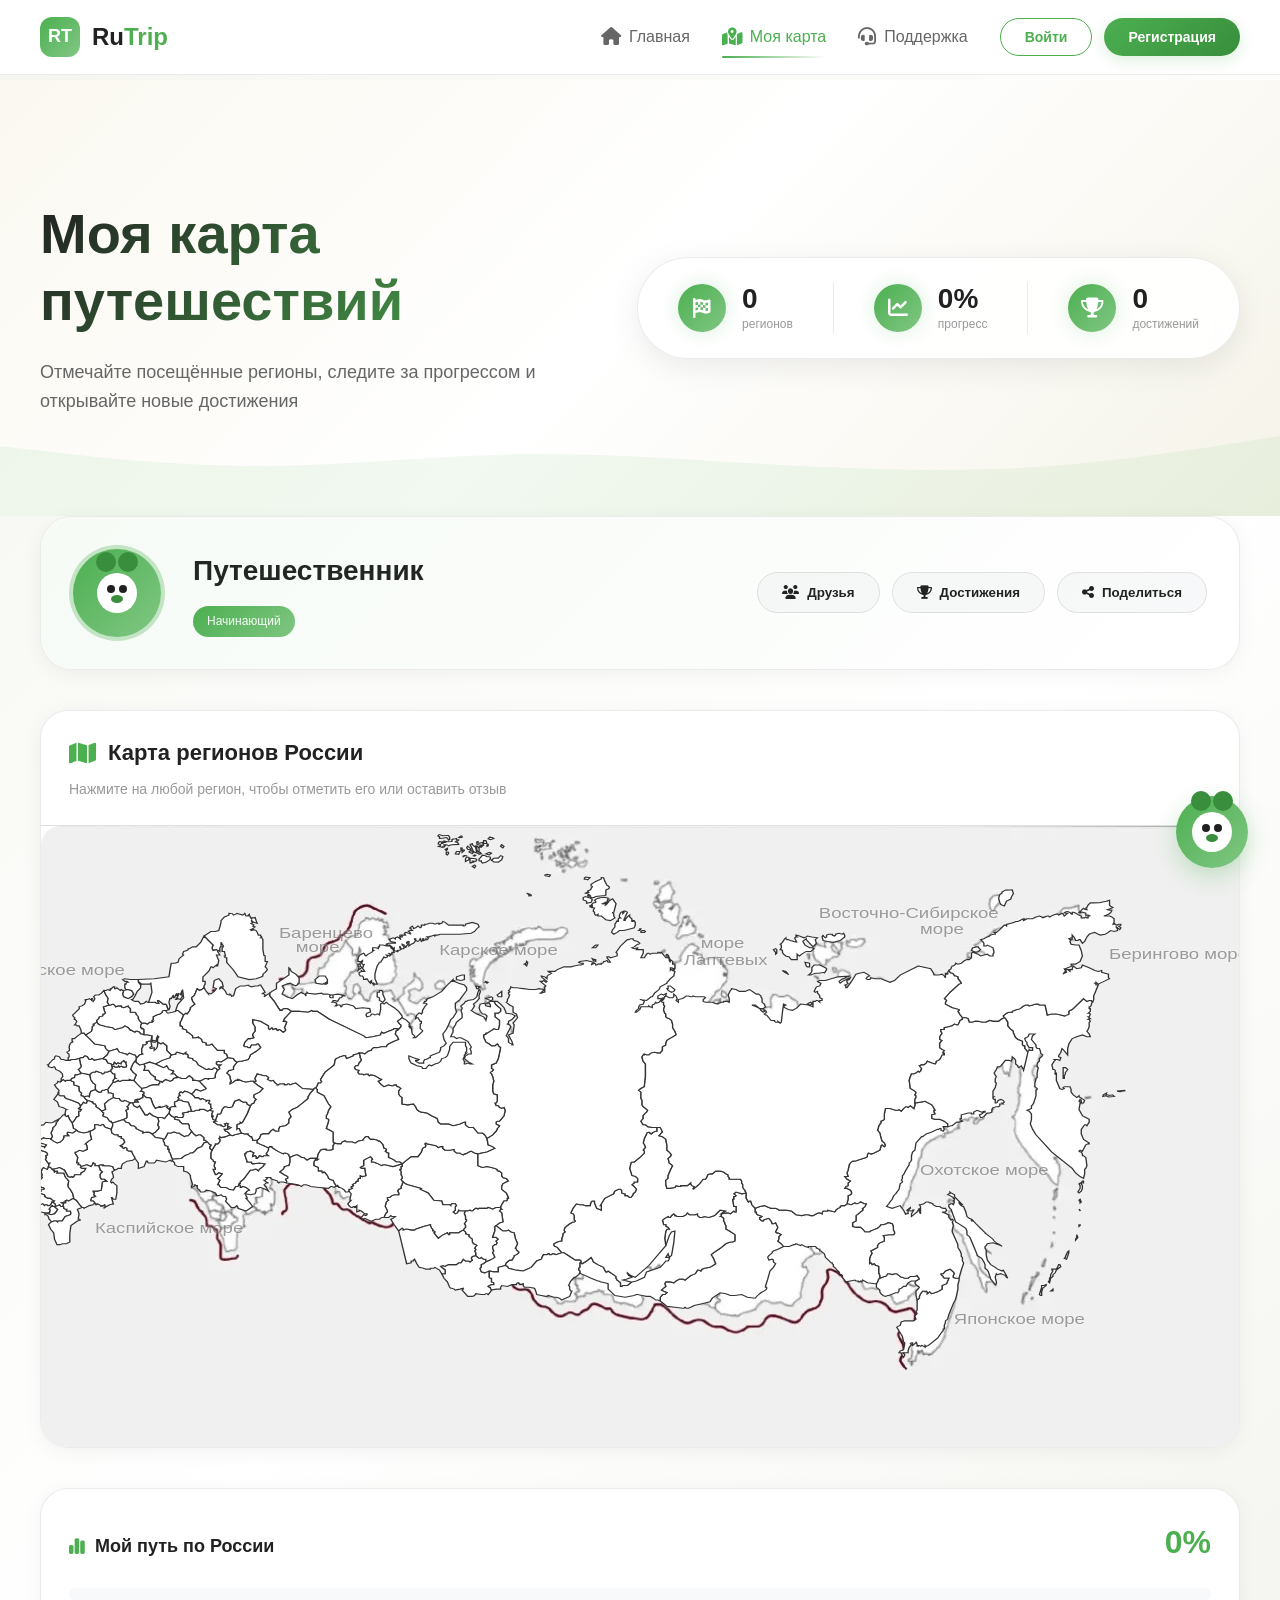
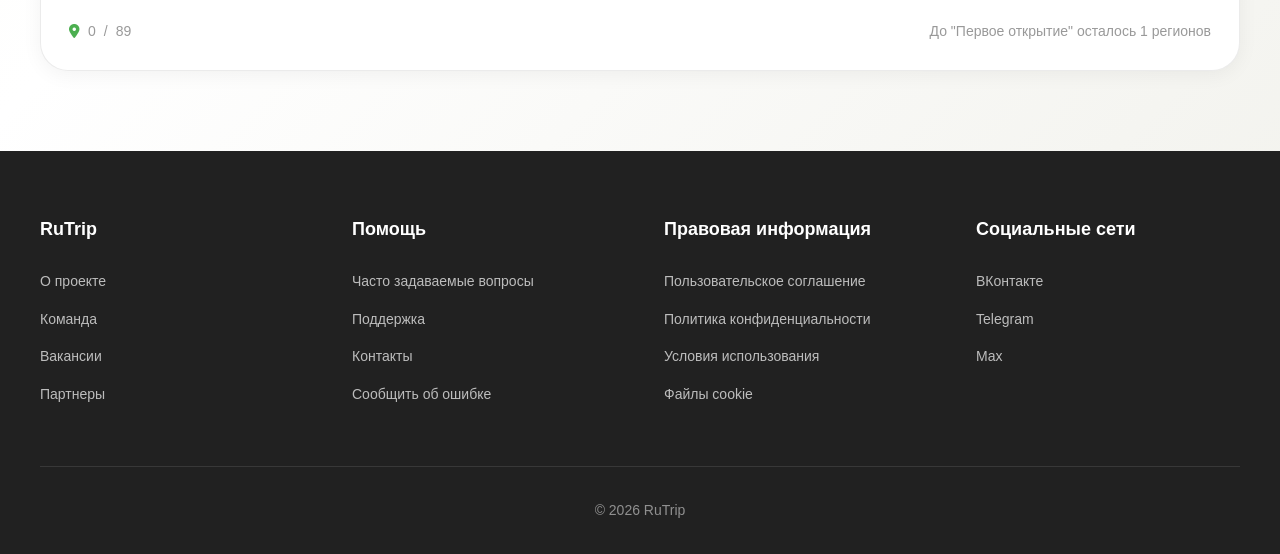
==== commit fea96348: "daniil/friends/v:1" ====
--- a/frontend/user-map/user-map.html
+++ b/frontend/user-map/user-map.html
@@ -237,7 +237,7 @@
     
                     <div class="map-container" id="user-map-container">
                         <img src="../граница.webp" class="map-bg-image" alt="Карта России">
-                        <svg id="regionMap" xmlns="http://www.w3.org/2000/svg" viewBox="39 2 710 458.9" width="100%" height="100%">
+                        <svg id="regionMap" xmlns="http://www.w3.org/2000/svg" viewBox="39 2 710 458.9" preserveAspectRatio="none" width="100%" height="100%">
 
                         
                         <path class="szfo avt voLEN uts0 ekran1" data-id="enabled" data-title="Ненецкий автономный округ" data-code="RU-NEN" d="M207.4,112.8058h-3.3541l-2.6833,2.6833.6708,2.6833,3.3541.6708h.6708l.6708-.6708H207.4l.6708-.6708v.6708h0l-.6708.6708h.6708l.6708-.6708v-2.6833Zm30.8582,15.4291,1.3417.6708v2.0125l2.0125,1.3417,1.3417-2.0125-.6708-2.0125-.6708-2.0125h0v-1.3417l-.6708-1.3417H239.6v1.3417h-1.3417v3.3541Zm-18.7832-.6708-2.0125-.6708-2.6833-.6708-3.3541.6708h0l.6708.6708v1.3417h-1.3417l-.6708-.6708v-.6708l.6708-.6708-2.0125-.6708h-2.6833l-.6708-.6708-4.025.6708-4.025-.6708-.6708-.6708v0h0v.6708h-.6708v2.0125h0l-.6708-1.3417-1.3417-.6708-.6708-.6708-2.6833,2.0125-2.6833,2.6833-3.3541-1.3417-2.6833-2.0125.6708-2.0125.6708-1.3417-.6708-1.3417-.6708-1.3417,2.6833-1.3417,2.0125-.6708,3.3541,2.0125.6708-.6708.6708-.6708v-.6708h.6708v-4.025l-2.0125-2.6833-2.6833-2.0125-.6708-2.0125-.6708-.6708v5.3666l-4.025,3.3541-3.3541,2.6833v4.025l-2.6833,2.0125-1.3417,1.3417v2.0125l2.6833,4.025,2.0125,4.025.6708,1.3417.6708.6708v.6708h1.3417v-.6708l1.3417-.6708h1.3417l1.3417.6708,1.3417,1.3417h4.6958l5.3666.6708,1.3417-.6708.6708-.6708.6708.6708h2.6833l3.3542,2.6833,4.025,3.3541,20.1249,12.0749.6708.6708.6708.6708,4.025-.6708,4.6958-1.3417v-.6708l.6708-1.3417.6708.6708h.6708l1.3417-.6708,1.3417-.6708,1.3417-.6708,1.3417-.6708.6708-.6708h1.3417l1.2972.5064,1.3861-1.848v-1.3417l-.6708-.6708-1.3417-2.0125.6708-.6708.6708-.6708,1.3417-1.3417v-1.3417l-2.0125-3.3541-2.6833-2.6833-3.3541-2.6833-.6708-.6708-.6708-.6708-.6708.6708-.6708.6708h0l-.6708-.6708h-.6708l-.6708.6708v4.025l-.6708,4.025h0l-.6708-.6708h-.6708l-1.3417.6708-1.3417-.6708h-.6708l-.6708,1.3417-2.0125.6708-.6708-1.3417.6708-1.3417,1.3417-.6708h.6708v-1.3417l-.6708-1.3417h.6708l-4.6958-.6708-4.025.6708-1.3417-2.0125-4.025-1.3417-2.6833.6708v.6708l-.6708.6708-.6708-1.3417H214.78l-.6708.6708h-.6708l.6708-.6708v-1.3417l-1.3417-.6708h-1.3417l.6708-.6708v-.6708h1.3417l1.3417.6708.6708-1.3417.6708-1.3417h.6708l.6708-.6708v-.6708h2.0124Z" stroke="#606778" stroke-width="0.22456220687904804"></path>
@@ -345,7 +345,7 @@
                         <text x="190" y="95" class="sea-label" font-size="10" fill="#757575" opacity="0.6" font-weight="500">море</text>
                         <text x="0" y="112" class="sea-label" font-size="10" fill="#757575" opacity="0.5" font-weight="500">Балтийское море</text>
                         <text x="672" y="100" class="sea-label" font-size="11" fill="#757575" opacity="0.6" font-weight="500">Берингово море</text>
-                        </svg>
+                        </svg> </div>
                     <div class="description"></div>
                 
             </div>
--- a/frontend/user-map/user-map.css
+++ b/frontend/user-map/user-map.css
@@ -861,49 +861,46 @@
 .map-container {
     position: relative;
     width: 100%;
-    height: 600px;
-    background: #efefef;
-    border-radius: 0px;
+    max-width: 1200px;
+    margin: 0 auto;
     overflow: hidden;
+    border-radius: 20px;
+
+    display: flex;
+    align-items: center;
+    justify-content: center;
 }
 
 .map-background {
+    width: 100%;
+    display: block;
+}
+
+.map-container svg {
     position: absolute;
-    top: 80%;
-    left: 80%;
+    inset: 0;
+
     width: 100%;
     height: 100%;
-    object-fit: contain;
-    z-index: 1;
-}
-
-.map-container svg {
-    position: absolute;
-    top: 1%;
-    left: 1%;
-    width: 104%;
-    height: 104%;
+
     z-index: 2;
     background: transparent;
-    cursor: pointer;
-}
-
-/* ВСЕ РЕГИОНЫ - БЕЛЫЕ, ЧЁРНЫЕ ГРАНИЦЫ */
+}
+
 .map-container svg path {
-    fill: #ffffff !important;
-    stroke: #1a1a1a !important;
-    stroke-width: 0.6 !important;
+    fill: #ffffff;
+    stroke: #1a1a1a;
+    stroke-width: 0.6;
     transition: all 0.2s ease;
     cursor: pointer;
 }
-
 .map-container svg path:hover {
-    fill: #41cf41 !important;
+    fill: #41cf41;
 }
 
 .map-container svg path.active {
-    fill: #41cf41 !important;
-    stroke: #000000 !important;
+    fill: #41cf41;
+    stroke: #000000;
 }
 
 /* Подписи морей */
--- a/frontend/user-map/user-map.css
+++ b/frontend/user-map/user-map.css
@@ -861,49 +861,46 @@
 .map-container {
     position: relative;
     width: 100%;
-    height: 600px;
-    background: #efefef;
-    border-radius: 0px;
+    max-width: 1200px;
+    margin: 0 auto;
     overflow: hidden;
+    border-radius: 20px;
+
+    display: flex;
+    align-items: center;
+    justify-content: center;
 }
 
 .map-background {
+    width: 100%;
+    display: block;
+}
+
+.map-container svg {
     position: absolute;
-    top: 80%;
-    left: 80%;
+    inset: 0;
+
     width: 100%;
     height: 100%;
-    object-fit: contain;
-    z-index: 1;
-}
-
-.map-container svg {
-    position: absolute;
-    top: 1%;
-    left: 1%;
-    width: 104%;
-    height: 104%;
+
     z-index: 2;
     background: transparent;
-    cursor: pointer;
-}
-
-/* ВСЕ РЕГИОНЫ - БЕЛЫЕ, ЧЁРНЫЕ ГРАНИЦЫ */
+}
+
 .map-container svg path {
-    fill: #ffffff !important;
-    stroke: #1a1a1a !important;
-    stroke-width: 0.6 !important;
+    fill: #ffffff;
+    stroke: #1a1a1a;
+    stroke-width: 0.6;
     transition: all 0.2s ease;
     cursor: pointer;
 }
-
 .map-container svg path:hover {
-    fill: #41cf41 !important;
+    fill: #41cf41;
 }
 
 .map-container svg path.active {
-    fill: #41cf41 !important;
-    stroke: #000000 !important;
+    fill: #41cf41;
+    stroke: #000000;
 }
 
 /* Подписи морей */
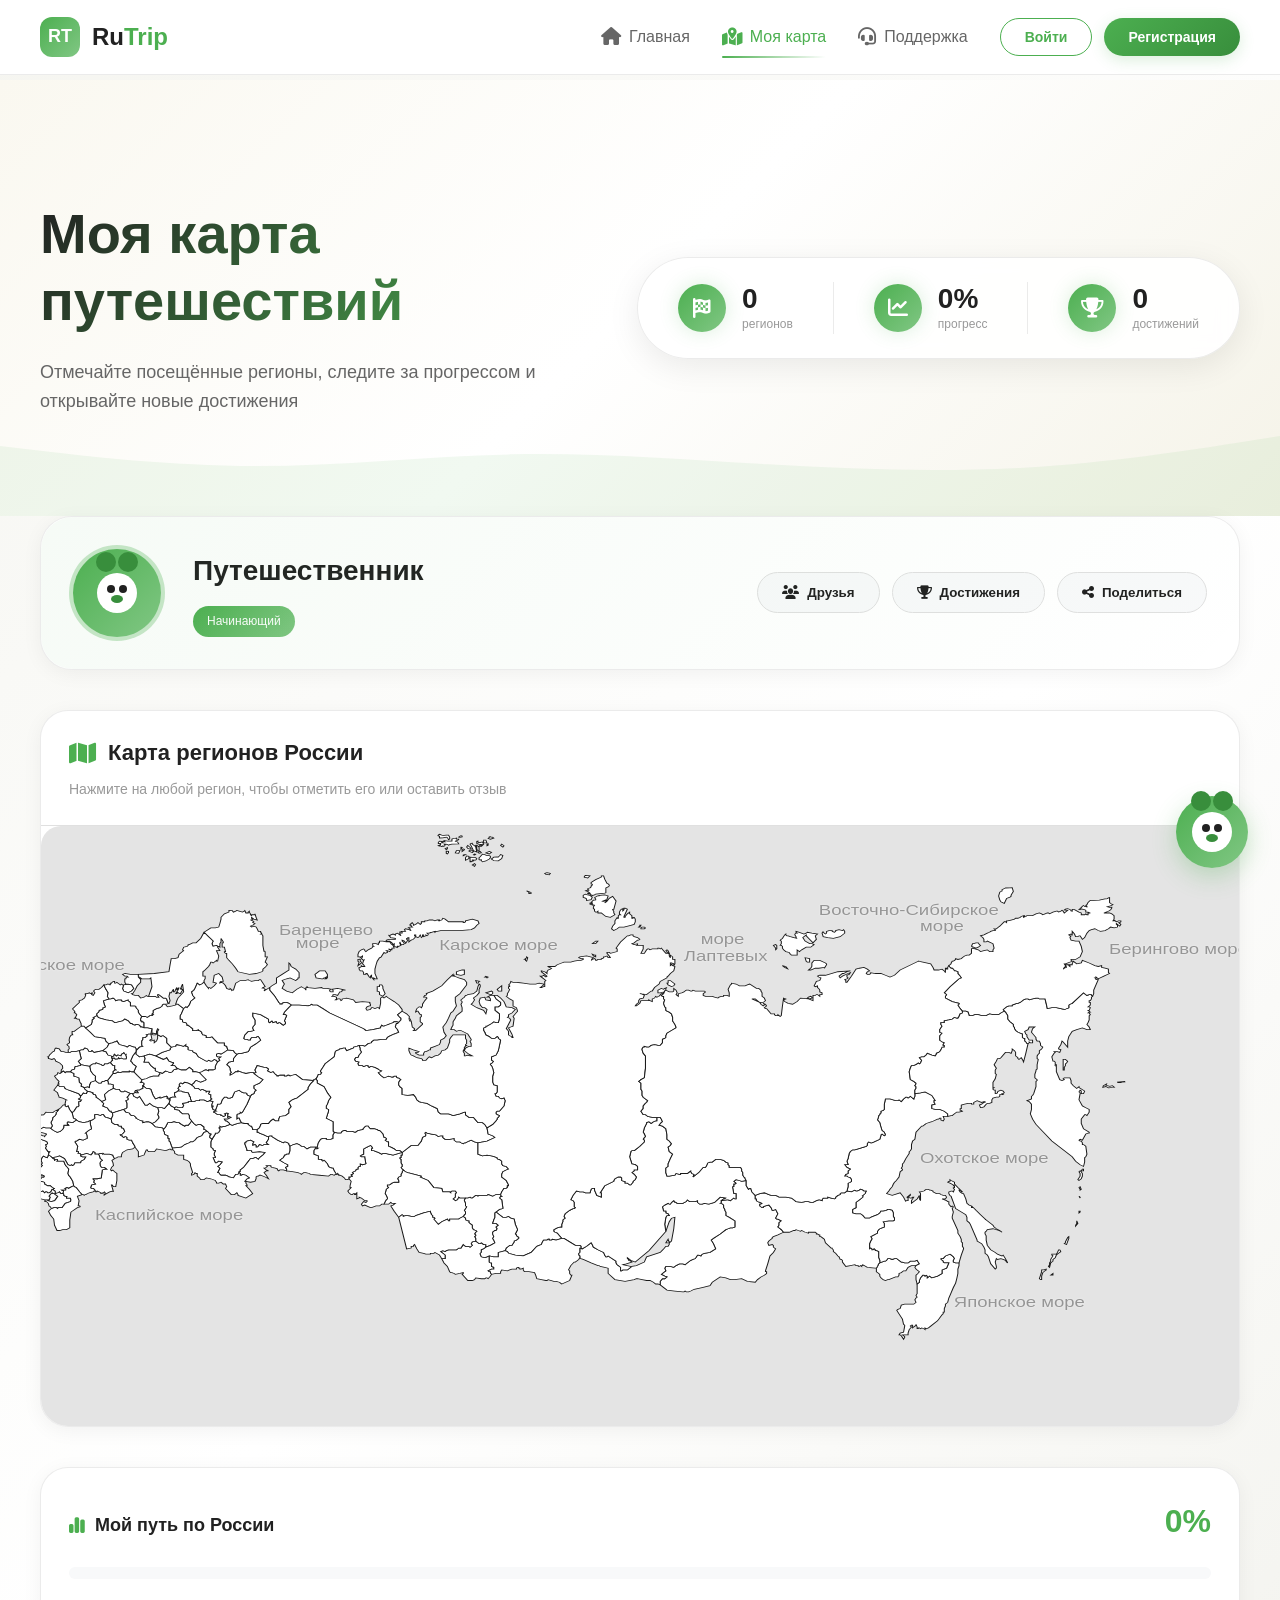
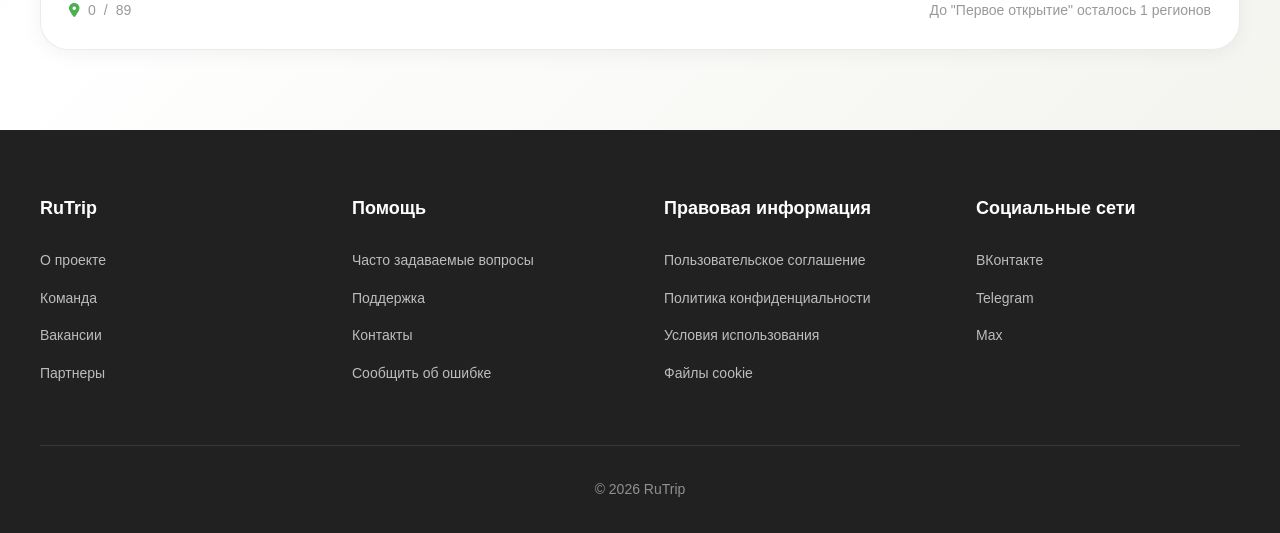
==== commit 1f6afc6b: "Update user-map.html" ====
--- a/frontend/user-map/user-map.html
+++ b/frontend/user-map/user-map.html
@@ -236,7 +236,7 @@
                 </div>
     
                     <div class="map-container" id="user-map-container">
-                        <img src="../граница.webp" class="map-bg-image" alt="Карта России">
+                        <!-- <img src="../граница.webp" class="map-bg-image" alt="Карта России"> -->
                         <svg id="regionMap" xmlns="http://www.w3.org/2000/svg" viewBox="39 2 710 458.9" preserveAspectRatio="none" width="100%" height="100%">
 
                         
@@ -451,4 +451,4 @@
     <script src="user-map.js"></script>
     <!-- <script src="../user-map/user-map.js"></script> -->
 </body>
-</html>+</html>
--- a/frontend/user-map/user-map.css
+++ b/frontend/user-map/user-map.css
@@ -812,7 +812,8 @@
     color: var(--text-muted);
 }
 
-/* ===== ИСПРАВЛЕННЫЕ СТИЛИ ДЛЯ КАРТЫ ===== */
+/* ===== КАРТА - ЦЕНТРИРОВАНИЕ ===== */
+/* ===== СТИЛИ ДЛЯ КАРТЫ (как в style.css) ===== */
 .map-card {
     background: var(--card-bg);
     backdrop-filter: blur(10px);
@@ -857,50 +858,54 @@
     margin: 0 20px 20px 20px;
 }
 
-/* ===== СТИЛИ ДЛЯ КАРТЫ (скопировано из style.css) ===== */
+/* ГЛАВНОЕ: контейнер карты - фиксированная высота */
 .map-container {
     position: relative;
     width: 100%;
-    max-width: 1200px;
-    margin: 0 auto;
+    height: 600px;
+    background: #e4e4e4;
+    border-radius: 20px;
     overflow: hidden;
-    border-radius: 20px;
-
-    display: flex;
-    align-items: center;
-    justify-content: center;
 }
 
 .map-background {
+    position: absolute;
+    top: 0;
+    left: 0;
     width: 100%;
-    display: block;
-}
-
+    height: 100%;
+    object-fit: cover;
+    z-index: 1;
+}
+
+/* SVG - поверх фона, без transform для растяжения */
 .map-container svg {
     position: absolute;
-    inset: 0;
-
+    top: 0;
+    left: 0;
     width: 100%;
     height: 100%;
-
     z-index: 2;
     background: transparent;
-}
-
+    cursor: pointer;
+}
+
+/* ВСЕ РЕГИОНЫ - БЕЛЫЕ, ЧЁРНЫЕ ГРАНИЦЫ */
 .map-container svg path {
-    fill: #ffffff;
-    stroke: #1a1a1a;
-    stroke-width: 0.6;
+    fill: #ffffff !important;
+    stroke: #1a1a1a !important;
+    stroke-width: 0.6 !important;
     transition: all 0.2s ease;
     cursor: pointer;
 }
+
 .map-container svg path:hover {
-    fill: #41cf41;
+    fill: #41cf41 !important;
 }
 
 .map-container svg path.active {
-    fill: #41cf41;
-    stroke: #000000;
+    fill: #41cf41 !important;
+    stroke: #000000 !important;
 }
 
 /* Подписи морей */
@@ -913,7 +918,6 @@
     text-shadow: 0 0 2px white;
     pointer-events: none;
 }
-
 
 /* Тултип */
 .map-tooltip {
@@ -1701,4 +1705,20 @@
     font-size: 14px;
     box-shadow: 0 4px 20px rgba(0,0,0,0.15);
     color: #333;
-}+}
+
+/* ПРИНУДИТЕЛЬНОЕ ЦЕНТРИРОВАНИЕ */
+.map-wrapper {
+    display: flex !important;
+    justify-content: center !important;
+    align-items: center !important;
+}
+
+.map-container {
+    flex-shrink: 0 !important;
+}
+
+#regionMap {
+    margin-left: auto !important;
+    margin-right: auto !important;
+}
--- a/frontend/user-map/user-map.css
+++ b/frontend/user-map/user-map.css
@@ -812,7 +812,8 @@
     color: var(--text-muted);
 }
 
-/* ===== ИСПРАВЛЕННЫЕ СТИЛИ ДЛЯ КАРТЫ ===== */
+/* ===== КАРТА - ЦЕНТРИРОВАНИЕ ===== */
+/* ===== СТИЛИ ДЛЯ КАРТЫ (как в style.css) ===== */
 .map-card {
     background: var(--card-bg);
     backdrop-filter: blur(10px);
@@ -857,50 +858,54 @@
     margin: 0 20px 20px 20px;
 }
 
-/* ===== СТИЛИ ДЛЯ КАРТЫ (скопировано из style.css) ===== */
+/* ГЛАВНОЕ: контейнер карты - фиксированная высота */
 .map-container {
     position: relative;
     width: 100%;
-    max-width: 1200px;
-    margin: 0 auto;
+    height: 600px;
+    background: #e4e4e4;
+    border-radius: 20px;
     overflow: hidden;
-    border-radius: 20px;
-
-    display: flex;
-    align-items: center;
-    justify-content: center;
 }
 
 .map-background {
+    position: absolute;
+    top: 0;
+    left: 0;
     width: 100%;
-    display: block;
-}
-
+    height: 100%;
+    object-fit: cover;
+    z-index: 1;
+}
+
+/* SVG - поверх фона, без transform для растяжения */
 .map-container svg {
     position: absolute;
-    inset: 0;
-
+    top: 0;
+    left: 0;
     width: 100%;
     height: 100%;
-
     z-index: 2;
     background: transparent;
-}
-
+    cursor: pointer;
+}
+
+/* ВСЕ РЕГИОНЫ - БЕЛЫЕ, ЧЁРНЫЕ ГРАНИЦЫ */
 .map-container svg path {
-    fill: #ffffff;
-    stroke: #1a1a1a;
-    stroke-width: 0.6;
+    fill: #ffffff !important;
+    stroke: #1a1a1a !important;
+    stroke-width: 0.6 !important;
     transition: all 0.2s ease;
     cursor: pointer;
 }
+
 .map-container svg path:hover {
-    fill: #41cf41;
+    fill: #41cf41 !important;
 }
 
 .map-container svg path.active {
-    fill: #41cf41;
-    stroke: #000000;
+    fill: #41cf41 !important;
+    stroke: #000000 !important;
 }
 
 /* Подписи морей */
@@ -913,7 +918,6 @@
     text-shadow: 0 0 2px white;
     pointer-events: none;
 }
-
 
 /* Тултип */
 .map-tooltip {
@@ -1701,4 +1705,20 @@
     font-size: 14px;
     box-shadow: 0 4px 20px rgba(0,0,0,0.15);
     color: #333;
-}+}
+
+/* ПРИНУДИТЕЛЬНОЕ ЦЕНТРИРОВАНИЕ */
+.map-wrapper {
+    display: flex !important;
+    justify-content: center !important;
+    align-items: center !important;
+}
+
+.map-container {
+    flex-shrink: 0 !important;
+}
+
+#regionMap {
+    margin-left: auto !important;
+    margin-right: auto !important;
+}
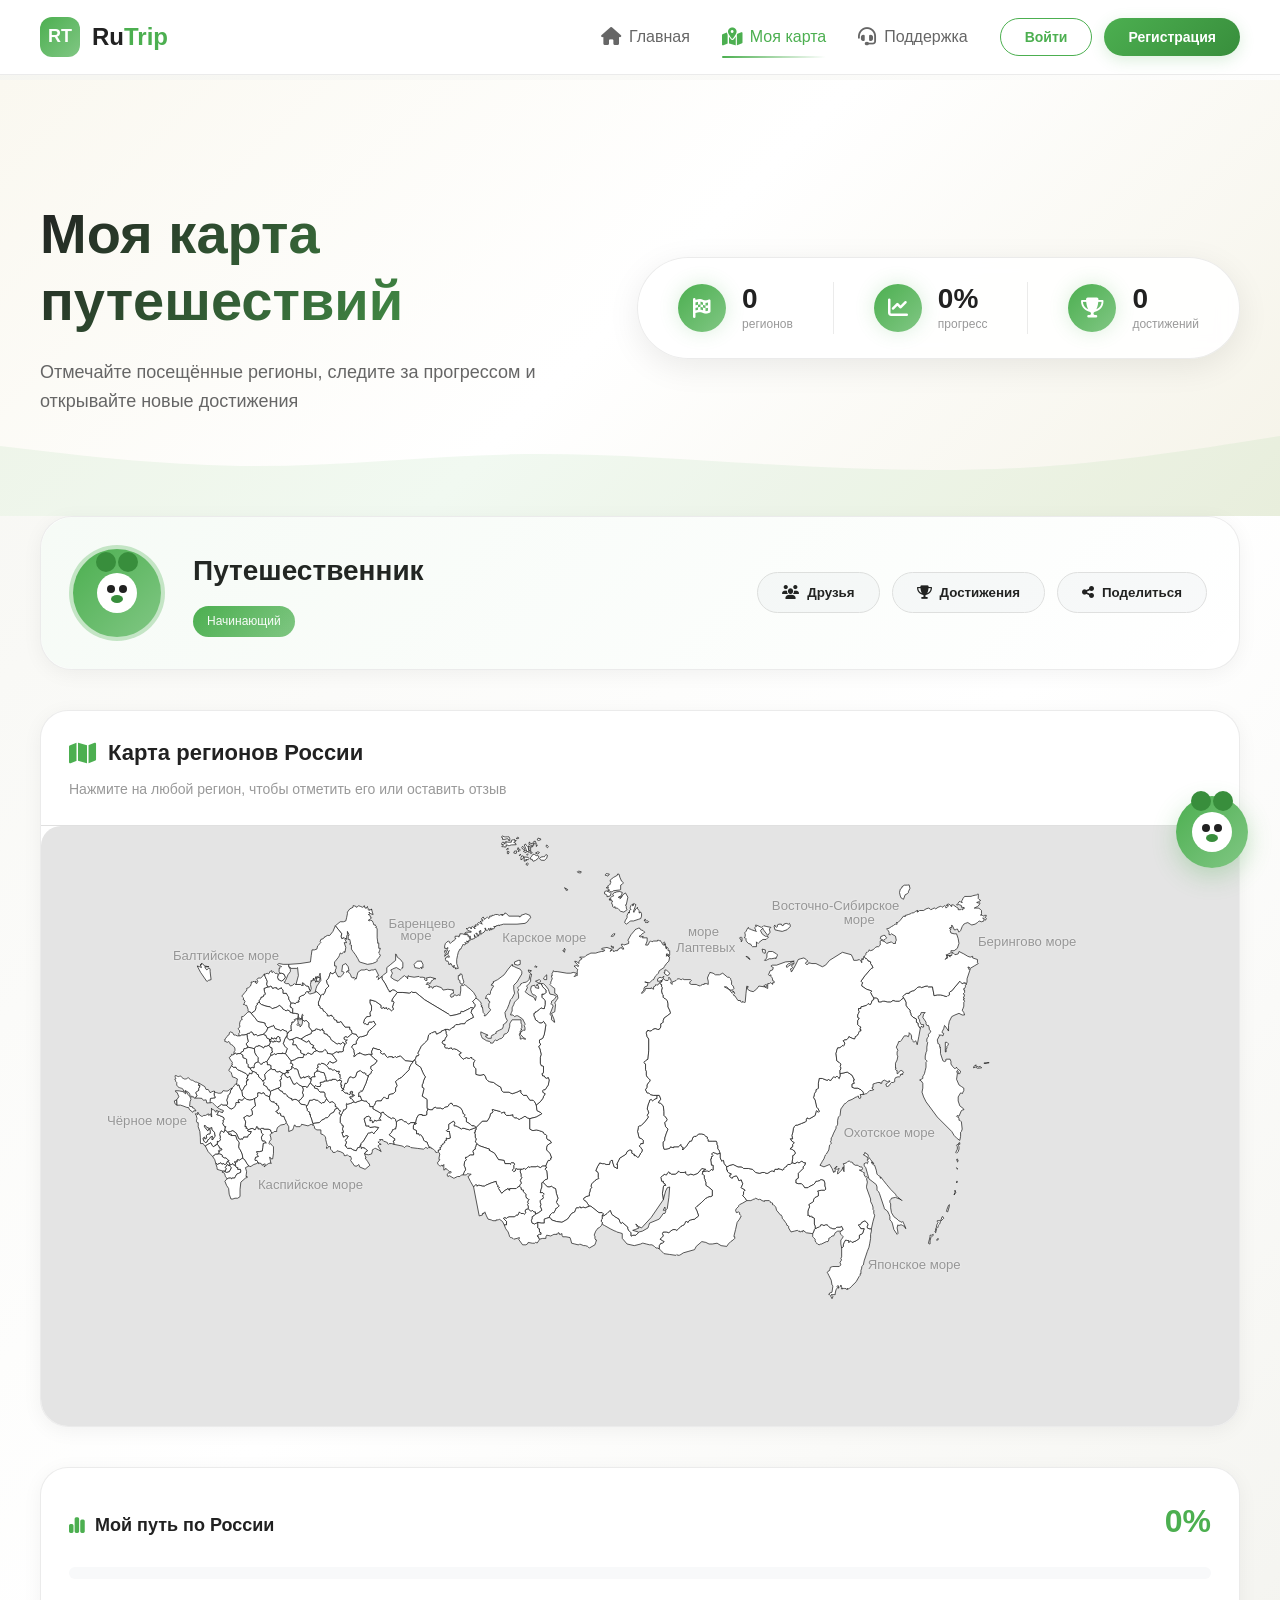
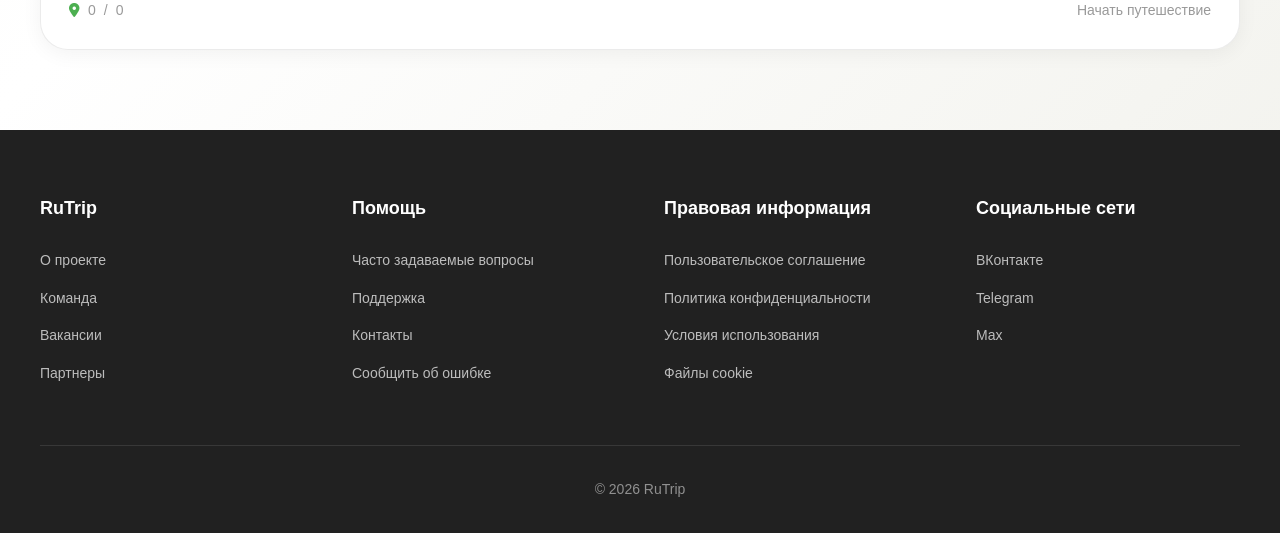
==== commit 304c1d73: "Fix: центрирование карты и настройка viewBox, html-строка 240" ====
--- a/frontend/user-map/user-map.html
+++ b/frontend/user-map/user-map.html
@@ -237,7 +237,7 @@
     
                     <div class="map-container" id="user-map-container">
                         <!-- <img src="../граница.webp" class="map-bg-image" alt="Карта России"> -->
-                        <svg id="regionMap" xmlns="http://www.w3.org/2000/svg" viewBox="39 2 710 458.9" preserveAspectRatio="none" width="100%" height="100%">
+                        <svg id="regionMap" xmlns="http://www.w3.org/2000/svg" viewBox="-60 0 900 460" preserveAspectRatio="none" width="100%" height="100%">
 
                         
                         <path class="szfo avt voLEN uts0 ekran1" data-id="enabled" data-title="Ненецкий автономный округ" data-code="RU-NEN" d="M207.4,112.8058h-3.3541l-2.6833,2.6833.6708,2.6833,3.3541.6708h.6708l.6708-.6708H207.4l.6708-.6708v.6708h0l-.6708.6708h.6708l.6708-.6708v-2.6833Zm30.8582,15.4291,1.3417.6708v2.0125l2.0125,1.3417,1.3417-2.0125-.6708-2.0125-.6708-2.0125h0v-1.3417l-.6708-1.3417H239.6v1.3417h-1.3417v3.3541Zm-18.7832-.6708-2.0125-.6708-2.6833-.6708-3.3541.6708h0l.6708.6708v1.3417h-1.3417l-.6708-.6708v-.6708l.6708-.6708-2.0125-.6708h-2.6833l-.6708-.6708-4.025.6708-4.025-.6708-.6708-.6708v0h0v.6708h-.6708v2.0125h0l-.6708-1.3417-1.3417-.6708-.6708-.6708-2.6833,2.0125-2.6833,2.6833-3.3541-1.3417-2.6833-2.0125.6708-2.0125.6708-1.3417-.6708-1.3417-.6708-1.3417,2.6833-1.3417,2.0125-.6708,3.3541,2.0125.6708-.6708.6708-.6708v-.6708h.6708v-4.025l-2.0125-2.6833-2.6833-2.0125-.6708-2.0125-.6708-.6708v5.3666l-4.025,3.3541-3.3541,2.6833v4.025l-2.6833,2.0125-1.3417,1.3417v2.0125l2.6833,4.025,2.0125,4.025.6708,1.3417.6708.6708v.6708h1.3417v-.6708l1.3417-.6708h1.3417l1.3417.6708,1.3417,1.3417h4.6958l5.3666.6708,1.3417-.6708.6708-.6708.6708.6708h2.6833l3.3542,2.6833,4.025,3.3541,20.1249,12.0749.6708.6708.6708.6708,4.025-.6708,4.6958-1.3417v-.6708l.6708-1.3417.6708.6708h.6708l1.3417-.6708,1.3417-.6708,1.3417-.6708,1.3417-.6708.6708-.6708h1.3417l1.2972.5064,1.3861-1.848v-1.3417l-.6708-.6708-1.3417-2.0125.6708-.6708.6708-.6708,1.3417-1.3417v-1.3417l-2.0125-3.3541-2.6833-2.6833-3.3541-2.6833-.6708-.6708-.6708-.6708-.6708.6708-.6708.6708h0l-.6708-.6708h-.6708l-.6708.6708v4.025l-.6708,4.025h0l-.6708-.6708h-.6708l-1.3417.6708-1.3417-.6708h-.6708l-.6708,1.3417-2.0125.6708-.6708-1.3417.6708-1.3417,1.3417-.6708h.6708v-1.3417l-.6708-1.3417h.6708l-4.6958-.6708-4.025.6708-1.3417-2.0125-4.025-1.3417-2.6833.6708v.6708l-.6708.6708-.6708-1.3417H214.78l-.6708.6708h-.6708l.6708-.6708v-1.3417l-1.3417-.6708h-1.3417l.6708-.6708v-.6708h1.3417l1.3417.6708.6708-1.3417.6708-1.3417h.6708l.6708-.6708v-.6708h2.0124Z" stroke="#606778" stroke-width="0.22456220687904804"></path>
--- a/frontend/user-map/user-map.css
+++ b/frontend/user-map/user-map.css
@@ -856,6 +856,8 @@
     background: #e8e8e3;
     border-radius: 20px;
     margin: 0 20px 20px 20px;
+    display: flex;
+    justify-content: center;
 }
 
 /* ГЛАВНОЕ: контейнер карты - фиксированная высота */
@@ -1707,7 +1709,7 @@
     color: #333;
 }
 
-/* ПРИНУДИТЕЛЬНОЕ ЦЕНТРИРОВАНИЕ */
+/* ПРИНУДИТЕЛЬНОЕ ЦЕНТРИРОВАНИЕ
 .map-wrapper {
     display: flex !important;
     justify-content: center !important;
@@ -1722,3 +1724,25 @@
     margin-left: auto !important;
     margin-right: auto !important;
 }
+
+.map-container svg {
+    position: absolute !important;
+    top: 0 !important;
+    left: 0 !important;
+    width: 100% !important;
+    height: 100% !important;
+} */
+ 
+/* ===== ИСПРАВЛЕНИЕ ОБРЕЗАНИЯ КАРТЫ ===== */
+.map-container {
+    overflow: visible !important;
+}
+.map-container svg {
+    position: relative !important;
+    left: 0 !important;
+    top: 0 !important;
+    width: 90% !important;
+    height: auto !important;
+    margin: 0 auto !important;
+    display: block !important;
+}
--- a/frontend/user-map/user-map.css
+++ b/frontend/user-map/user-map.css
@@ -856,6 +856,8 @@
     background: #e8e8e3;
     border-radius: 20px;
     margin: 0 20px 20px 20px;
+    display: flex;
+    justify-content: center;
 }
 
 /* ГЛАВНОЕ: контейнер карты - фиксированная высота */
@@ -1707,7 +1709,7 @@
     color: #333;
 }
 
-/* ПРИНУДИТЕЛЬНОЕ ЦЕНТРИРОВАНИЕ */
+/* ПРИНУДИТЕЛЬНОЕ ЦЕНТРИРОВАНИЕ
 .map-wrapper {
     display: flex !important;
     justify-content: center !important;
@@ -1722,3 +1724,25 @@
     margin-left: auto !important;
     margin-right: auto !important;
 }
+
+.map-container svg {
+    position: absolute !important;
+    top: 0 !important;
+    left: 0 !important;
+    width: 100% !important;
+    height: 100% !important;
+} */
+ 
+/* ===== ИСПРАВЛЕНИЕ ОБРЕЗАНИЯ КАРТЫ ===== */
+.map-container {
+    overflow: visible !important;
+}
+.map-container svg {
+    position: relative !important;
+    left: 0 !important;
+    top: 0 !important;
+    width: 90% !important;
+    height: auto !important;
+    margin: 0 auto !important;
+    display: block !important;
+}
